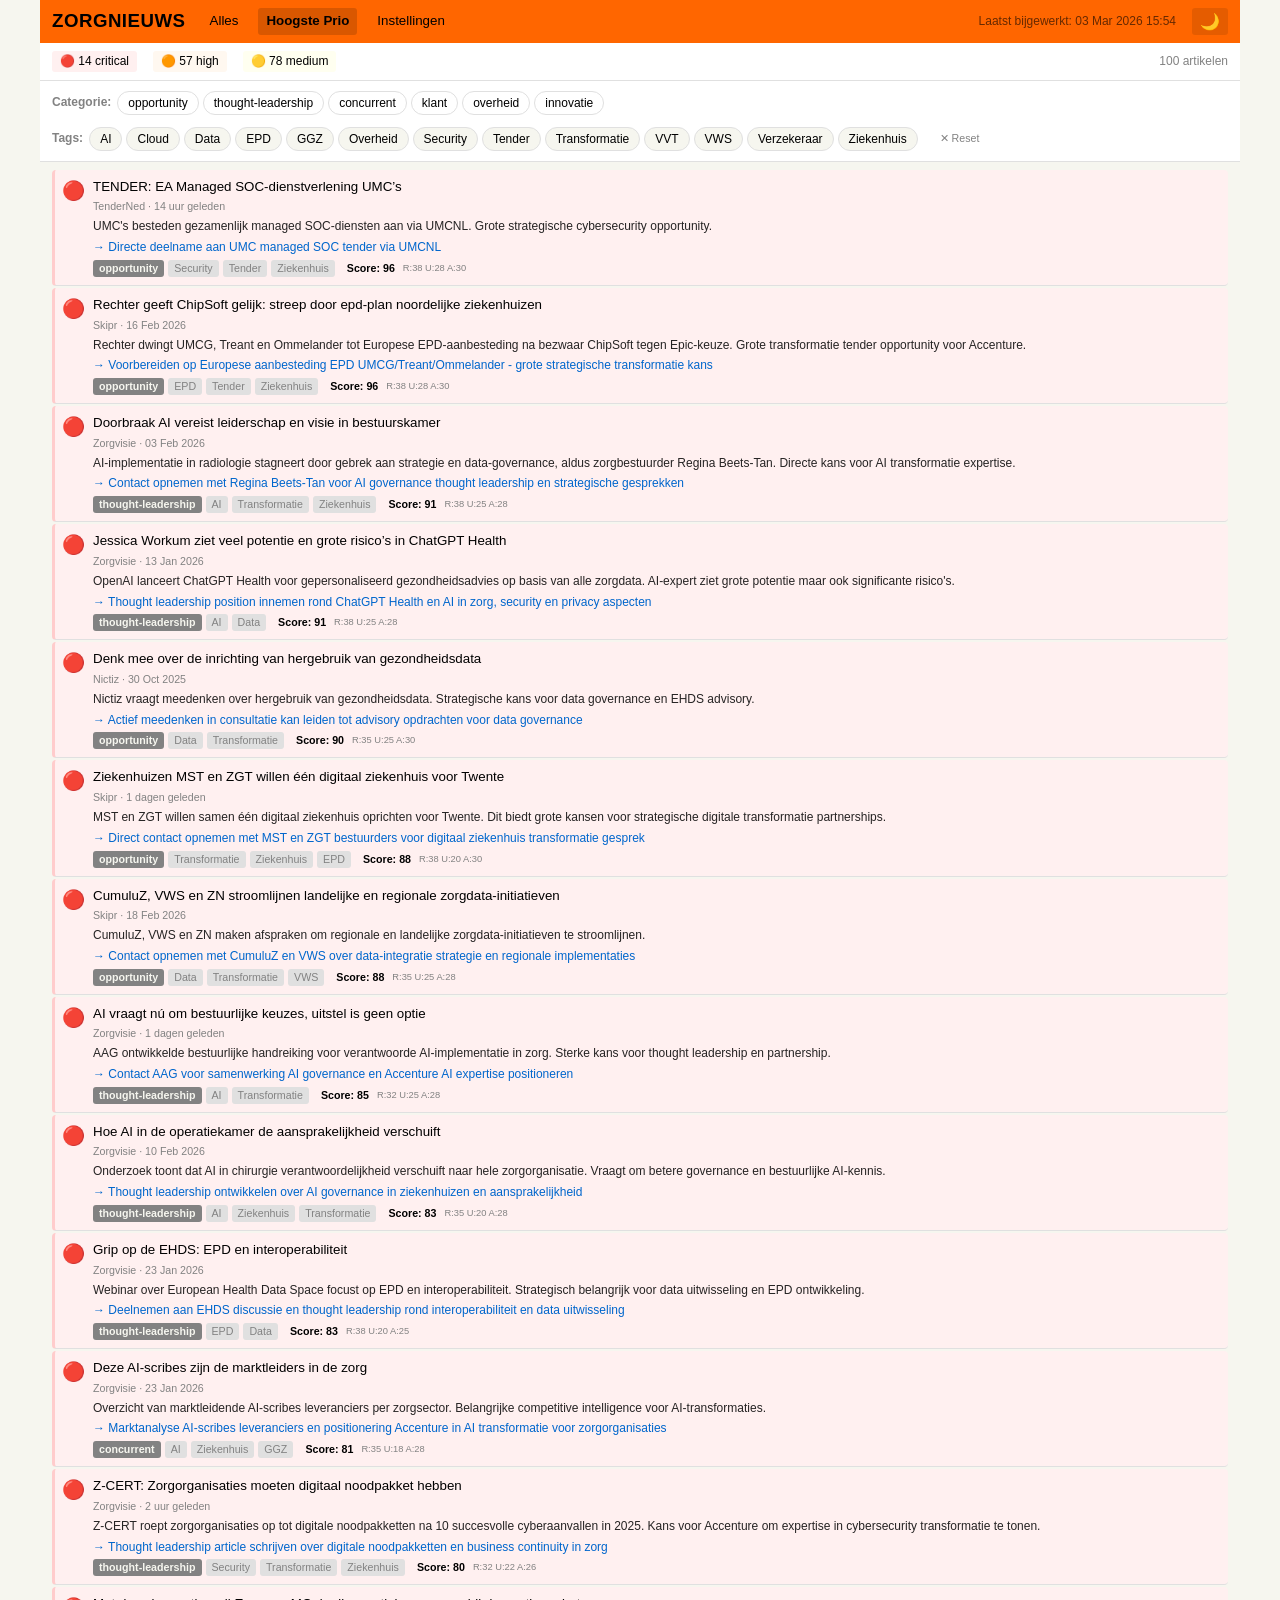
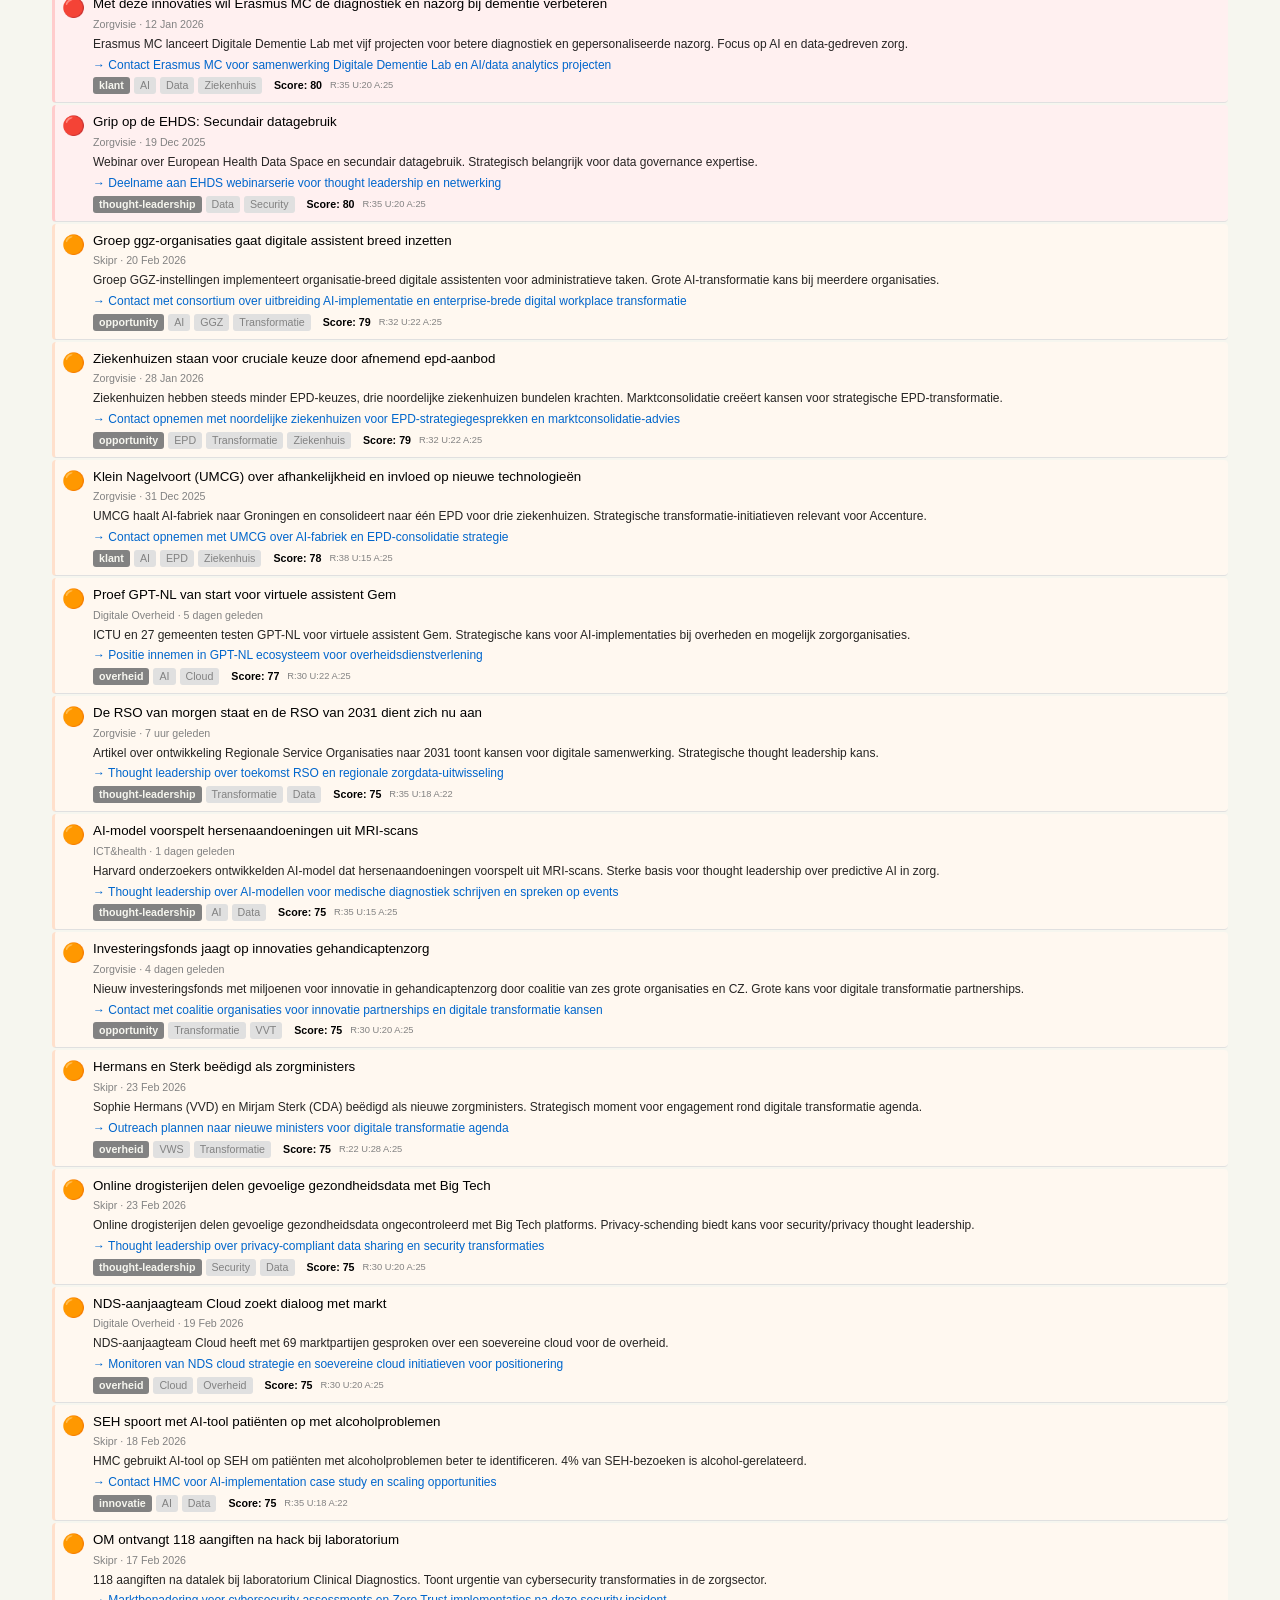
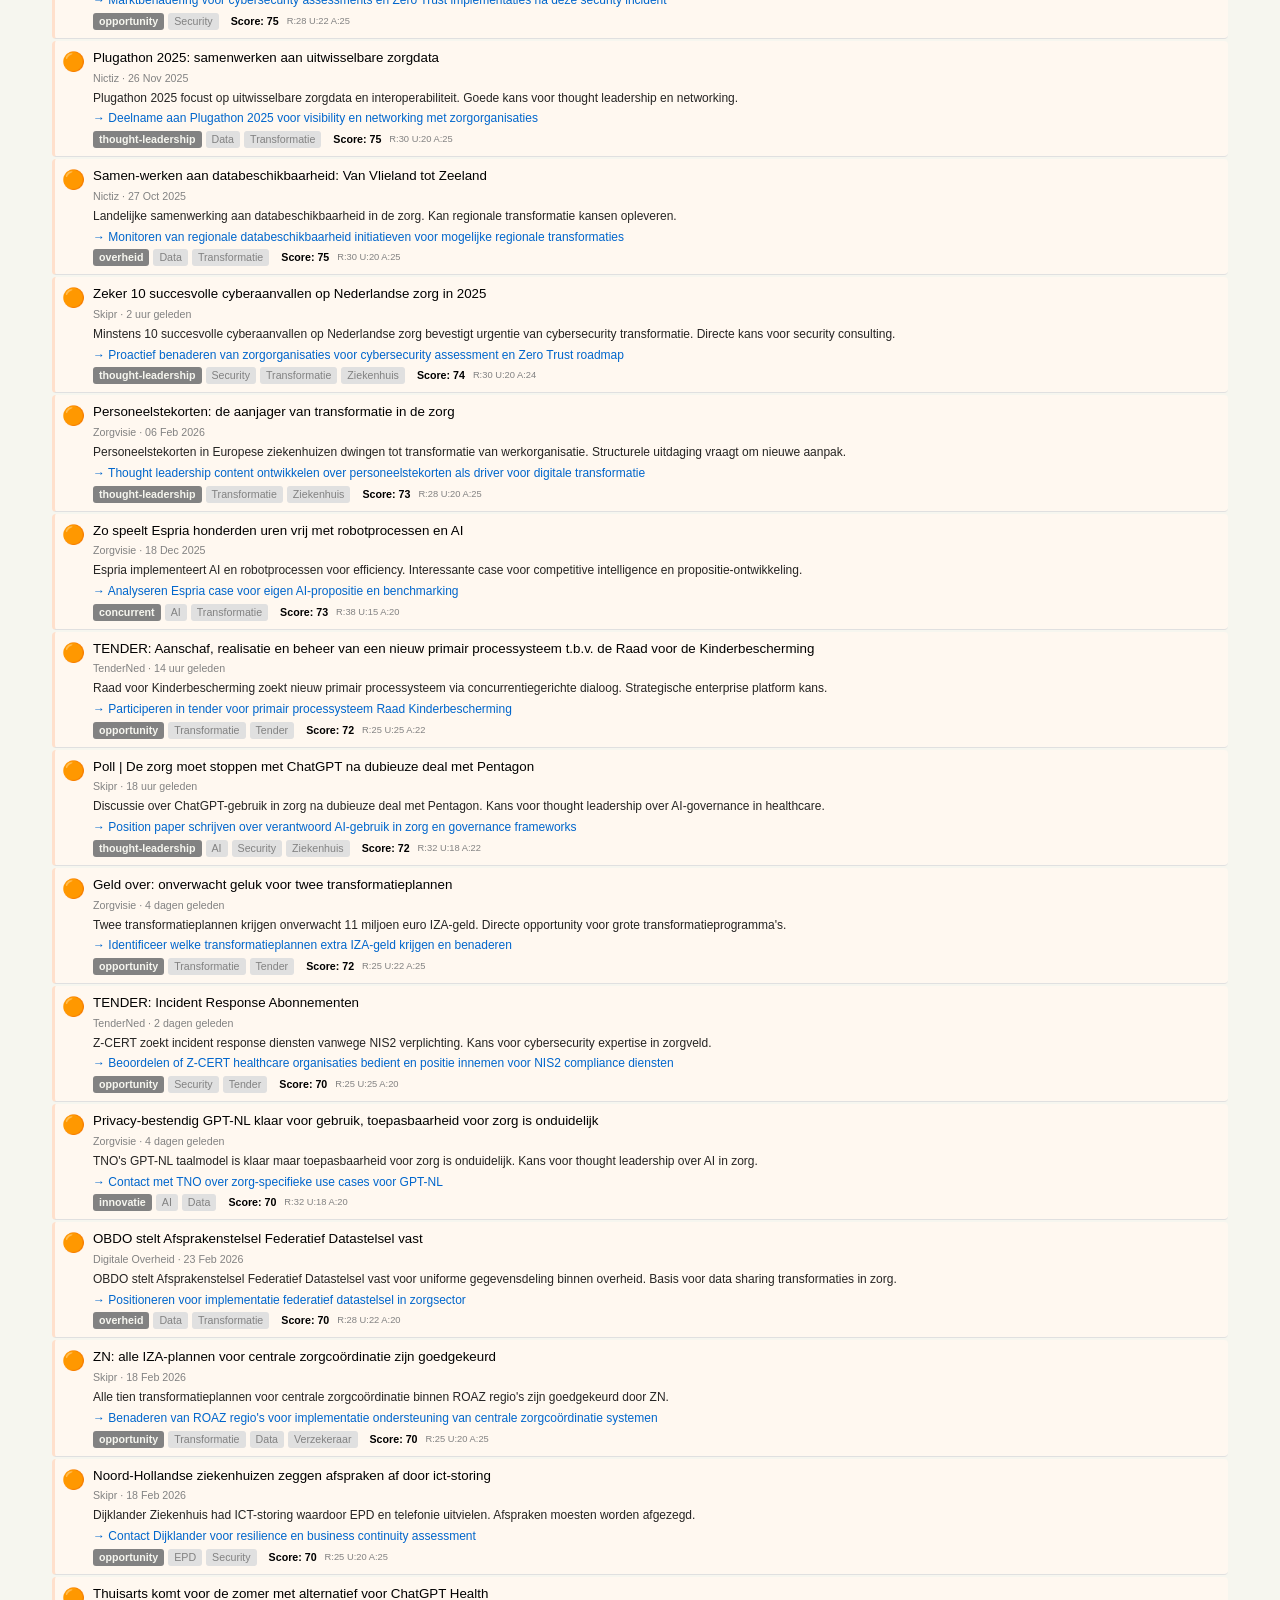
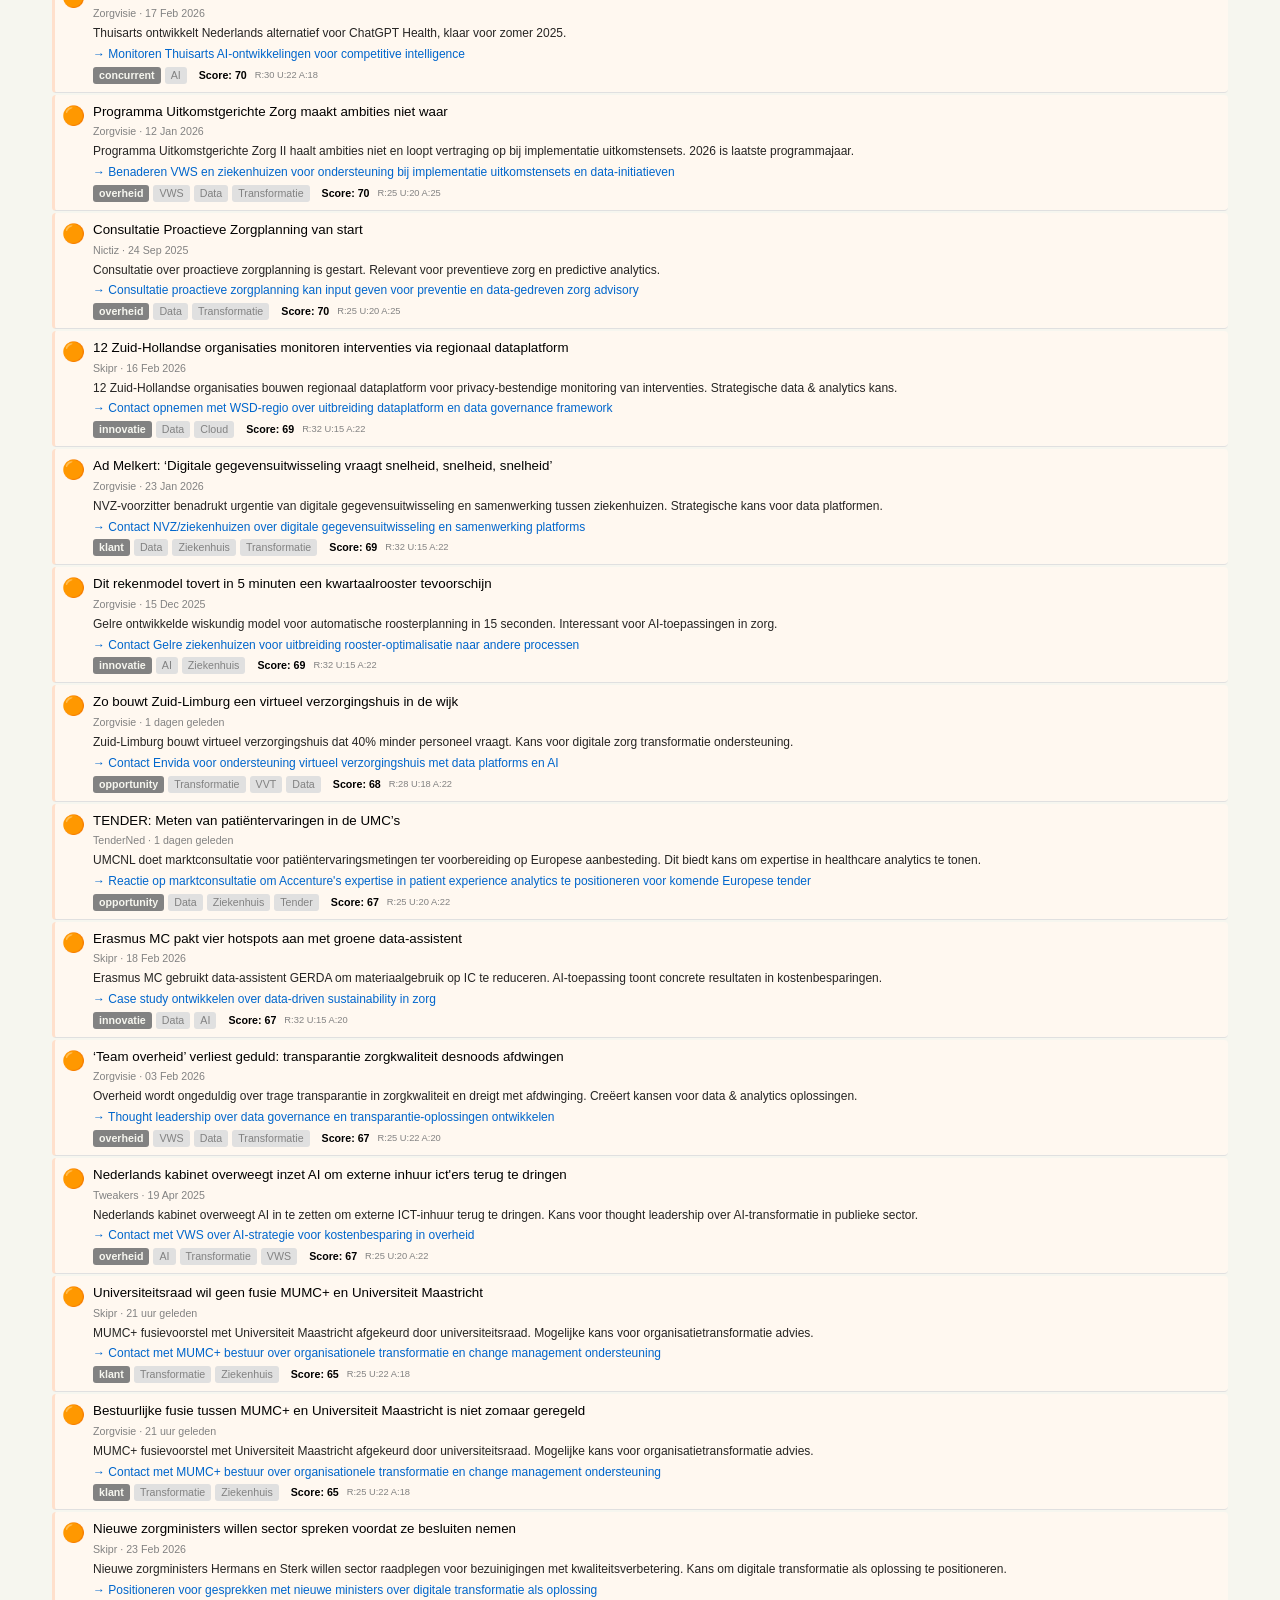
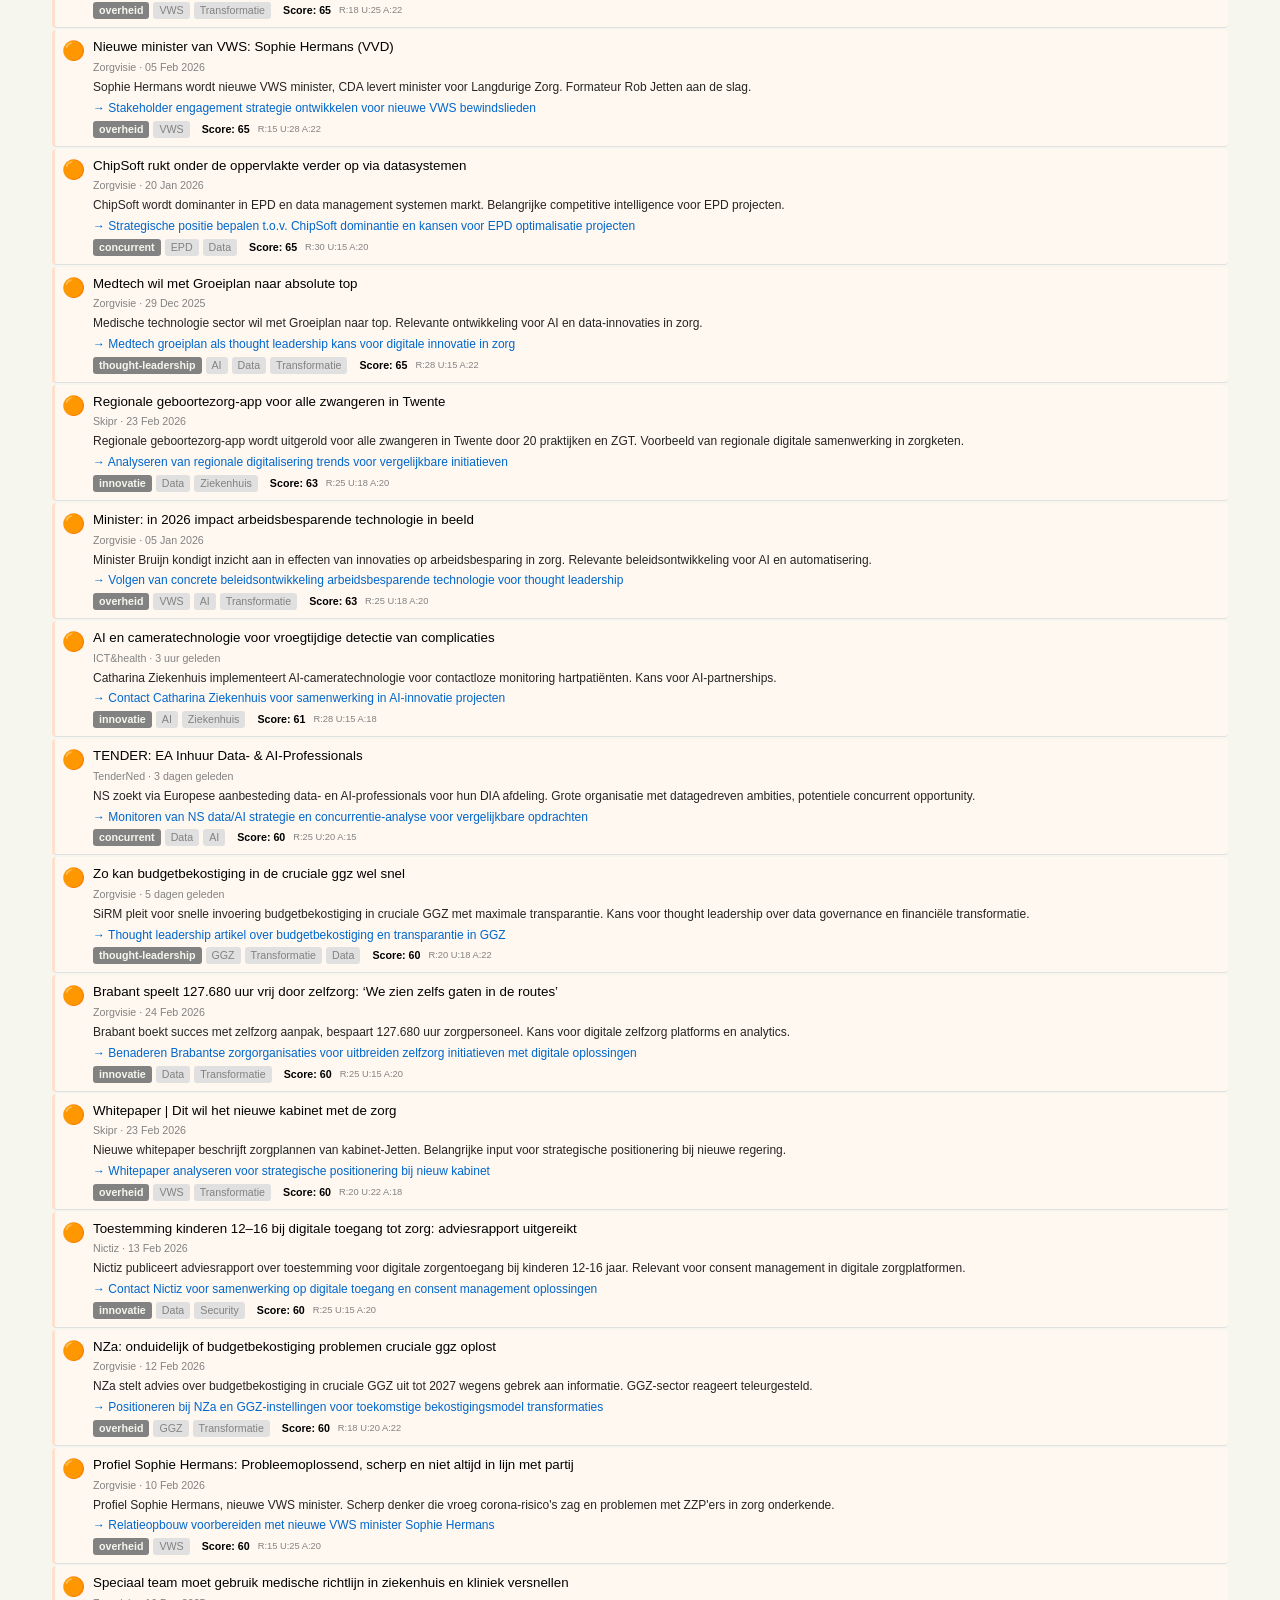
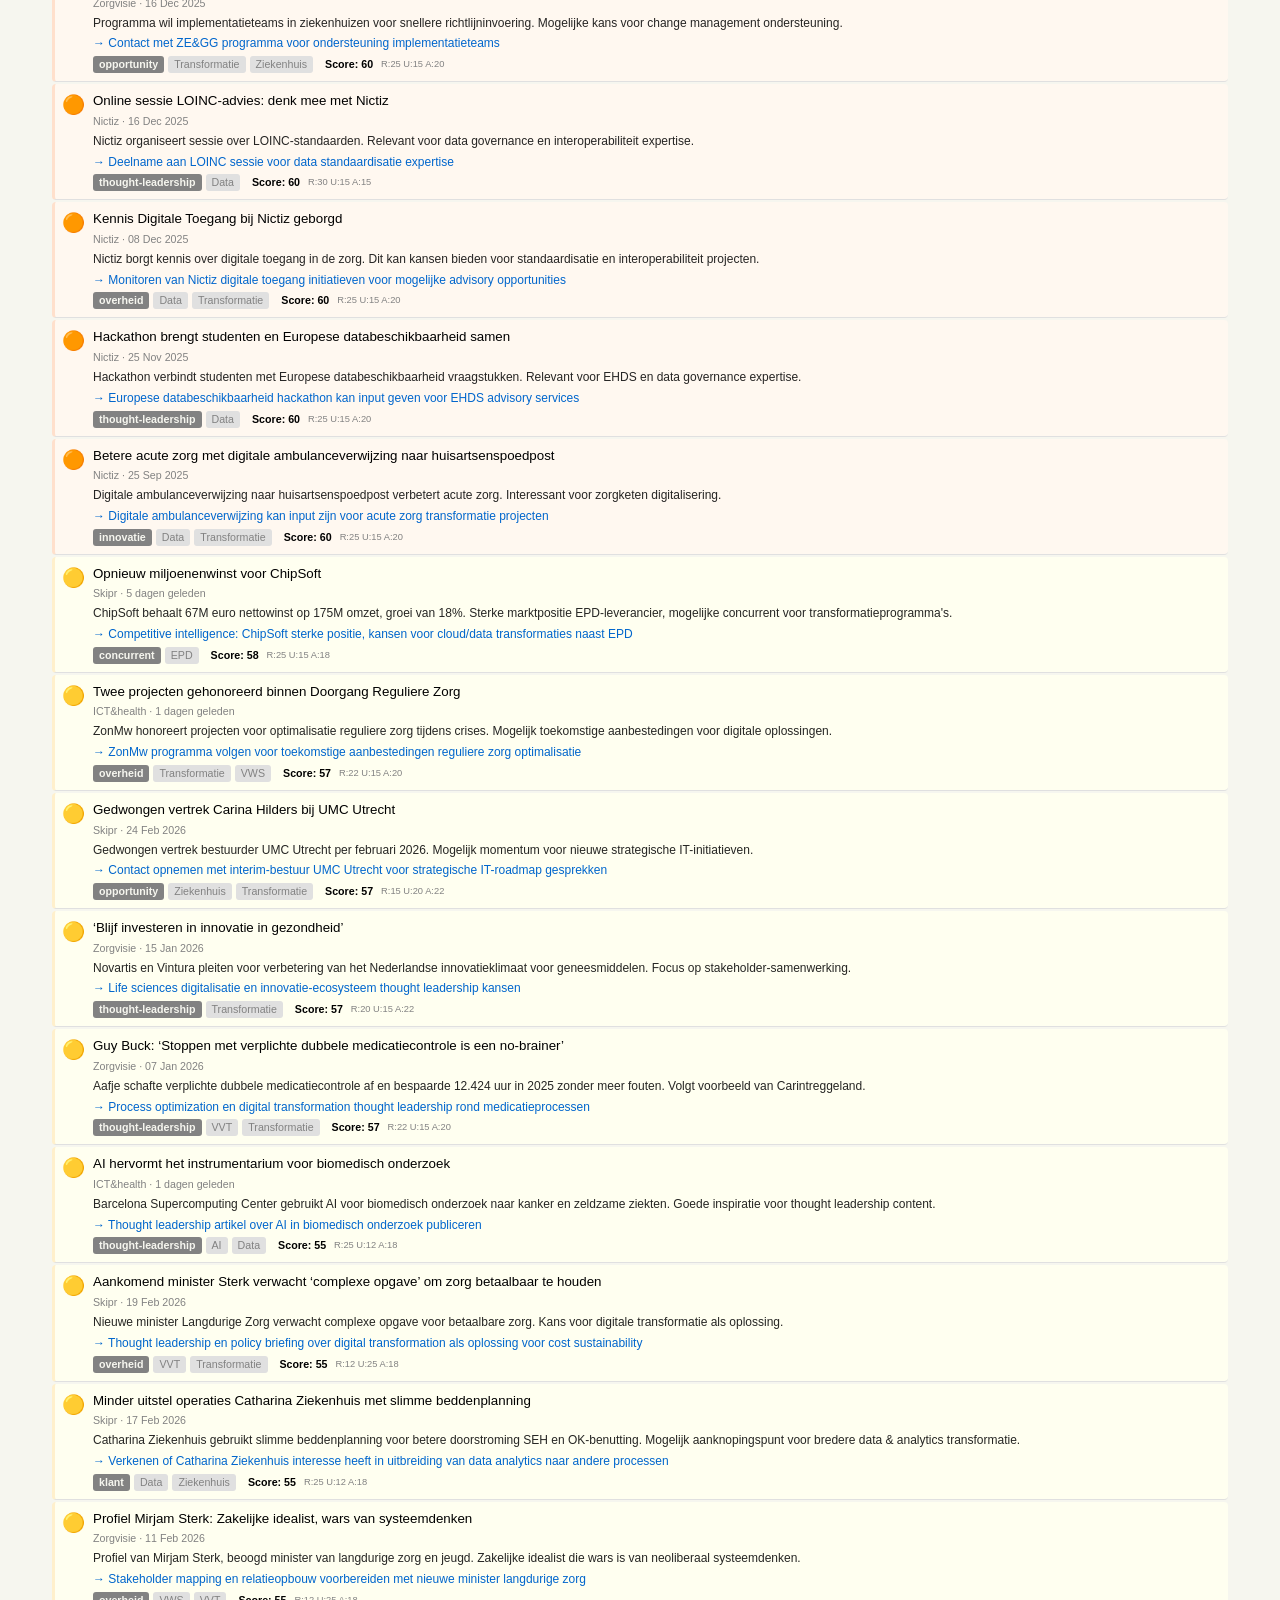
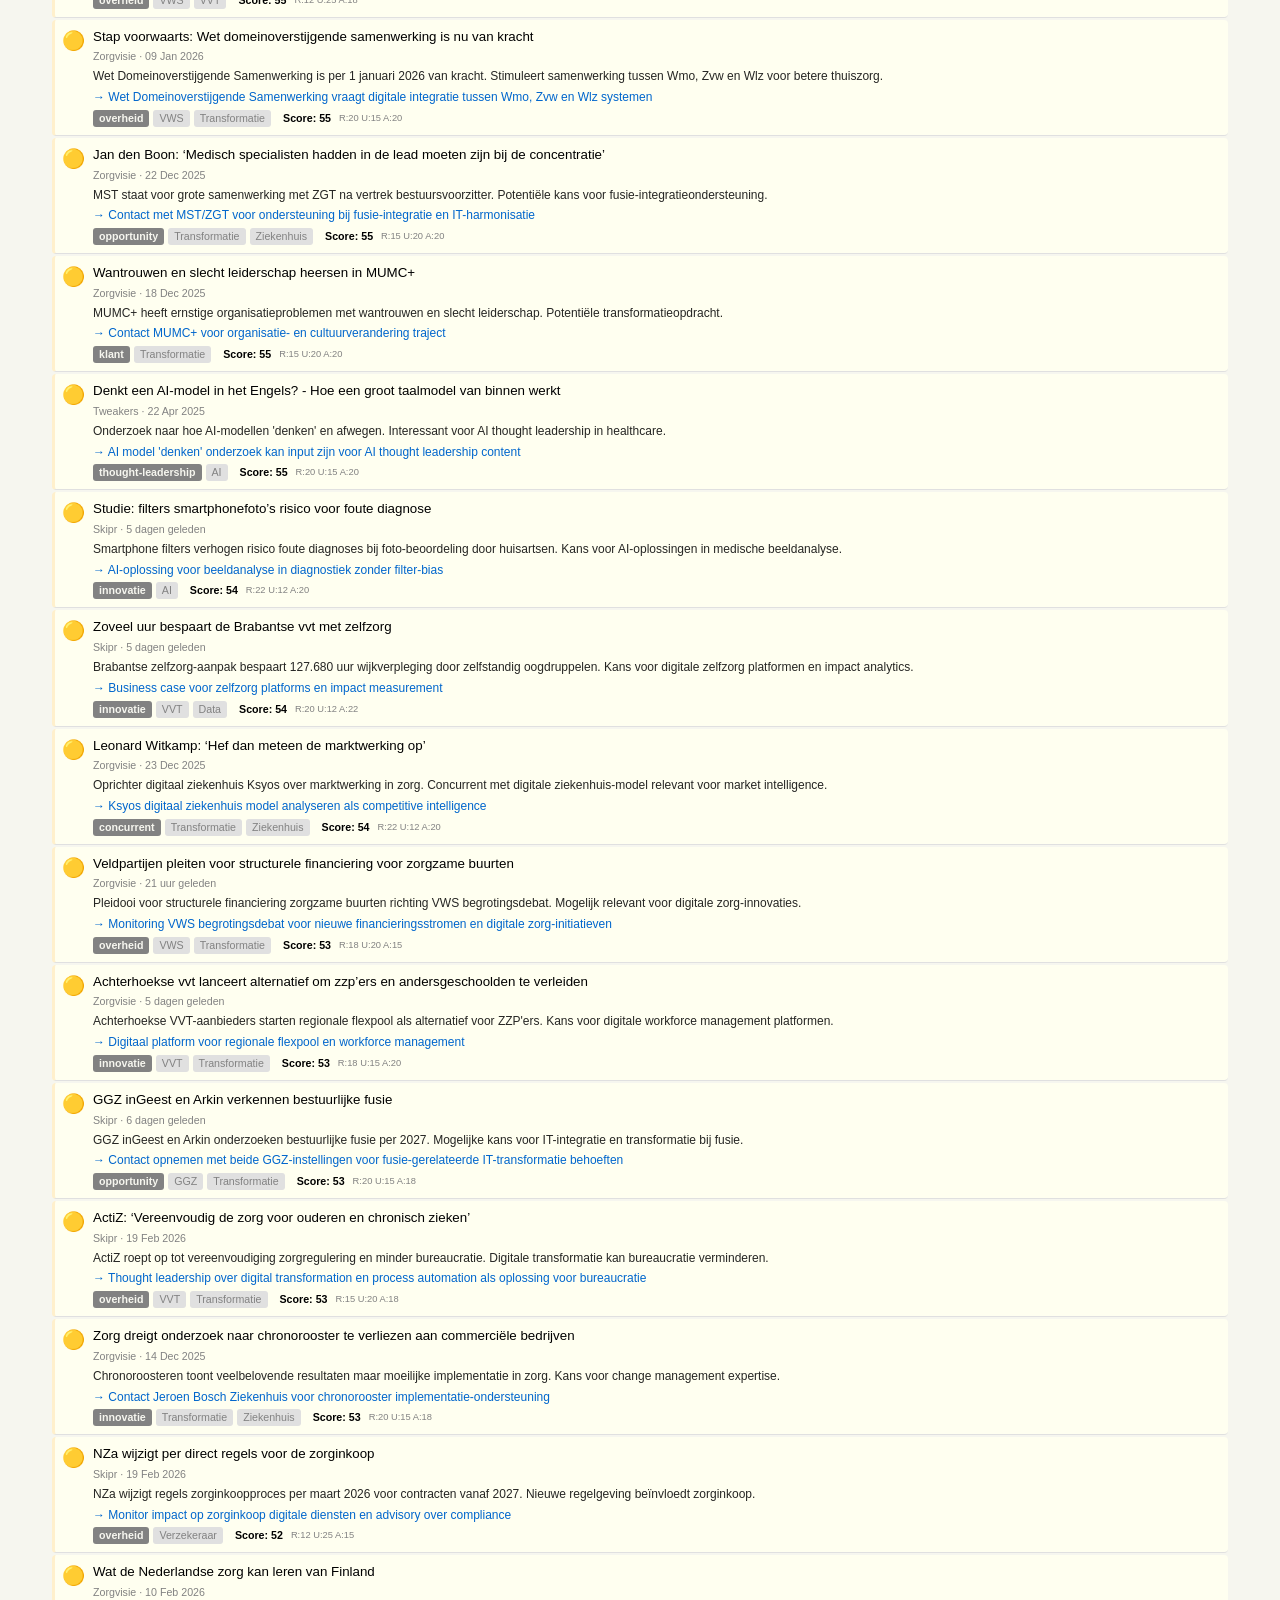
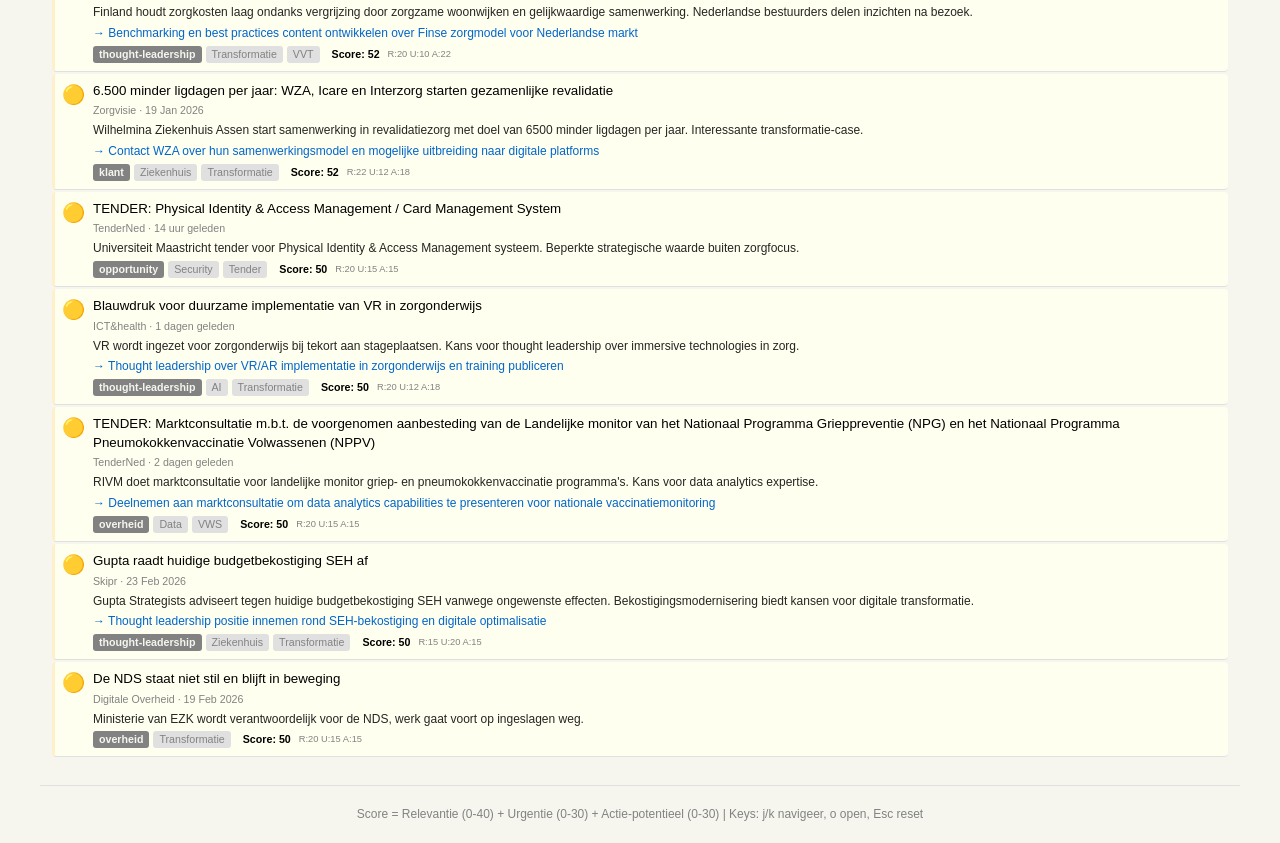
==== docs/prio.html @ fc00fe41 "Initial commit: Zorgnieuws v1.0 Features: - RSS collectors (8 feeds) + TenderNed API - Claude AI sco" ====
<!DOCTYPE html>
<html lang="nl">
<head>
    <meta charset="UTF-8">
    <meta name="viewport" content="width=device-width, initial-scale=1.0">
    <title>Hoogste Prio - Zorgnieuws</title>
    <link rel="stylesheet" href="style.css">
</head>
<body>
    <header>
        <h1>ZORGNIEUWS</h1>
        <nav>
            <a href="index.html">Alles</a>
            <a href="prio.html" class="active">Hoogste Prio</a>
            <a href="settings.html">Instellingen</a>
        </nav>
        <div class="updated">
            Laatst bijgewerkt: 03 Mar 2026 15:54
        </div>
        <button id="theme-toggle" class="theme-toggle" onclick="toggleDarkMode()" title="Toggle dark mode">🌙</button>
    </header>

    <div class="stats-bar">
        <span class="stat critical">🔴 14 critical</span>
        <span class="stat high">🟠 57 high</span>
        <span class="stat medium">🟡 78 medium</span>
        <span class="stat-count"><span id="visible-count">100 artikelen</span></span>
    </div>

    <div id="filter-bar" class="filter-bar">
        <div class="filter-group">
            <span class="filter-label">Categorie:</span>
            <div id="category-filter" class="filter-buttons"></div>
        </div>
        <div class="filter-group">
            <span class="filter-label">Tags:</span>
            <div id="tag-filter" class="filter-buttons"></div>
        </div>
        <button class="filter-btn clear-btn" onclick="clearFilters()">✕ Reset</button>
    </div>

    <main>
        <div class="articles">
            
        <article class="article critical" data-category="opportunity" data-tags="Security,Tender,Ziekenhuis">
            <div class="indicator">🔴</div>
            <div class="content">
                <a href="https://www.tenderned.nl/aankondigingen/overzicht/414123" target="_blank" class="title">TENDER: EA Managed SOC-dienstverlening UMC’s</a>
                <div class="meta">
                    TenderNed · 14 uur geleden
                </div>
                <div class="summary">UMC's besteden gezamenlijk managed SOC-diensten aan via UMCNL. Grote strategische cybersecurity opportunity.</div>
                <div class="action-hint">→ Directe deelname aan UMC managed SOC tender via UMCNL</div>
                <div class="tags">
                    <span class="category">opportunity</span> <span class="tag">Security</span> <span class="tag">Tender</span> <span class="tag">Ziekenhuis</span>
                    <span class="score">Score: 96</span> <span class="score-breakdown">R:38 U:28 A:30</span>
                </div>
            </div>
        </article>
        <article class="article critical" data-category="opportunity" data-tags="EPD,Tender,Ziekenhuis">
            <div class="indicator">🔴</div>
            <div class="content">
                <a href="https://www.skipr.nl/nieuws/rechter-geeft-chipsoft-gelijk-streep-door-epd-plan-in-noordelijke-ziekenhuizen/" target="_blank" class="title">Rechter geeft ChipSoft gelijk: streep door epd-plan noordelijke ziekenhuizen</a>
                <div class="meta">
                    Skipr · 16 Feb 2026
                </div>
                <div class="summary">Rechter dwingt UMCG, Treant en Ommelander tot Europese EPD-aanbesteding na bezwaar ChipSoft tegen Epic-keuze. Grote transformatie tender opportunity voor Accenture.</div>
                <div class="action-hint">→ Voorbereiden op Europese aanbesteding EPD UMCG/Treant/Ommelander - grote strategische transformatie kans</div>
                <div class="tags">
                    <span class="category">opportunity</span> <span class="tag">EPD</span> <span class="tag">Tender</span> <span class="tag">Ziekenhuis</span>
                    <span class="score">Score: 96</span> <span class="score-breakdown">R:38 U:28 A:30</span>
                </div>
            </div>
        </article>
        <article class="article critical" data-category="thought-leadership" data-tags="AI,Transformatie,Ziekenhuis">
            <div class="indicator">🔴</div>
            <div class="content">
                <a href="https://www.zorgvisie.nl/doorbraak-ai-vereist-leiderschap-en-visie-in-bestuurskamer/" target="_blank" class="title">Doorbraak AI vereist leiderschap en visie in bestuurskamer</a>
                <div class="meta">
                    Zorgvisie · 03 Feb 2026
                </div>
                <div class="summary">AI-implementatie in radiologie stagneert door gebrek aan strategie en data-governance, aldus zorgbestuurder Regina Beets-Tan. Directe kans voor AI transformatie expertise.</div>
                <div class="action-hint">→ Contact opnemen met Regina Beets-Tan voor AI governance thought leadership en strategische gesprekken</div>
                <div class="tags">
                    <span class="category">thought-leadership</span> <span class="tag">AI</span> <span class="tag">Transformatie</span> <span class="tag">Ziekenhuis</span>
                    <span class="score">Score: 91</span> <span class="score-breakdown">R:38 U:25 A:28</span>
                </div>
            </div>
        </article>
        <article class="article critical" data-category="thought-leadership" data-tags="AI,Data">
            <div class="indicator">🔴</div>
            <div class="content">
                <a href="https://www.zorgvisie.nl/jessica-workum-ziet-veel-potentie-en-grote-risicos-in-chatgpt-health/" target="_blank" class="title">Jessica Workum ziet veel potentie en grote risico’s in ChatGPT Health</a>
                <div class="meta">
                    Zorgvisie · 13 Jan 2026
                </div>
                <div class="summary">OpenAI lanceert ChatGPT Health voor gepersonaliseerd gezondheidsadvies op basis van alle zorgdata. AI-expert ziet grote potentie maar ook significante risico's.</div>
                <div class="action-hint">→ Thought leadership position innemen rond ChatGPT Health en AI in zorg, security en privacy aspecten</div>
                <div class="tags">
                    <span class="category">thought-leadership</span> <span class="tag">AI</span> <span class="tag">Data</span>
                    <span class="score">Score: 91</span> <span class="score-breakdown">R:38 U:25 A:28</span>
                </div>
            </div>
        </article>
        <article class="article critical" data-category="opportunity" data-tags="Data,Transformatie">
            <div class="indicator">🔴</div>
            <div class="content">
                <a href="https://nictiz.nl/nieuws/denk-mee-over-de-inrichting-van-hergebruik-van-gezondheidsdata/" target="_blank" class="title">Denk mee over de inrichting van hergebruik van gezondheidsdata</a>
                <div class="meta">
                    Nictiz · 30 Oct 2025
                </div>
                <div class="summary">Nictiz vraagt meedenken over hergebruik van gezondheidsdata. Strategische kans voor data governance en EHDS advisory.</div>
                <div class="action-hint">→ Actief meedenken in consultatie kan leiden tot advisory opdrachten voor data governance</div>
                <div class="tags">
                    <span class="category">opportunity</span> <span class="tag">Data</span> <span class="tag">Transformatie</span>
                    <span class="score">Score: 90</span> <span class="score-breakdown">R:35 U:25 A:30</span>
                </div>
            </div>
        </article>
        <article class="article critical" data-category="opportunity" data-tags="Transformatie,Ziekenhuis,EPD">
            <div class="indicator">🔴</div>
            <div class="content">
                <a href="https://www.skipr.nl/nieuws/ziekenhuizen-mst-en-zgt-willen-een-digitaal-ziekenhuis-voor-twente/" target="_blank" class="title">Ziekenhuizen MST en ZGT willen één digitaal ziekenhuis voor Twente</a>
                <div class="meta">
                    Skipr · 1 dagen geleden
                </div>
                <div class="summary">MST en ZGT willen samen één digitaal ziekenhuis oprichten voor Twente. Dit biedt grote kansen voor strategische digitale transformatie partnerships.</div>
                <div class="action-hint">→ Direct contact opnemen met MST en ZGT bestuurders voor digitaal ziekenhuis transformatie gesprek</div>
                <div class="tags">
                    <span class="category">opportunity</span> <span class="tag">Transformatie</span> <span class="tag">Ziekenhuis</span> <span class="tag">EPD</span>
                    <span class="score">Score: 88</span> <span class="score-breakdown">R:38 U:20 A:30</span>
                </div>
            </div>
        </article>
        <article class="article critical" data-category="opportunity" data-tags="Data,Transformatie,VWS">
            <div class="indicator">🔴</div>
            <div class="content">
                <a href="https://www.skipr.nl/nieuws/cumuluz-vws-en-zn-stroomlijnen-landelijke-en-regionale-zorgdata-initiatieven/" target="_blank" class="title">CumuluZ, VWS en ZN stroomlijnen landelijke en regionale zorgdata-initiatieven</a>
                <div class="meta">
                    Skipr · 18 Feb 2026
                </div>
                <div class="summary">CumuluZ, VWS en ZN maken afspraken om regionale en landelijke zorgdata-initiatieven te stroomlijnen.</div>
                <div class="action-hint">→ Contact opnemen met CumuluZ en VWS over data-integratie strategie en regionale implementaties</div>
                <div class="tags">
                    <span class="category">opportunity</span> <span class="tag">Data</span> <span class="tag">Transformatie</span> <span class="tag">VWS</span>
                    <span class="score">Score: 88</span> <span class="score-breakdown">R:35 U:25 A:28</span>
                </div>
            </div>
        </article>
        <article class="article critical" data-category="thought-leadership" data-tags="AI,Transformatie">
            <div class="indicator">🔴</div>
            <div class="content">
                <a href="https://www.zorgvisie.nl/ai-vraagt-nu-om-bestuurlijke-keuzes-uitstel-is-geen-optie/" target="_blank" class="title">AI vraagt nú om bestuurlijke keuzes, uitstel is geen optie</a>
                <div class="meta">
                    Zorgvisie · 1 dagen geleden
                </div>
                <div class="summary">AAG ontwikkelde bestuurlijke handreiking voor verantwoorde AI-implementatie in zorg. Sterke kans voor thought leadership en partnership.</div>
                <div class="action-hint">→ Contact AAG voor samenwerking AI governance en Accenture AI expertise positioneren</div>
                <div class="tags">
                    <span class="category">thought-leadership</span> <span class="tag">AI</span> <span class="tag">Transformatie</span>
                    <span class="score">Score: 85</span> <span class="score-breakdown">R:32 U:25 A:28</span>
                </div>
            </div>
        </article>
        <article class="article critical" data-category="thought-leadership" data-tags="AI,Ziekenhuis,Transformatie">
            <div class="indicator">🔴</div>
            <div class="content">
                <a href="https://www.zorgvisie.nl/hoe-ai-in-de-operatiekamer-de-aansprakelijkheid-verschuift/" target="_blank" class="title">Hoe AI in de operatiekamer de aansprakelijkheid verschuift</a>
                <div class="meta">
                    Zorgvisie · 10 Feb 2026
                </div>
                <div class="summary">Onderzoek toont dat AI in chirurgie verantwoordelijkheid verschuift naar hele zorgorganisatie. Vraagt om betere governance en bestuurlijke AI-kennis.</div>
                <div class="action-hint">→ Thought leadership ontwikkelen over AI governance in ziekenhuizen en aansprakelijkheid</div>
                <div class="tags">
                    <span class="category">thought-leadership</span> <span class="tag">AI</span> <span class="tag">Ziekenhuis</span> <span class="tag">Transformatie</span>
                    <span class="score">Score: 83</span> <span class="score-breakdown">R:35 U:20 A:28</span>
                </div>
            </div>
        </article>
        <article class="article critical" data-category="thought-leadership" data-tags="EPD,Data">
            <div class="indicator">🔴</div>
            <div class="content">
                <a href="https://www.zorgvisie.nl/grip-op-de-ehds-epd-en-interoperabiliteit/" target="_blank" class="title">Grip op de EHDS: EPD en interoperabiliteit</a>
                <div class="meta">
                    Zorgvisie · 23 Jan 2026
                </div>
                <div class="summary">Webinar over European Health Data Space focust op EPD en interoperabiliteit. Strategisch belangrijk voor data uitwisseling en EPD ontwikkeling.</div>
                <div class="action-hint">→ Deelnemen aan EHDS discussie en thought leadership rond interoperabiliteit en data uitwisseling</div>
                <div class="tags">
                    <span class="category">thought-leadership</span> <span class="tag">EPD</span> <span class="tag">Data</span>
                    <span class="score">Score: 83</span> <span class="score-breakdown">R:38 U:20 A:25</span>
                </div>
            </div>
        </article>
        <article class="article critical" data-category="concurrent" data-tags="AI,Ziekenhuis,GGZ">
            <div class="indicator">🔴</div>
            <div class="content">
                <a href="https://www.zorgvisie.nl/deze-ai-scribes-zijn-de-marktleiders-in-de-zorg/" target="_blank" class="title">Deze AI-scribes zijn de marktleiders in de zorg</a>
                <div class="meta">
                    Zorgvisie · 23 Jan 2026
                </div>
                <div class="summary">Overzicht van marktleidende AI-scribes leveranciers per zorgsector. Belangrijke competitive intelligence voor AI-transformaties.</div>
                <div class="action-hint">→ Marktanalyse AI-scribes leveranciers en positionering Accenture in AI transformatie voor zorgorganisaties</div>
                <div class="tags">
                    <span class="category">concurrent</span> <span class="tag">AI</span> <span class="tag">Ziekenhuis</span> <span class="tag">GGZ</span>
                    <span class="score">Score: 81</span> <span class="score-breakdown">R:35 U:18 A:28</span>
                </div>
            </div>
        </article>
        <article class="article critical" data-category="thought-leadership" data-tags="Security,Transformatie,Ziekenhuis">
            <div class="indicator">🔴</div>
            <div class="content">
                <a href="https://www.zorgvisie.nl/z-cert-zorgorganisaties-moeten-digitaal-noodpakket-hebben/" target="_blank" class="title">Z-CERT: Zorgorganisaties moeten digitaal noodpakket hebben</a>
                <div class="meta">
                    Zorgvisie · 2 uur geleden
                </div>
                <div class="summary">Z-CERT roept zorgorganisaties op tot digitale noodpakketten na 10 succesvolle cyberaanvallen in 2025. Kans voor Accenture om expertise in cybersecurity transformatie te tonen.</div>
                <div class="action-hint">→ Thought leadership article schrijven over digitale noodpakketten en business continuity in zorg</div>
                <div class="tags">
                    <span class="category">thought-leadership</span> <span class="tag">Security</span> <span class="tag">Transformatie</span> <span class="tag">Ziekenhuis</span>
                    <span class="score">Score: 80</span> <span class="score-breakdown">R:32 U:22 A:26</span>
                </div>
            </div>
        </article>
        <article class="article critical" data-category="klant" data-tags="AI,Data,Ziekenhuis">
            <div class="indicator">🔴</div>
            <div class="content">
                <a href="https://www.zorgvisie.nl/met-deze-innovaties-wil-erasmus-mc-de-diagnostiek-en-nazorg-bij-dementie-verbeteren/" target="_blank" class="title">Met deze innovaties wil Erasmus MC de diagnostiek en nazorg bij dementie verbeteren</a>
                <div class="meta">
                    Zorgvisie · 12 Jan 2026
                </div>
                <div class="summary">Erasmus MC lanceert Digitale Dementie Lab met vijf projecten voor betere diagnostiek en gepersonaliseerde nazorg. Focus op AI en data-gedreven zorg.</div>
                <div class="action-hint">→ Contact Erasmus MC voor samenwerking Digitale Dementie Lab en AI/data analytics projecten</div>
                <div class="tags">
                    <span class="category">klant</span> <span class="tag">AI</span> <span class="tag">Data</span> <span class="tag">Ziekenhuis</span>
                    <span class="score">Score: 80</span> <span class="score-breakdown">R:35 U:20 A:25</span>
                </div>
            </div>
        </article>
        <article class="article critical" data-category="thought-leadership" data-tags="Data,Security">
            <div class="indicator">🔴</div>
            <div class="content">
                <a href="https://www.zorgvisie.nl/grip-op-de-ehds-secundair-datagebruik/" target="_blank" class="title">Grip op de EHDS: Secundair datagebruik</a>
                <div class="meta">
                    Zorgvisie · 19 Dec 2025
                </div>
                <div class="summary">Webinar over European Health Data Space en secundair datagebruik. Strategisch belangrijk voor data governance expertise.</div>
                <div class="action-hint">→ Deelname aan EHDS webinarserie voor thought leadership en netwerking</div>
                <div class="tags">
                    <span class="category">thought-leadership</span> <span class="tag">Data</span> <span class="tag">Security</span>
                    <span class="score">Score: 80</span> <span class="score-breakdown">R:35 U:20 A:25</span>
                </div>
            </div>
        </article>
        <article class="article high" data-category="opportunity" data-tags="AI,GGZ,Transformatie">
            <div class="indicator">🟠</div>
            <div class="content">
                <a href="https://www.skipr.nl/nieuws/groep-ggz-organisaties-gaat-digitale-assistent-breed-inzetten/" target="_blank" class="title">Groep ggz-organisaties gaat digitale assistent breed inzetten</a>
                <div class="meta">
                    Skipr · 20 Feb 2026
                </div>
                <div class="summary">Groep GGZ-instellingen implementeert organisatie-breed digitale assistenten voor administratieve taken. Grote AI-transformatie kans bij meerdere organisaties.</div>
                <div class="action-hint">→ Contact met consortium over uitbreiding AI-implementatie en enterprise-brede digital workplace transformatie</div>
                <div class="tags">
                    <span class="category">opportunity</span> <span class="tag">AI</span> <span class="tag">GGZ</span> <span class="tag">Transformatie</span>
                    <span class="score">Score: 79</span> <span class="score-breakdown">R:32 U:22 A:25</span>
                </div>
            </div>
        </article>
        <article class="article high" data-category="opportunity" data-tags="EPD,Transformatie,Ziekenhuis">
            <div class="indicator">🟠</div>
            <div class="content">
                <a href="https://www.zorgvisie.nl/ziekenhuizen-staan-voor-cruciale-keuze-door-afnemend-epd-aanbod/" target="_blank" class="title">Ziekenhuizen staan voor cruciale keuze door afnemend epd-aanbod</a>
                <div class="meta">
                    Zorgvisie · 28 Jan 2026
                </div>
                <div class="summary">Ziekenhuizen hebben steeds minder EPD-keuzes, drie noordelijke ziekenhuizen bundelen krachten. Marktconsolidatie creëert kansen voor strategische EPD-transformatie.</div>
                <div class="action-hint">→ Contact opnemen met noordelijke ziekenhuizen voor EPD-strategiegesprekken en marktconsolidatie-advies</div>
                <div class="tags">
                    <span class="category">opportunity</span> <span class="tag">EPD</span> <span class="tag">Transformatie</span> <span class="tag">Ziekenhuis</span>
                    <span class="score">Score: 79</span> <span class="score-breakdown">R:32 U:22 A:25</span>
                </div>
            </div>
        </article>
        <article class="article high" data-category="klant" data-tags="AI,EPD,Ziekenhuis">
            <div class="indicator">🟠</div>
            <div class="content">
                <a href="https://www.zorgvisie.nl/klein-nagelvoort-umcg-over-afhankelijkheid-en-invloed-op-nieuwe-technologieen/" target="_blank" class="title">Klein Nagelvoort (UMCG) over afhankelijkheid en invloed op nieuwe technologieën</a>
                <div class="meta">
                    Zorgvisie · 31 Dec 2025
                </div>
                <div class="summary">UMCG haalt AI-fabriek naar Groningen en consolideert naar één EPD voor drie ziekenhuizen. Strategische transformatie-initiatieven relevant voor Accenture.</div>
                <div class="action-hint">→ Contact opnemen met UMCG over AI-fabriek en EPD-consolidatie strategie</div>
                <div class="tags">
                    <span class="category">klant</span> <span class="tag">AI</span> <span class="tag">EPD</span> <span class="tag">Ziekenhuis</span>
                    <span class="score">Score: 78</span> <span class="score-breakdown">R:38 U:15 A:25</span>
                </div>
            </div>
        </article>
        <article class="article high" data-category="overheid" data-tags="AI,Cloud">
            <div class="indicator">🟠</div>
            <div class="content">
                <a href="https://www.digitaleoverheid.nl/nieuws/proef-gpt-nl-van-start-voor-virtuele-assistent-gem/" target="_blank" class="title">Proef GPT-NL van start voor virtuele assistent Gem</a>
                <div class="meta">
                    Digitale Overheid · 5 dagen geleden
                </div>
                <div class="summary">ICTU en 27 gemeenten testen GPT-NL voor virtuele assistent Gem. Strategische kans voor AI-implementaties bij overheden en mogelijk zorgorganisaties.</div>
                <div class="action-hint">→ Positie innemen in GPT-NL ecosysteem voor overheidsdienstverlening</div>
                <div class="tags">
                    <span class="category">overheid</span> <span class="tag">AI</span> <span class="tag">Cloud</span>
                    <span class="score">Score: 77</span> <span class="score-breakdown">R:30 U:22 A:25</span>
                </div>
            </div>
        </article>
        <article class="article high" data-category="thought-leadership" data-tags="Transformatie,Data">
            <div class="indicator">🟠</div>
            <div class="content">
                <a href="https://www.zorgvisie.nl/de-rso-van-morgen-staat-en-de-rso-van-2031-dient-zich-nu-aan/" target="_blank" class="title">De RSO van morgen staat en de RSO van 2031 dient zich nu aan</a>
                <div class="meta">
                    Zorgvisie · 7 uur geleden
                </div>
                <div class="summary">Artikel over ontwikkeling Regionale Service Organisaties naar 2031 toont kansen voor digitale samenwerking. Strategische thought leadership kans.</div>
                <div class="action-hint">→ Thought leadership over toekomst RSO en regionale zorgdata-uitwisseling</div>
                <div class="tags">
                    <span class="category">thought-leadership</span> <span class="tag">Transformatie</span> <span class="tag">Data</span>
                    <span class="score">Score: 75</span> <span class="score-breakdown">R:35 U:18 A:22</span>
                </div>
            </div>
        </article>
        <article class="article high" data-category="thought-leadership" data-tags="AI,Data">
            <div class="indicator">🟠</div>
            <div class="content">
                <a href="https://www.icthealth.nl/nieuws/ai-model-voorspelt-hersenaandoeningen-uit-mri-scans" target="_blank" class="title">AI-model voorspelt hersenaandoeningen uit MRI-scans</a>
                <div class="meta">
                    ICT&health · 1 dagen geleden
                </div>
                <div class="summary">Harvard onderzoekers ontwikkelden AI-model dat hersenaandoeningen voorspelt uit MRI-scans. Sterke basis voor thought leadership over predictive AI in zorg.</div>
                <div class="action-hint">→ Thought leadership over AI-modellen voor medische diagnostiek schrijven en spreken op events</div>
                <div class="tags">
                    <span class="category">thought-leadership</span> <span class="tag">AI</span> <span class="tag">Data</span>
                    <span class="score">Score: 75</span> <span class="score-breakdown">R:35 U:15 A:25</span>
                </div>
            </div>
        </article>
        <article class="article high" data-category="opportunity" data-tags="Transformatie,VVT">
            <div class="indicator">🟠</div>
            <div class="content">
                <a href="https://www.zorgvisie.nl/investeringsfonds-jaagt-op-innovaties-gehandicaptenzorg/" target="_blank" class="title">Investeringsfonds jaagt op innovaties gehandicaptenzorg</a>
                <div class="meta">
                    Zorgvisie · 4 dagen geleden
                </div>
                <div class="summary">Nieuw investeringsfonds met miljoenen voor innovatie in gehandicaptenzorg door coalitie van zes grote organisaties en CZ. Grote kans voor digitale transformatie partnerships.</div>
                <div class="action-hint">→ Contact met coalitie organisaties voor innovatie partnerships en digitale transformatie kansen</div>
                <div class="tags">
                    <span class="category">opportunity</span> <span class="tag">Transformatie</span> <span class="tag">VVT</span>
                    <span class="score">Score: 75</span> <span class="score-breakdown">R:30 U:20 A:25</span>
                </div>
            </div>
        </article>
        <article class="article high" data-category="overheid" data-tags="VWS,Transformatie">
            <div class="indicator">🟠</div>
            <div class="content">
                <a href="https://www.skipr.nl/nieuws/hermans-en-sterk-beedigd-als-zorgministers/" target="_blank" class="title">Hermans en Sterk beëdigd als zorgministers</a>
                <div class="meta">
                    Skipr · 23 Feb 2026
                </div>
                <div class="summary">Sophie Hermans (VVD) en Mirjam Sterk (CDA) beëdigd als nieuwe zorgministers. Strategisch moment voor engagement rond digitale transformatie agenda.</div>
                <div class="action-hint">→ Outreach plannen naar nieuwe ministers voor digitale transformatie agenda</div>
                <div class="tags">
                    <span class="category">overheid</span> <span class="tag">VWS</span> <span class="tag">Transformatie</span>
                    <span class="score">Score: 75</span> <span class="score-breakdown">R:22 U:28 A:25</span>
                </div>
            </div>
        </article>
        <article class="article high" data-category="thought-leadership" data-tags="Security,Data">
            <div class="indicator">🟠</div>
            <div class="content">
                <a href="https://www.skipr.nl/nieuws/online-drogisterijen-delen-gevoelige-gezondheidsdata-met-big-tech/" target="_blank" class="title">Online drogisterijen delen gevoelige gezondheidsdata met Big Tech</a>
                <div class="meta">
                    Skipr · 23 Feb 2026
                </div>
                <div class="summary">Online drogisterijen delen gevoelige gezondheidsdata ongecontroleerd met Big Tech platforms. Privacy-schending biedt kans voor security/privacy thought leadership.</div>
                <div class="action-hint">→ Thought leadership over privacy-compliant data sharing en security transformaties</div>
                <div class="tags">
                    <span class="category">thought-leadership</span> <span class="tag">Security</span> <span class="tag">Data</span>
                    <span class="score">Score: 75</span> <span class="score-breakdown">R:30 U:20 A:25</span>
                </div>
            </div>
        </article>
        <article class="article high" data-category="overheid" data-tags="Cloud,Overheid">
            <div class="indicator">🟠</div>
            <div class="content">
                <a href="https://www.digitaleoverheid.nl/nieuws-nds/nds-aanjaagteam-cloud-zoekt-dialoog-met-markt/" target="_blank" class="title">NDS-aanjaagteam Cloud zoekt dialoog met markt</a>
                <div class="meta">
                    Digitale Overheid · 19 Feb 2026
                </div>
                <div class="summary">NDS-aanjaagteam Cloud heeft met 69 marktpartijen gesproken over een soevereine cloud voor de overheid.</div>
                <div class="action-hint">→ Monitoren van NDS cloud strategie en soevereine cloud initiatieven voor positionering</div>
                <div class="tags">
                    <span class="category">overheid</span> <span class="tag">Cloud</span> <span class="tag">Overheid</span>
                    <span class="score">Score: 75</span> <span class="score-breakdown">R:30 U:20 A:25</span>
                </div>
            </div>
        </article>
        <article class="article high" data-category="innovatie" data-tags="AI,Data">
            <div class="indicator">🟠</div>
            <div class="content">
                <a href="https://www.skipr.nl/nieuws/seh-spoort-met-ai-tool-patienten-op-met-alcoholproblemen/" target="_blank" class="title">SEH spoort met AI-tool patiënten op met alcoholproblemen</a>
                <div class="meta">
                    Skipr · 18 Feb 2026
                </div>
                <div class="summary">HMC gebruikt AI-tool op SEH om patiënten met alcoholproblemen beter te identificeren. 4% van SEH-bezoeken is alcohol-gerelateerd.</div>
                <div class="action-hint">→ Contact HMC voor AI-implementation case study en scaling opportunities</div>
                <div class="tags">
                    <span class="category">innovatie</span> <span class="tag">AI</span> <span class="tag">Data</span>
                    <span class="score">Score: 75</span> <span class="score-breakdown">R:35 U:18 A:22</span>
                </div>
            </div>
        </article>
        <article class="article high" data-category="opportunity" data-tags="Security">
            <div class="indicator">🟠</div>
            <div class="content">
                <a href="https://www.skipr.nl/nieuws/om-ontvangt-118-aangiften-na-hack-bij-laboratorium/" target="_blank" class="title">OM ontvangt 118 aangiften na hack bij laboratorium</a>
                <div class="meta">
                    Skipr · 17 Feb 2026
                </div>
                <div class="summary">118 aangiften na datalek bij laboratorium Clinical Diagnostics. Toont urgentie van cybersecurity transformaties in de zorgsector.</div>
                <div class="action-hint">→ Marktbenadering voor cybersecurity assessments en Zero Trust implementaties na deze security incident</div>
                <div class="tags">
                    <span class="category">opportunity</span> <span class="tag">Security</span>
                    <span class="score">Score: 75</span> <span class="score-breakdown">R:28 U:22 A:25</span>
                </div>
            </div>
        </article>
        <article class="article high" data-category="thought-leadership" data-tags="Data,Transformatie">
            <div class="indicator">🟠</div>
            <div class="content">
                <a href="https://nictiz.nl/nieuws/plugathon-2025-samenwerken-uitwisselbare-zorgdata/" target="_blank" class="title">Plugathon 2025: samenwerken aan uitwisselbare zorgdata</a>
                <div class="meta">
                    Nictiz · 26 Nov 2025
                </div>
                <div class="summary">Plugathon 2025 focust op uitwisselbare zorgdata en interoperabiliteit. Goede kans voor thought leadership en networking.</div>
                <div class="action-hint">→ Deelname aan Plugathon 2025 voor visibility en networking met zorgorganisaties</div>
                <div class="tags">
                    <span class="category">thought-leadership</span> <span class="tag">Data</span> <span class="tag">Transformatie</span>
                    <span class="score">Score: 75</span> <span class="score-breakdown">R:30 U:20 A:25</span>
                </div>
            </div>
        </article>
        <article class="article high" data-category="overheid" data-tags="Data,Transformatie">
            <div class="indicator">🟠</div>
            <div class="content">
                <a href="https://nictiz.nl/nieuws/samen-werken-databeschikbaarheid-vlieland-zeeland/" target="_blank" class="title">Samen-werken aan databeschikbaarheid: Van Vlieland tot Zeeland</a>
                <div class="meta">
                    Nictiz · 27 Oct 2025
                </div>
                <div class="summary">Landelijke samenwerking aan databeschikbaarheid in de zorg. Kan regionale transformatie kansen opleveren.</div>
                <div class="action-hint">→ Monitoren van regionale databeschikbaarheid initiatieven voor mogelijke regionale transformaties</div>
                <div class="tags">
                    <span class="category">overheid</span> <span class="tag">Data</span> <span class="tag">Transformatie</span>
                    <span class="score">Score: 75</span> <span class="score-breakdown">R:30 U:20 A:25</span>
                </div>
            </div>
        </article>
        <article class="article high" data-category="thought-leadership" data-tags="Security,Transformatie,Ziekenhuis">
            <div class="indicator">🟠</div>
            <div class="content">
                <a href="https://www.skipr.nl/nieuws/zeker-10-succesvolle-cyberaanvallen-op-nederlandse-zorg-in-2025/" target="_blank" class="title">Zeker 10 succesvolle cyberaanvallen op Nederlandse zorg in 2025</a>
                <div class="meta">
                    Skipr · 2 uur geleden
                </div>
                <div class="summary">Minstens 10 succesvolle cyberaanvallen op Nederlandse zorg bevestigt urgentie van cybersecurity transformatie. Directe kans voor security consulting.</div>
                <div class="action-hint">→ Proactief benaderen van zorgorganisaties voor cybersecurity assessment en Zero Trust roadmap</div>
                <div class="tags">
                    <span class="category">thought-leadership</span> <span class="tag">Security</span> <span class="tag">Transformatie</span> <span class="tag">Ziekenhuis</span>
                    <span class="score">Score: 74</span> <span class="score-breakdown">R:30 U:20 A:24</span>
                </div>
            </div>
        </article>
        <article class="article high" data-category="thought-leadership" data-tags="Transformatie,Ziekenhuis">
            <div class="indicator">🟠</div>
            <div class="content">
                <a href="https://www.zorgvisie.nl/personeelstekorten-de-aanjager-van-transformatie-in-de-zorg/" target="_blank" class="title">Personeelstekorten: de aanjager van transformatie in de zorg</a>
                <div class="meta">
                    Zorgvisie · 06 Feb 2026
                </div>
                <div class="summary">Personeelstekorten in Europese ziekenhuizen dwingen tot transformatie van werkorganisatie. Structurele uitdaging vraagt om nieuwe aanpak.</div>
                <div class="action-hint">→ Thought leadership content ontwikkelen over personeelstekorten als driver voor digitale transformatie</div>
                <div class="tags">
                    <span class="category">thought-leadership</span> <span class="tag">Transformatie</span> <span class="tag">Ziekenhuis</span>
                    <span class="score">Score: 73</span> <span class="score-breakdown">R:28 U:20 A:25</span>
                </div>
            </div>
        </article>
        <article class="article high" data-category="concurrent" data-tags="AI,Transformatie">
            <div class="indicator">🟠</div>
            <div class="content">
                <a href="https://www.zorgvisie.nl/zo-speelt-espria-honderden-uren-vrij-met-robotprocessen-en-ai/" target="_blank" class="title">Zo speelt Espria honderden uren vrij met robotprocessen en AI</a>
                <div class="meta">
                    Zorgvisie · 18 Dec 2025
                </div>
                <div class="summary">Espria implementeert AI en robotprocessen voor efficiency. Interessante case voor competitive intelligence en propositie-ontwikkeling.</div>
                <div class="action-hint">→ Analyseren Espria case voor eigen AI-propositie en benchmarking</div>
                <div class="tags">
                    <span class="category">concurrent</span> <span class="tag">AI</span> <span class="tag">Transformatie</span>
                    <span class="score">Score: 73</span> <span class="score-breakdown">R:38 U:15 A:20</span>
                </div>
            </div>
        </article>
        <article class="article high" data-category="opportunity" data-tags="Transformatie,Tender">
            <div class="indicator">🟠</div>
            <div class="content">
                <a href="https://www.tenderned.nl/aankondigingen/overzicht/414132" target="_blank" class="title">TENDER: Aanschaf, realisatie en beheer van een nieuw primair processysteem t.b.v. de Raad voor de Kinderbescherming</a>
                <div class="meta">
                    TenderNed · 14 uur geleden
                </div>
                <div class="summary">Raad voor Kinderbescherming zoekt nieuw primair processysteem via concurrentiegerichte dialoog. Strategische enterprise platform kans.</div>
                <div class="action-hint">→ Participeren in tender voor primair processysteem Raad Kinderbescherming</div>
                <div class="tags">
                    <span class="category">opportunity</span> <span class="tag">Transformatie</span> <span class="tag">Tender</span>
                    <span class="score">Score: 72</span> <span class="score-breakdown">R:25 U:25 A:22</span>
                </div>
            </div>
        </article>
        <article class="article high" data-category="thought-leadership" data-tags="AI,Security,Ziekenhuis">
            <div class="indicator">🟠</div>
            <div class="content">
                <a href="https://www.skipr.nl/nieuws/poll-zorg-moet-stoppen-met-chatgpt-na-dubieuze-deal-met-pentagon/" target="_blank" class="title">Poll | De zorg moet stoppen met ChatGPT na dubieuze deal met Pentagon</a>
                <div class="meta">
                    Skipr · 18 uur geleden
                </div>
                <div class="summary">Discussie over ChatGPT-gebruik in zorg na dubieuze deal met Pentagon. Kans voor thought leadership over AI-governance in healthcare.</div>
                <div class="action-hint">→ Position paper schrijven over verantwoord AI-gebruik in zorg en governance frameworks</div>
                <div class="tags">
                    <span class="category">thought-leadership</span> <span class="tag">AI</span> <span class="tag">Security</span> <span class="tag">Ziekenhuis</span>
                    <span class="score">Score: 72</span> <span class="score-breakdown">R:32 U:18 A:22</span>
                </div>
            </div>
        </article>
        <article class="article high" data-category="opportunity" data-tags="Transformatie,Tender">
            <div class="indicator">🟠</div>
            <div class="content">
                <a href="https://www.zorgvisie.nl/geld-over-onverwacht-geluk-voor-twee-transformatieplannen/" target="_blank" class="title">Geld over: onverwacht geluk voor twee transformatieplannen</a>
                <div class="meta">
                    Zorgvisie · 4 dagen geleden
                </div>
                <div class="summary">Twee transformatieplannen krijgen onverwacht 11 miljoen euro IZA-geld. Directe opportunity voor grote transformatieprogramma's.</div>
                <div class="action-hint">→ Identificeer welke transformatieplannen extra IZA-geld krijgen en benaderen</div>
                <div class="tags">
                    <span class="category">opportunity</span> <span class="tag">Transformatie</span> <span class="tag">Tender</span>
                    <span class="score">Score: 72</span> <span class="score-breakdown">R:25 U:22 A:25</span>
                </div>
            </div>
        </article>
        <article class="article high" data-category="opportunity" data-tags="Security,Tender">
            <div class="indicator">🟠</div>
            <div class="content">
                <a href="https://www.tenderned.nl/aankondigingen/overzicht/413939" target="_blank" class="title">TENDER: Incident Response Abonnementen</a>
                <div class="meta">
                    TenderNed · 2 dagen geleden
                </div>
                <div class="summary">Z-CERT zoekt incident response diensten vanwege NIS2 verplichting. Kans voor cybersecurity expertise in zorgveld.</div>
                <div class="action-hint">→ Beoordelen of Z-CERT healthcare organisaties bedient en positie innemen voor NIS2 compliance diensten</div>
                <div class="tags">
                    <span class="category">opportunity</span> <span class="tag">Security</span> <span class="tag">Tender</span>
                    <span class="score">Score: 70</span> <span class="score-breakdown">R:25 U:25 A:20</span>
                </div>
            </div>
        </article>
        <article class="article high" data-category="innovatie" data-tags="AI,Data">
            <div class="indicator">🟠</div>
            <div class="content">
                <a href="https://www.zorgvisie.nl/privacy-bestendig-gpt-nl-klaar-voor-gebruik-toepasbaarheid-voor-zorg-is-onduidelijk/" target="_blank" class="title">Privacy-bestendig GPT-NL klaar voor gebruik, toepasbaarheid voor zorg is onduidelijk</a>
                <div class="meta">
                    Zorgvisie · 4 dagen geleden
                </div>
                <div class="summary">TNO's GPT-NL taalmodel is klaar maar toepasbaarheid voor zorg is onduidelijk. Kans voor thought leadership over AI in zorg.</div>
                <div class="action-hint">→ Contact met TNO over zorg-specifieke use cases voor GPT-NL</div>
                <div class="tags">
                    <span class="category">innovatie</span> <span class="tag">AI</span> <span class="tag">Data</span>
                    <span class="score">Score: 70</span> <span class="score-breakdown">R:32 U:18 A:20</span>
                </div>
            </div>
        </article>
        <article class="article high" data-category="overheid" data-tags="Data,Transformatie">
            <div class="indicator">🟠</div>
            <div class="content">
                <a href="https://www.digitaleoverheid.nl/nieuws/obdo-stelt-afsprakenstelsel-federatief-datastelsel-vast/" target="_blank" class="title">OBDO stelt Afsprakenstelsel Federatief Datastelsel vast</a>
                <div class="meta">
                    Digitale Overheid · 23 Feb 2026
                </div>
                <div class="summary">OBDO stelt Afsprakenstelsel Federatief Datastelsel vast voor uniforme gegevensdeling binnen overheid. Basis voor data sharing transformaties in zorg.</div>
                <div class="action-hint">→ Positioneren voor implementatie federatief datastelsel in zorgsector</div>
                <div class="tags">
                    <span class="category">overheid</span> <span class="tag">Data</span> <span class="tag">Transformatie</span>
                    <span class="score">Score: 70</span> <span class="score-breakdown">R:28 U:22 A:20</span>
                </div>
            </div>
        </article>
        <article class="article high" data-category="opportunity" data-tags="Transformatie,Data,Verzekeraar">
            <div class="indicator">🟠</div>
            <div class="content">
                <a href="https://www.skipr.nl/nieuws/zn-keurt-alle-transformatieplannen-goed-voor-zorgcoordinatie/" target="_blank" class="title">ZN: alle IZA-plannen voor centrale zorgcoördinatie zijn goedgekeurd</a>
                <div class="meta">
                    Skipr · 18 Feb 2026
                </div>
                <div class="summary">Alle tien transformatieplannen voor centrale zorgcoördinatie binnen ROAZ regio's zijn goedgekeurd door ZN.</div>
                <div class="action-hint">→ Benaderen van ROAZ regio's voor implementatie ondersteuning van centrale zorgcoördinatie systemen</div>
                <div class="tags">
                    <span class="category">opportunity</span> <span class="tag">Transformatie</span> <span class="tag">Data</span> <span class="tag">Verzekeraar</span>
                    <span class="score">Score: 70</span> <span class="score-breakdown">R:25 U:20 A:25</span>
                </div>
            </div>
        </article>
        <article class="article high" data-category="opportunity" data-tags="EPD,Security">
            <div class="indicator">🟠</div>
            <div class="content">
                <a href="https://www.skipr.nl/nieuws/noord-hollandse-ziekenhuizen-zeggen-afspraken-af-door-ict-storing/" target="_blank" class="title">Noord-Hollandse ziekenhuizen zeggen afspraken af door ict-storing</a>
                <div class="meta">
                    Skipr · 18 Feb 2026
                </div>
                <div class="summary">Dijklander Ziekenhuis had ICT-storing waardoor EPD en telefonie uitvielen. Afspraken moesten worden afgezegd.</div>
                <div class="action-hint">→ Contact Dijklander voor resilience en business continuity assessment</div>
                <div class="tags">
                    <span class="category">opportunity</span> <span class="tag">EPD</span> <span class="tag">Security</span>
                    <span class="score">Score: 70</span> <span class="score-breakdown">R:25 U:20 A:25</span>
                </div>
            </div>
        </article>
        <article class="article high" data-category="concurrent" data-tags="AI">
            <div class="indicator">🟠</div>
            <div class="content">
                <a href="https://www.zorgvisie.nl/thuisarts-komt-voor-de-zomer-met-alternatief-voor-chatgpt-health/" target="_blank" class="title">Thuisarts komt voor de zomer met alternatief voor ChatGPT Health</a>
                <div class="meta">
                    Zorgvisie · 17 Feb 2026
                </div>
                <div class="summary">Thuisarts ontwikkelt Nederlands alternatief voor ChatGPT Health, klaar voor zomer 2025.</div>
                <div class="action-hint">→ Monitoren Thuisarts AI-ontwikkelingen voor competitive intelligence</div>
                <div class="tags">
                    <span class="category">concurrent</span> <span class="tag">AI</span>
                    <span class="score">Score: 70</span> <span class="score-breakdown">R:30 U:22 A:18</span>
                </div>
            </div>
        </article>
        <article class="article high" data-category="overheid" data-tags="VWS,Data,Transformatie">
            <div class="indicator">🟠</div>
            <div class="content">
                <a href="https://www.zorgvisie.nl/programma-uitkomstgerichte-zorg-maakt-ambities-niet-waar/" target="_blank" class="title">Programma Uitkomstgerichte Zorg maakt ambities niet waar</a>
                <div class="meta">
                    Zorgvisie · 12 Jan 2026
                </div>
                <div class="summary">Programma Uitkomstgerichte Zorg II haalt ambities niet en loopt vertraging op bij implementatie uitkomstensets. 2026 is laatste programmajaar.</div>
                <div class="action-hint">→ Benaderen VWS en ziekenhuizen voor ondersteuning bij implementatie uitkomstensets en data-initiatieven</div>
                <div class="tags">
                    <span class="category">overheid</span> <span class="tag">VWS</span> <span class="tag">Data</span> <span class="tag">Transformatie</span>
                    <span class="score">Score: 70</span> <span class="score-breakdown">R:25 U:20 A:25</span>
                </div>
            </div>
        </article>
        <article class="article high" data-category="overheid" data-tags="Data,Transformatie">
            <div class="indicator">🟠</div>
            <div class="content">
                <a href="https://nictiz.nl/nieuws/consultatie-proactieve-zorgplanning/" target="_blank" class="title">Consultatie Proactieve Zorgplanning van start</a>
                <div class="meta">
                    Nictiz · 24 Sep 2025
                </div>
                <div class="summary">Consultatie over proactieve zorgplanning is gestart. Relevant voor preventieve zorg en predictive analytics.</div>
                <div class="action-hint">→ Consultatie proactieve zorgplanning kan input geven voor preventie en data-gedreven zorg advisory</div>
                <div class="tags">
                    <span class="category">overheid</span> <span class="tag">Data</span> <span class="tag">Transformatie</span>
                    <span class="score">Score: 70</span> <span class="score-breakdown">R:25 U:20 A:25</span>
                </div>
            </div>
        </article>
        <article class="article high" data-category="innovatie" data-tags="Data,Cloud">
            <div class="indicator">🟠</div>
            <div class="content">
                <a href="https://www.skipr.nl/nieuws/12-zuid-hollandse-organisaties-monitoren-interventies-via-regionaal-dataplatform/" target="_blank" class="title">12 Zuid-Hollandse organisaties monitoren interventies via regionaal dataplatform</a>
                <div class="meta">
                    Skipr · 16 Feb 2026
                </div>
                <div class="summary">12 Zuid-Hollandse organisaties bouwen regionaal dataplatform voor privacy-bestendige monitoring van interventies. Strategische data & analytics kans.</div>
                <div class="action-hint">→ Contact opnemen met WSD-regio over uitbreiding dataplatform en data governance framework</div>
                <div class="tags">
                    <span class="category">innovatie</span> <span class="tag">Data</span> <span class="tag">Cloud</span>
                    <span class="score">Score: 69</span> <span class="score-breakdown">R:32 U:15 A:22</span>
                </div>
            </div>
        </article>
        <article class="article high" data-category="klant" data-tags="Data,Ziekenhuis,Transformatie">
            <div class="indicator">🟠</div>
            <div class="content">
                <a href="https://www.zorgvisie.nl/ad-melkert-digitale-gegevensuitwisseling-vraagt-snelheid-snelheid-snelheid/" target="_blank" class="title">Ad Melkert: ‘Digitale gegevensuitwisseling vraagt snelheid, snelheid, snelheid’</a>
                <div class="meta">
                    Zorgvisie · 23 Jan 2026
                </div>
                <div class="summary">NVZ-voorzitter benadrukt urgentie van digitale gegevensuitwisseling en samenwerking tussen ziekenhuizen. Strategische kans voor data platformen.</div>
                <div class="action-hint">→ Contact NVZ/ziekenhuizen over digitale gegevensuitwisseling en samenwerking platforms</div>
                <div class="tags">
                    <span class="category">klant</span> <span class="tag">Data</span> <span class="tag">Ziekenhuis</span> <span class="tag">Transformatie</span>
                    <span class="score">Score: 69</span> <span class="score-breakdown">R:32 U:15 A:22</span>
                </div>
            </div>
        </article>
        <article class="article high" data-category="innovatie" data-tags="AI,Ziekenhuis">
            <div class="indicator">🟠</div>
            <div class="content">
                <a href="https://www.zorgvisie.nl/dit-rekenmodel-tovert-in-5-minuten-een-kwartaalrooster-tevoorschijn/" target="_blank" class="title">Dit rekenmodel tovert in 5 minuten een kwartaalrooster tevoorschijn</a>
                <div class="meta">
                    Zorgvisie · 15 Dec 2025
                </div>
                <div class="summary">Gelre ontwikkelde wiskundig model voor automatische roosterplanning in 15 seconden. Interessant voor AI-toepassingen in zorg.</div>
                <div class="action-hint">→ Contact Gelre ziekenhuizen voor uitbreiding rooster-optimalisatie naar andere processen</div>
                <div class="tags">
                    <span class="category">innovatie</span> <span class="tag">AI</span> <span class="tag">Ziekenhuis</span>
                    <span class="score">Score: 69</span> <span class="score-breakdown">R:32 U:15 A:22</span>
                </div>
            </div>
        </article>
        <article class="article high" data-category="opportunity" data-tags="Transformatie,VVT,Data">
            <div class="indicator">🟠</div>
            <div class="content">
                <a href="https://www.zorgvisie.nl/zo-bouwt-zuid-limburg-een-virtueel-verzorgingshuis-in-de-wijk/" target="_blank" class="title">Zo bouwt Zuid-Limburg een virtueel verzorgingshuis in de wijk</a>
                <div class="meta">
                    Zorgvisie · 1 dagen geleden
                </div>
                <div class="summary">Zuid-Limburg bouwt virtueel verzorgingshuis dat 40% minder personeel vraagt. Kans voor digitale zorg transformatie ondersteuning.</div>
                <div class="action-hint">→ Contact Envida voor ondersteuning virtueel verzorgingshuis met data platforms en AI</div>
                <div class="tags">
                    <span class="category">opportunity</span> <span class="tag">Transformatie</span> <span class="tag">VVT</span> <span class="tag">Data</span>
                    <span class="score">Score: 68</span> <span class="score-breakdown">R:28 U:18 A:22</span>
                </div>
            </div>
        </article>
        <article class="article high" data-category="opportunity" data-tags="Data,Ziekenhuis,Tender">
            <div class="indicator">🟠</div>
            <div class="content">
                <a href="https://www.tenderned.nl/aankondigingen/overzicht/414102" target="_blank" class="title">TENDER: Meten van patiëntervaringen in de UMC’s</a>
                <div class="meta">
                    TenderNed · 1 dagen geleden
                </div>
                <div class="summary">UMCNL doet marktconsultatie voor patiëntervaringsmetingen ter voorbereiding op Europese aanbesteding. Dit biedt kans om expertise in healthcare analytics te tonen.</div>
                <div class="action-hint">→ Reactie op marktconsultatie om Accenture's expertise in patient experience analytics te positioneren voor komende Europese tender</div>
                <div class="tags">
                    <span class="category">opportunity</span> <span class="tag">Data</span> <span class="tag">Ziekenhuis</span> <span class="tag">Tender</span>
                    <span class="score">Score: 67</span> <span class="score-breakdown">R:25 U:20 A:22</span>
                </div>
            </div>
        </article>
        <article class="article high" data-category="innovatie" data-tags="Data,AI">
            <div class="indicator">🟠</div>
            <div class="content">
                <a href="https://www.skipr.nl/nieuws/erasmus-mc-pakt-met-groene-data-assistent-vier-hotspots-aan/" target="_blank" class="title">Erasmus MC pakt vier hotspots aan met groene data-assistent</a>
                <div class="meta">
                    Skipr · 18 Feb 2026
                </div>
                <div class="summary">Erasmus MC gebruikt data-assistent GERDA om materiaalgebruik op IC te reduceren. AI-toepassing toont concrete resultaten in kostenbesparingen.</div>
                <div class="action-hint">→ Case study ontwikkelen over data-driven sustainability in zorg</div>
                <div class="tags">
                    <span class="category">innovatie</span> <span class="tag">Data</span> <span class="tag">AI</span>
                    <span class="score">Score: 67</span> <span class="score-breakdown">R:32 U:15 A:20</span>
                </div>
            </div>
        </article>
        <article class="article high" data-category="overheid" data-tags="VWS,Data,Transformatie">
            <div class="indicator">🟠</div>
            <div class="content">
                <a href="https://www.zorgvisie.nl/team-overheid-verliest-geduld-transparantie-zorgkwaliteit-desnoods-afdwingen/" target="_blank" class="title">‘Team overheid’ verliest geduld: transparantie zorgkwaliteit desnoods afdwingen</a>
                <div class="meta">
                    Zorgvisie · 03 Feb 2026
                </div>
                <div class="summary">Overheid wordt ongeduldig over trage transparantie in zorgkwaliteit en dreigt met afdwinging. Creëert kansen voor data & analytics oplossingen.</div>
                <div class="action-hint">→ Thought leadership over data governance en transparantie-oplossingen ontwikkelen</div>
                <div class="tags">
                    <span class="category">overheid</span> <span class="tag">VWS</span> <span class="tag">Data</span> <span class="tag">Transformatie</span>
                    <span class="score">Score: 67</span> <span class="score-breakdown">R:25 U:22 A:20</span>
                </div>
            </div>
        </article>
        <article class="article high" data-category="overheid" data-tags="AI,Transformatie,VWS">
            <div class="indicator">🟠</div>
            <div class="content">
                <a href="https://tweakers.net/nieuws/234150/nederlands-kabinet-overweegt-inzet-ai-om-externe-inhuur-icters-terug-te-dringen.html" target="_blank" class="title">Nederlands kabinet overweegt inzet AI om externe inhuur ict'ers terug te dringen</a>
                <div class="meta">
                    Tweakers · 19 Apr 2025
                </div>
                <div class="summary">Nederlands kabinet overweegt AI in te zetten om externe ICT-inhuur terug te dringen. Kans voor thought leadership over AI-transformatie in publieke sector.</div>
                <div class="action-hint">→ Contact met VWS over AI-strategie voor kostenbesparing in overheid</div>
                <div class="tags">
                    <span class="category">overheid</span> <span class="tag">AI</span> <span class="tag">Transformatie</span> <span class="tag">VWS</span>
                    <span class="score">Score: 67</span> <span class="score-breakdown">R:25 U:20 A:22</span>
                </div>
            </div>
        </article>
        <article class="article high" data-category="klant" data-tags="Transformatie,Ziekenhuis">
            <div class="indicator">🟠</div>
            <div class="content">
                <a href="https://www.skipr.nl/nieuws/universiteitsraad-wil-geen-fusie-mumc-en-universiteit-maastricht/" target="_blank" class="title">Universiteitsraad wil geen fusie MUMC+ en Universiteit Maastricht</a>
                <div class="meta">
                    Skipr · 21 uur geleden
                </div>
                <div class="summary">MUMC+ fusievoorstel met Universiteit Maastricht afgekeurd door universiteitsraad. Mogelijke kans voor organisatietransformatie advies.</div>
                <div class="action-hint">→ Contact met MUMC+ bestuur over organisationele transformatie en change management ondersteuning</div>
                <div class="tags">
                    <span class="category">klant</span> <span class="tag">Transformatie</span> <span class="tag">Ziekenhuis</span>
                    <span class="score">Score: 65</span> <span class="score-breakdown">R:25 U:22 A:18</span>
                </div>
            </div>
        </article>
        <article class="article high" data-category="klant" data-tags="Transformatie,Ziekenhuis">
            <div class="indicator">🟠</div>
            <div class="content">
                <a href="https://www.zorgvisie.nl/fusie-tussen-mumc-en-universiteit-maastricht/" target="_blank" class="title">Bestuurlijke fusie tussen MUMC+ en Universiteit Maastricht is niet zomaar geregeld</a>
                <div class="meta">
                    Zorgvisie · 21 uur geleden
                </div>
                <div class="summary">MUMC+ fusievoorstel met Universiteit Maastricht afgekeurd door universiteitsraad. Mogelijke kans voor organisatietransformatie advies.</div>
                <div class="action-hint">→ Contact met MUMC+ bestuur over organisationele transformatie en change management ondersteuning</div>
                <div class="tags">
                    <span class="category">klant</span> <span class="tag">Transformatie</span> <span class="tag">Ziekenhuis</span>
                    <span class="score">Score: 65</span> <span class="score-breakdown">R:25 U:22 A:18</span>
                </div>
            </div>
        </article>
        <article class="article high" data-category="overheid" data-tags="VWS,Transformatie">
            <div class="indicator">🟠</div>
            <div class="content">
                <a href="https://www.skipr.nl/nieuws/nieuwe-zorgministers-willen-sector-spreken-voordat-ze-besluiten-nemen/" target="_blank" class="title">Nieuwe zorgministers willen sector spreken voordat ze besluiten nemen</a>
                <div class="meta">
                    Skipr · 23 Feb 2026
                </div>
                <div class="summary">Nieuwe zorgministers Hermans en Sterk willen sector raadplegen voor bezuinigingen met kwaliteitsverbetering. Kans om digitale transformatie als oplossing te positioneren.</div>
                <div class="action-hint">→ Positioneren voor gesprekken met nieuwe ministers over digitale transformatie als oplossing</div>
                <div class="tags">
                    <span class="category">overheid</span> <span class="tag">VWS</span> <span class="tag">Transformatie</span>
                    <span class="score">Score: 65</span> <span class="score-breakdown">R:18 U:25 A:22</span>
                </div>
            </div>
        </article>
        <article class="article high" data-category="overheid" data-tags="VWS">
            <div class="indicator">🟠</div>
            <div class="content">
                <a href="https://www.zorgvisie.nl/deze-mensen-worden-genoemd-als-nieuwe-minister-van-vws/" target="_blank" class="title">Nieuwe minister van VWS: Sophie Hermans (VVD)</a>
                <div class="meta">
                    Zorgvisie · 05 Feb 2026
                </div>
                <div class="summary">Sophie Hermans wordt nieuwe VWS minister, CDA levert minister voor Langdurige Zorg. Formateur Rob Jetten aan de slag.</div>
                <div class="action-hint">→ Stakeholder engagement strategie ontwikkelen voor nieuwe VWS bewindslieden</div>
                <div class="tags">
                    <span class="category">overheid</span> <span class="tag">VWS</span>
                    <span class="score">Score: 65</span> <span class="score-breakdown">R:15 U:28 A:22</span>
                </div>
            </div>
        </article>
        <article class="article high" data-category="concurrent" data-tags="EPD,Data">
            <div class="indicator">🟠</div>
            <div class="content">
                <a href="https://www.zorgvisie.nl/chipsoft-rukt-onder-de-oppervlakte-verder-op-via-datasystemen/" target="_blank" class="title">ChipSoft rukt onder de oppervlakte verder op via datasystemen</a>
                <div class="meta">
                    Zorgvisie · 20 Jan 2026
                </div>
                <div class="summary">ChipSoft wordt dominanter in EPD en data management systemen markt. Belangrijke competitive intelligence voor EPD projecten.</div>
                <div class="action-hint">→ Strategische positie bepalen t.o.v. ChipSoft dominantie en kansen voor EPD optimalisatie projecten</div>
                <div class="tags">
                    <span class="category">concurrent</span> <span class="tag">EPD</span> <span class="tag">Data</span>
                    <span class="score">Score: 65</span> <span class="score-breakdown">R:30 U:15 A:20</span>
                </div>
            </div>
        </article>
        <article class="article high" data-category="thought-leadership" data-tags="AI,Data,Transformatie">
            <div class="indicator">🟠</div>
            <div class="content">
                <a href="https://www.zorgvisie.nl/medtech-wil-met-groeiplan-naar-absolute-top/" target="_blank" class="title">Medtech wil met Groeiplan naar absolute top</a>
                <div class="meta">
                    Zorgvisie · 29 Dec 2025
                </div>
                <div class="summary">Medische technologie sector wil met Groeiplan naar top. Relevante ontwikkeling voor AI en data-innovaties in zorg.</div>
                <div class="action-hint">→ Medtech groeiplan als thought leadership kans voor digitale innovatie in zorg</div>
                <div class="tags">
                    <span class="category">thought-leadership</span> <span class="tag">AI</span> <span class="tag">Data</span> <span class="tag">Transformatie</span>
                    <span class="score">Score: 65</span> <span class="score-breakdown">R:28 U:15 A:22</span>
                </div>
            </div>
        </article>
        <article class="article high" data-category="innovatie" data-tags="Data,Ziekenhuis">
            <div class="indicator">🟠</div>
            <div class="content">
                <a href="https://www.skipr.nl/nieuws/regionale-geboortezorg-app-voor-alle-zwangeren-in-twente/" target="_blank" class="title">Regionale geboortezorg-app voor alle zwangeren in Twente</a>
                <div class="meta">
                    Skipr · 23 Feb 2026
                </div>
                <div class="summary">Regionale geboortezorg-app wordt uitgerold voor alle zwangeren in Twente door 20 praktijken en ZGT. Voorbeeld van regionale digitale samenwerking in zorgketen.</div>
                <div class="action-hint">→ Analyseren van regionale digitalisering trends voor vergelijkbare initiatieven</div>
                <div class="tags">
                    <span class="category">innovatie</span> <span class="tag">Data</span> <span class="tag">Ziekenhuis</span>
                    <span class="score">Score: 63</span> <span class="score-breakdown">R:25 U:18 A:20</span>
                </div>
            </div>
        </article>
        <article class="article high" data-category="overheid" data-tags="VWS,AI,Transformatie">
            <div class="indicator">🟠</div>
            <div class="content">
                <a href="https://www.zorgvisie.nl/minister-in-2026-impact-arbeidsbesparende-technologie-in-beeld/" target="_blank" class="title">Minister: in 2026 impact arbeidsbesparende technologie in beeld</a>
                <div class="meta">
                    Zorgvisie · 05 Jan 2026
                </div>
                <div class="summary">Minister Bruijn kondigt inzicht aan in effecten van innovaties op arbeidsbesparing in zorg. Relevante beleidsontwikkeling voor AI en automatisering.</div>
                <div class="action-hint">→ Volgen van concrete beleidsontwikkeling arbeidsbesparende technologie voor thought leadership</div>
                <div class="tags">
                    <span class="category">overheid</span> <span class="tag">VWS</span> <span class="tag">AI</span> <span class="tag">Transformatie</span>
                    <span class="score">Score: 63</span> <span class="score-breakdown">R:25 U:18 A:20</span>
                </div>
            </div>
        </article>
        <article class="article high" data-category="innovatie" data-tags="AI,Ziekenhuis">
            <div class="indicator">🟠</div>
            <div class="content">
                <a href="https://www.icthealth.nl/nieuws/ai-en-cameratechnologie-voor-vroegtijdige-detectie-van-complicaties" target="_blank" class="title">AI en cameratechnologie voor vroegtijdige detectie van complicaties</a>
                <div class="meta">
                    ICT&health · 3 uur geleden
                </div>
                <div class="summary">Catharina Ziekenhuis implementeert AI-cameratechnologie voor contactloze monitoring hartpatiënten. Kans voor AI-partnerships.</div>
                <div class="action-hint">→ Contact Catharina Ziekenhuis voor samenwerking in AI-innovatie projecten</div>
                <div class="tags">
                    <span class="category">innovatie</span> <span class="tag">AI</span> <span class="tag">Ziekenhuis</span>
                    <span class="score">Score: 61</span> <span class="score-breakdown">R:28 U:15 A:18</span>
                </div>
            </div>
        </article>
        <article class="article high" data-category="concurrent" data-tags="Data,AI">
            <div class="indicator">🟠</div>
            <div class="content">
                <a href="https://www.tenderned.nl/aankondigingen/overzicht/413809" target="_blank" class="title">TENDER: EA Inhuur Data- & AI-Professionals</a>
                <div class="meta">
                    TenderNed · 3 dagen geleden
                </div>
                <div class="summary">NS zoekt via Europese aanbesteding data- en AI-professionals voor hun DIA afdeling. Grote organisatie met datagedreven ambities, potentiele concurrent opportunity.</div>
                <div class="action-hint">→ Monitoren van NS data/AI strategie en concurrentie-analyse voor vergelijkbare opdrachten</div>
                <div class="tags">
                    <span class="category">concurrent</span> <span class="tag">Data</span> <span class="tag">AI</span>
                    <span class="score">Score: 60</span> <span class="score-breakdown">R:25 U:20 A:15</span>
                </div>
            </div>
        </article>
        <article class="article high" data-category="thought-leadership" data-tags="GGZ,Transformatie,Data">
            <div class="indicator">🟠</div>
            <div class="content">
                <a href="https://www.zorgvisie.nl/zo-kan-budgetbekostiging-in-de-cruciale-ggz-wel-snel/" target="_blank" class="title">Zo kan budgetbekostiging in de cruciale ggz wel snel</a>
                <div class="meta">
                    Zorgvisie · 5 dagen geleden
                </div>
                <div class="summary">SiRM pleit voor snelle invoering budgetbekostiging in cruciale GGZ met maximale transparantie. Kans voor thought leadership over data governance en financiële transformatie.</div>
                <div class="action-hint">→ Thought leadership artikel over budgetbekostiging en transparantie in GGZ</div>
                <div class="tags">
                    <span class="category">thought-leadership</span> <span class="tag">GGZ</span> <span class="tag">Transformatie</span> <span class="tag">Data</span>
                    <span class="score">Score: 60</span> <span class="score-breakdown">R:20 U:18 A:22</span>
                </div>
            </div>
        </article>
        <article class="article high" data-category="innovatie" data-tags="Data,Transformatie">
            <div class="indicator">🟠</div>
            <div class="content">
                <a href="https://www.zorgvisie.nl/brabant-speelt-127-680-uur-vrij-door-zelfzorg-we-zien-zelfs-gaten-in-de-routes/" target="_blank" class="title">Brabant speelt 127.680 uur vrij door zelfzorg: ‘We zien zelfs gaten in de routes’</a>
                <div class="meta">
                    Zorgvisie · 24 Feb 2026
                </div>
                <div class="summary">Brabant boekt succes met zelfzorg aanpak, bespaart 127.680 uur zorgpersoneel. Kans voor digitale zelfzorg platforms en analytics.</div>
                <div class="action-hint">→ Benaderen Brabantse zorgorganisaties voor uitbreiden zelfzorg initiatieven met digitale oplossingen</div>
                <div class="tags">
                    <span class="category">innovatie</span> <span class="tag">Data</span> <span class="tag">Transformatie</span>
                    <span class="score">Score: 60</span> <span class="score-breakdown">R:25 U:15 A:20</span>
                </div>
            </div>
        </article>
        <article class="article high" data-category="overheid" data-tags="VWS,Transformatie">
            <div class="indicator">🟠</div>
            <div class="content">
                <a href="https://www.skipr.nl/nieuws/whitepaper-dit-wil-het-nieuwe-kabinet-met-de-zorg/" target="_blank" class="title">Whitepaper | Dit wil het nieuwe kabinet met de zorg</a>
                <div class="meta">
                    Skipr · 23 Feb 2026
                </div>
                <div class="summary">Nieuwe whitepaper beschrijft zorgplannen van kabinet-Jetten. Belangrijke input voor strategische positionering bij nieuwe regering.</div>
                <div class="action-hint">→ Whitepaper analyseren voor strategische positionering bij nieuw kabinet</div>
                <div class="tags">
                    <span class="category">overheid</span> <span class="tag">VWS</span> <span class="tag">Transformatie</span>
                    <span class="score">Score: 60</span> <span class="score-breakdown">R:20 U:22 A:18</span>
                </div>
            </div>
        </article>
        <article class="article high" data-category="innovatie" data-tags="Data,Security">
            <div class="indicator">🟠</div>
            <div class="content">
                <a href="https://nictiz.nl/nieuws/toestemming-kinderen-12-16-digitale-toegang-gezondheidszorg/" target="_blank" class="title">Toestemming kinderen 12–16 bij digitale toegang tot zorg: adviesrapport uitgereikt</a>
                <div class="meta">
                    Nictiz · 13 Feb 2026
                </div>
                <div class="summary">Nictiz publiceert adviesrapport over toestemming voor digitale zorgentoegang bij kinderen 12-16 jaar. Relevant voor consent management in digitale zorgplatformen.</div>
                <div class="action-hint">→ Contact Nictiz voor samenwerking op digitale toegang en consent management oplossingen</div>
                <div class="tags">
                    <span class="category">innovatie</span> <span class="tag">Data</span> <span class="tag">Security</span>
                    <span class="score">Score: 60</span> <span class="score-breakdown">R:25 U:15 A:20</span>
                </div>
            </div>
        </article>
        <article class="article high" data-category="overheid" data-tags="GGZ,Transformatie">
            <div class="indicator">🟠</div>
            <div class="content">
                <a href="https://www.zorgvisie.nl/nza-onduidelijk-of-budgetbekostiging-problemen-cruciale-ggz-oplost/" target="_blank" class="title">NZa: onduidelijk of budgetbekostiging problemen cruciale ggz oplost</a>
                <div class="meta">
                    Zorgvisie · 12 Feb 2026
                </div>
                <div class="summary">NZa stelt advies over budgetbekostiging in cruciale GGZ uit tot 2027 wegens gebrek aan informatie. GGZ-sector reageert teleurgesteld.</div>
                <div class="action-hint">→ Positioneren bij NZa en GGZ-instellingen voor toekomstige bekostigingsmodel transformaties</div>
                <div class="tags">
                    <span class="category">overheid</span> <span class="tag">GGZ</span> <span class="tag">Transformatie</span>
                    <span class="score">Score: 60</span> <span class="score-breakdown">R:18 U:20 A:22</span>
                </div>
            </div>
        </article>
        <article class="article high" data-category="overheid" data-tags="VWS">
            <div class="indicator">🟠</div>
            <div class="content">
                <a href="https://www.zorgvisie.nl/profiel-sophie-hermans-probleemoplossend-scherp-en-niet-altijd-in-lijn-met-partij/" target="_blank" class="title">Profiel Sophie Hermans: Probleemoplossend, scherp en niet altijd in lijn met partij</a>
                <div class="meta">
                    Zorgvisie · 10 Feb 2026
                </div>
                <div class="summary">Profiel Sophie Hermans, nieuwe VWS minister. Scherp denker die vroeg corona-risico's zag en problemen met ZZP'ers in zorg onderkende.</div>
                <div class="action-hint">→ Relatieopbouw voorbereiden met nieuwe VWS minister Sophie Hermans</div>
                <div class="tags">
                    <span class="category">overheid</span> <span class="tag">VWS</span>
                    <span class="score">Score: 60</span> <span class="score-breakdown">R:15 U:25 A:20</span>
                </div>
            </div>
        </article>
        <article class="article high" data-category="opportunity" data-tags="Transformatie,Ziekenhuis">
            <div class="indicator">🟠</div>
            <div class="content">
                <a href="https://www.zorgvisie.nl/speciaal-team-moet-gebruik-medische-richtlijn-in-ziekenhuis-en-kliniek-versnellen/" target="_blank" class="title">Speciaal team moet gebruik medische richtlijn in ziekenhuis en kliniek versnellen</a>
                <div class="meta">
                    Zorgvisie · 16 Dec 2025
                </div>
                <div class="summary">Programma wil implementatieteams in ziekenhuizen voor snellere richtlijninvoering. Mogelijke kans voor change management ondersteuning.</div>
                <div class="action-hint">→ Contact met ZE&GG programma voor ondersteuning implementatieteams</div>
                <div class="tags">
                    <span class="category">opportunity</span> <span class="tag">Transformatie</span> <span class="tag">Ziekenhuis</span>
                    <span class="score">Score: 60</span> <span class="score-breakdown">R:25 U:15 A:20</span>
                </div>
            </div>
        </article>
        <article class="article high" data-category="thought-leadership" data-tags="Data">
            <div class="indicator">🟠</div>
            <div class="content">
                <a href="https://nictiz.nl/nieuws/loinc-advies-denk-mee/" target="_blank" class="title">Online sessie LOINC-advies: denk mee met Nictiz</a>
                <div class="meta">
                    Nictiz · 16 Dec 2025
                </div>
                <div class="summary">Nictiz organiseert sessie over LOINC-standaarden. Relevant voor data governance en interoperabiliteit expertise.</div>
                <div class="action-hint">→ Deelname aan LOINC sessie voor data standaardisatie expertise</div>
                <div class="tags">
                    <span class="category">thought-leadership</span> <span class="tag">Data</span>
                    <span class="score">Score: 60</span> <span class="score-breakdown">R:30 U:15 A:15</span>
                </div>
            </div>
        </article>
        <article class="article high" data-category="overheid" data-tags="Data,Transformatie">
            <div class="indicator">🟠</div>
            <div class="content">
                <a href="https://nictiz.nl/nieuws/kennis-programma-digitale-toegang-nictiz-geborgd/" target="_blank" class="title">Kennis Digitale Toegang bij Nictiz geborgd</a>
                <div class="meta">
                    Nictiz · 08 Dec 2025
                </div>
                <div class="summary">Nictiz borgt kennis over digitale toegang in de zorg. Dit kan kansen bieden voor standaardisatie en interoperabiliteit projecten.</div>
                <div class="action-hint">→ Monitoren van Nictiz digitale toegang initiatieven voor mogelijke advisory opportunities</div>
                <div class="tags">
                    <span class="category">overheid</span> <span class="tag">Data</span> <span class="tag">Transformatie</span>
                    <span class="score">Score: 60</span> <span class="score-breakdown">R:25 U:15 A:20</span>
                </div>
            </div>
        </article>
        <article class="article high" data-category="thought-leadership" data-tags="Data">
            <div class="indicator">🟠</div>
            <div class="content">
                <a href="https://nictiz.nl/nieuws/hackathon-studenten-europese-databeschikbaarheid/" target="_blank" class="title">Hackathon brengt studenten en Europese databeschikbaarheid samen</a>
                <div class="meta">
                    Nictiz · 25 Nov 2025
                </div>
                <div class="summary">Hackathon verbindt studenten met Europese databeschikbaarheid vraagstukken. Relevant voor EHDS en data governance expertise.</div>
                <div class="action-hint">→ Europese databeschikbaarheid hackathon kan input geven voor EHDS advisory services</div>
                <div class="tags">
                    <span class="category">thought-leadership</span> <span class="tag">Data</span>
                    <span class="score">Score: 60</span> <span class="score-breakdown">R:25 U:15 A:20</span>
                </div>
            </div>
        </article>
        <article class="article high" data-category="innovatie" data-tags="Data,Transformatie">
            <div class="indicator">🟠</div>
            <div class="content">
                <a href="https://nictiz.nl/nieuws/betere-acute-zorg-digitale-ambulanceverwijzing-huisartsenspoedpost/" target="_blank" class="title">Betere acute zorg met digitale ambulanceverwijzing naar huisartsenspoedpost</a>
                <div class="meta">
                    Nictiz · 25 Sep 2025
                </div>
                <div class="summary">Digitale ambulanceverwijzing naar huisartsenspoedpost verbetert acute zorg. Interessant voor zorgketen digitalisering.</div>
                <div class="action-hint">→ Digitale ambulanceverwijzing kan input zijn voor acute zorg transformatie projecten</div>
                <div class="tags">
                    <span class="category">innovatie</span> <span class="tag">Data</span> <span class="tag">Transformatie</span>
                    <span class="score">Score: 60</span> <span class="score-breakdown">R:25 U:15 A:20</span>
                </div>
            </div>
        </article>
        <article class="article medium" data-category="concurrent" data-tags="EPD">
            <div class="indicator">🟡</div>
            <div class="content">
                <a href="https://www.skipr.nl/nieuws/opnieuw-miljoenenwinst-voor-chipsoft/" target="_blank" class="title">Opnieuw miljoenenwinst voor ChipSoft</a>
                <div class="meta">
                    Skipr · 5 dagen geleden
                </div>
                <div class="summary">ChipSoft behaalt 67M euro nettowinst op 175M omzet, groei van 18%. Sterke marktpositie EPD-leverancier, mogelijke concurrent voor transformatieprogramma's.</div>
                <div class="action-hint">→ Competitive intelligence: ChipSoft sterke positie, kansen voor cloud/data transformaties naast EPD</div>
                <div class="tags">
                    <span class="category">concurrent</span> <span class="tag">EPD</span>
                    <span class="score">Score: 58</span> <span class="score-breakdown">R:25 U:15 A:18</span>
                </div>
            </div>
        </article>
        <article class="article medium" data-category="overheid" data-tags="Transformatie,VWS">
            <div class="indicator">🟡</div>
            <div class="content">
                <a href="https://www.icthealth.nl/nieuws/twee-projecten-gehonoreerd-binnen-doorgang-reguliere-zorg" target="_blank" class="title">Twee projecten gehonoreerd binnen Doorgang Reguliere Zorg</a>
                <div class="meta">
                    ICT&health · 1 dagen geleden
                </div>
                <div class="summary">ZonMw honoreert projecten voor optimalisatie reguliere zorg tijdens crises. Mogelijk toekomstige aanbestedingen voor digitale oplossingen.</div>
                <div class="action-hint">→ ZonMw programma volgen voor toekomstige aanbestedingen reguliere zorg optimalisatie</div>
                <div class="tags">
                    <span class="category">overheid</span> <span class="tag">Transformatie</span> <span class="tag">VWS</span>
                    <span class="score">Score: 57</span> <span class="score-breakdown">R:22 U:15 A:20</span>
                </div>
            </div>
        </article>
        <article class="article medium" data-category="opportunity" data-tags="Ziekenhuis,Transformatie">
            <div class="indicator">🟡</div>
            <div class="content">
                <a href="https://www.skipr.nl/nieuws/carina-hilders-vertrekt-per-direct-bij-umc-utrecht/" target="_blank" class="title">Gedwongen vertrek Carina Hilders bij UMC Utrecht</a>
                <div class="meta">
                    Skipr · 24 Feb 2026
                </div>
                <div class="summary">Gedwongen vertrek bestuurder UMC Utrecht per februari 2026. Mogelijk momentum voor nieuwe strategische IT-initiatieven.</div>
                <div class="action-hint">→ Contact opnemen met interim-bestuur UMC Utrecht voor strategische IT-roadmap gesprekken</div>
                <div class="tags">
                    <span class="category">opportunity</span> <span class="tag">Ziekenhuis</span> <span class="tag">Transformatie</span>
                    <span class="score">Score: 57</span> <span class="score-breakdown">R:15 U:20 A:22</span>
                </div>
            </div>
        </article>
        <article class="article medium" data-category="thought-leadership" data-tags="Transformatie">
            <div class="indicator">🟡</div>
            <div class="content">
                <a href="https://www.zorgvisie.nl/blijf-investeren-in-innovatie-in-gezondheid/" target="_blank" class="title">‘Blijf investeren in innovatie in gezondheid’</a>
                <div class="meta">
                    Zorgvisie · 15 Jan 2026
                </div>
                <div class="summary">Novartis en Vintura pleiten voor verbetering van het Nederlandse innovatieklimaat voor geneesmiddelen. Focus op stakeholder-samenwerking.</div>
                <div class="action-hint">→ Life sciences digitalisatie en innovatie-ecosysteem thought leadership kansen</div>
                <div class="tags">
                    <span class="category">thought-leadership</span> <span class="tag">Transformatie</span>
                    <span class="score">Score: 57</span> <span class="score-breakdown">R:20 U:15 A:22</span>
                </div>
            </div>
        </article>
        <article class="article medium" data-category="thought-leadership" data-tags="VVT,Transformatie">
            <div class="indicator">🟡</div>
            <div class="content">
                <a href="https://www.zorgvisie.nl/guy-buck-stoppen-met-verplichte-dubbele-medicatiecontrole-is-een-no-brainer/" target="_blank" class="title">Guy Buck: ‘Stoppen met verplichte dubbele medicatiecontrole is een no-brainer’</a>
                <div class="meta">
                    Zorgvisie · 07 Jan 2026
                </div>
                <div class="summary">Aafje schafte verplichte dubbele medicatiecontrole af en bespaarde 12.424 uur in 2025 zonder meer fouten. Volgt voorbeeld van Carintreggeland.</div>
                <div class="action-hint">→ Process optimization en digital transformation thought leadership rond medicatieprocessen</div>
                <div class="tags">
                    <span class="category">thought-leadership</span> <span class="tag">VVT</span> <span class="tag">Transformatie</span>
                    <span class="score">Score: 57</span> <span class="score-breakdown">R:22 U:15 A:20</span>
                </div>
            </div>
        </article>
        <article class="article medium" data-category="thought-leadership" data-tags="AI,Data">
            <div class="indicator">🟡</div>
            <div class="content">
                <a href="https://www.icthealth.nl/nieuws/ai-hervormt-het-instrumentarium-voor-biomedisch-onderzoek" target="_blank" class="title">AI hervormt het instrumentarium voor biomedisch onderzoek</a>
                <div class="meta">
                    ICT&health · 1 dagen geleden
                </div>
                <div class="summary">Barcelona Supercomputing Center gebruikt AI voor biomedisch onderzoek naar kanker en zeldzame ziekten. Goede inspiratie voor thought leadership content.</div>
                <div class="action-hint">→ Thought leadership artikel over AI in biomedisch onderzoek publiceren</div>
                <div class="tags">
                    <span class="category">thought-leadership</span> <span class="tag">AI</span> <span class="tag">Data</span>
                    <span class="score">Score: 55</span> <span class="score-breakdown">R:25 U:12 A:18</span>
                </div>
            </div>
        </article>
        <article class="article medium" data-category="overheid" data-tags="VVT,Transformatie">
            <div class="indicator">🟡</div>
            <div class="content">
                <a href="https://www.skipr.nl/nieuws/aankomend-minister-sterk-verwacht-complexe-opgave-om-zorg-betaalbaar-te-houden/" target="_blank" class="title">Aankomend minister Sterk verwacht ‘complexe opgave’ om zorg betaalbaar te houden</a>
                <div class="meta">
                    Skipr · 19 Feb 2026
                </div>
                <div class="summary">Nieuwe minister Langdurige Zorg verwacht complexe opgave voor betaalbare zorg. Kans voor digitale transformatie als oplossing.</div>
                <div class="action-hint">→ Thought leadership en policy briefing over digital transformation als oplossing voor cost sustainability</div>
                <div class="tags">
                    <span class="category">overheid</span> <span class="tag">VVT</span> <span class="tag">Transformatie</span>
                    <span class="score">Score: 55</span> <span class="score-breakdown">R:12 U:25 A:18</span>
                </div>
            </div>
        </article>
        <article class="article medium" data-category="klant" data-tags="Data,Ziekenhuis">
            <div class="indicator">🟡</div>
            <div class="content">
                <a href="https://www.skipr.nl/nieuws/minder-uitstel-operaties-catharina-ziekenhuis-met-slimme-beddenplanning/" target="_blank" class="title">Minder uitstel operaties Catharina Ziekenhuis met slimme beddenplanning</a>
                <div class="meta">
                    Skipr · 17 Feb 2026
                </div>
                <div class="summary">Catharina Ziekenhuis gebruikt slimme beddenplanning voor betere doorstroming SEH en OK-benutting. Mogelijk aanknopingspunt voor bredere data & analytics transformatie.</div>
                <div class="action-hint">→ Verkenen of Catharina Ziekenhuis interesse heeft in uitbreiding van data analytics naar andere processen</div>
                <div class="tags">
                    <span class="category">klant</span> <span class="tag">Data</span> <span class="tag">Ziekenhuis</span>
                    <span class="score">Score: 55</span> <span class="score-breakdown">R:25 U:12 A:18</span>
                </div>
            </div>
        </article>
        <article class="article medium" data-category="overheid" data-tags="VWS,VVT">
            <div class="indicator">🟡</div>
            <div class="content">
                <a href="https://www.zorgvisie.nl/profiel-mirjam-sterk-zakelijke-idealist-die-wars-is-van-systeemdenken/" target="_blank" class="title">Profiel Mirjam Sterk: Zakelijke idealist, wars van systeemdenken</a>
                <div class="meta">
                    Zorgvisie · 11 Feb 2026
                </div>
                <div class="summary">Profiel van Mirjam Sterk, beoogd minister van langdurige zorg en jeugd. Zakelijke idealist die wars is van neoliberaal systeemdenken.</div>
                <div class="action-hint">→ Stakeholder mapping en relatieopbouw voorbereiden met nieuwe minister langdurige zorg</div>
                <div class="tags">
                    <span class="category">overheid</span> <span class="tag">VWS</span> <span class="tag">VVT</span>
                    <span class="score">Score: 55</span> <span class="score-breakdown">R:12 U:25 A:18</span>
                </div>
            </div>
        </article>
        <article class="article medium" data-category="overheid" data-tags="VWS,Transformatie">
            <div class="indicator">🟡</div>
            <div class="content">
                <a href="https://www.zorgvisie.nl/stap-voorwaarts-wet-domeinoverstijgende-samenwerking-is-nu-van-kracht/" target="_blank" class="title">Stap voorwaarts: Wet domeinoverstijgende samenwerking is nu van kracht</a>
                <div class="meta">
                    Zorgvisie · 09 Jan 2026
                </div>
                <div class="summary">Wet Domeinoverstijgende Samenwerking is per 1 januari 2026 van kracht. Stimuleert samenwerking tussen Wmo, Zvw en Wlz voor betere thuiszorg.</div>
                <div class="action-hint">→ Wet Domeinoverstijgende Samenwerking vraagt digitale integratie tussen Wmo, Zvw en Wlz systemen</div>
                <div class="tags">
                    <span class="category">overheid</span> <span class="tag">VWS</span> <span class="tag">Transformatie</span>
                    <span class="score">Score: 55</span> <span class="score-breakdown">R:20 U:15 A:20</span>
                </div>
            </div>
        </article>
        <article class="article medium" data-category="opportunity" data-tags="Transformatie,Ziekenhuis">
            <div class="indicator">🟡</div>
            <div class="content">
                <a href="https://www.zorgvisie.nl/jan-den-boon-medisch-specialisten-hadden-in-de-lead-moeten-zijn-bij-de-concentratie/" target="_blank" class="title">Jan den Boon: ‘Medisch specialisten hadden in de lead moeten zijn bij de concentratie’</a>
                <div class="meta">
                    Zorgvisie · 22 Dec 2025
                </div>
                <div class="summary">MST staat voor grote samenwerking met ZGT na vertrek bestuursvoorzitter. Potentiële kans voor fusie-integratieondersteuning.</div>
                <div class="action-hint">→ Contact met MST/ZGT voor ondersteuning bij fusie-integratie en IT-harmonisatie</div>
                <div class="tags">
                    <span class="category">opportunity</span> <span class="tag">Transformatie</span> <span class="tag">Ziekenhuis</span>
                    <span class="score">Score: 55</span> <span class="score-breakdown">R:15 U:20 A:20</span>
                </div>
            </div>
        </article>
        <article class="article medium" data-category="klant" data-tags="Transformatie">
            <div class="indicator">🟡</div>
            <div class="content">
                <a href="https://www.zorgvisie.nl/wantrouwen-en-slecht-leiderschap-heersen-in-mumc/" target="_blank" class="title">Wantrouwen en slecht leiderschap heersen in MUMC+</a>
                <div class="meta">
                    Zorgvisie · 18 Dec 2025
                </div>
                <div class="summary">MUMC+ heeft ernstige organisatieproblemen met wantrouwen en slecht leiderschap. Potentiële transformatieopdracht.</div>
                <div class="action-hint">→ Contact MUMC+ voor organisatie- en cultuurverandering traject</div>
                <div class="tags">
                    <span class="category">klant</span> <span class="tag">Transformatie</span>
                    <span class="score">Score: 55</span> <span class="score-breakdown">R:15 U:20 A:20</span>
                </div>
            </div>
        </article>
        <article class="article medium" data-category="thought-leadership" data-tags="AI">
            <div class="indicator">🟡</div>
            <div class="content">
                <a href="https://tweakers.net/reviews/13118/denkt-een-ai-model-in-het-engels-hoe-een-groot-taalmodel-van-binnen-werkt.html" target="_blank" class="title">Denkt een AI-model in het Engels? - Hoe een groot taalmodel van binnen werkt</a>
                <div class="meta">
                    Tweakers · 22 Apr 2025
                </div>
                <div class="summary">Onderzoek naar hoe AI-modellen 'denken' en afwegen. Interessant voor AI thought leadership in healthcare.</div>
                <div class="action-hint">→ AI model 'denken' onderzoek kan input zijn voor AI thought leadership content</div>
                <div class="tags">
                    <span class="category">thought-leadership</span> <span class="tag">AI</span>
                    <span class="score">Score: 55</span> <span class="score-breakdown">R:20 U:15 A:20</span>
                </div>
            </div>
        </article>
        <article class="article medium" data-category="innovatie" data-tags="AI">
            <div class="indicator">🟡</div>
            <div class="content">
                <a href="https://www.skipr.nl/nieuws/studie-filters-smartphonefotos-risico-voor-foute-diagnose/" target="_blank" class="title">Studie: filters smartphonefoto’s risico voor foute diagnose</a>
                <div class="meta">
                    Skipr · 5 dagen geleden
                </div>
                <div class="summary">Smartphone filters verhogen risico foute diagnoses bij foto-beoordeling door huisartsen. Kans voor AI-oplossingen in medische beeldanalyse.</div>
                <div class="action-hint">→ AI-oplossing voor beeldanalyse in diagnostiek zonder filter-bias</div>
                <div class="tags">
                    <span class="category">innovatie</span> <span class="tag">AI</span>
                    <span class="score">Score: 54</span> <span class="score-breakdown">R:22 U:12 A:20</span>
                </div>
            </div>
        </article>
        <article class="article medium" data-category="innovatie" data-tags="VVT,Data">
            <div class="indicator">🟡</div>
            <div class="content">
                <a href="https://www.skipr.nl/nieuws/zoveel-uur-bespaart-de-brabantse-vvt-met-zelfzorg/" target="_blank" class="title">Zoveel uur bespaart de Brabantse vvt met zelfzorg</a>
                <div class="meta">
                    Skipr · 5 dagen geleden
                </div>
                <div class="summary">Brabantse zelfzorg-aanpak bespaart 127.680 uur wijkverpleging door zelfstandig oogdruppelen. Kans voor digitale zelfzorg platformen en impact analytics.</div>
                <div class="action-hint">→ Business case voor zelfzorg platforms en impact measurement</div>
                <div class="tags">
                    <span class="category">innovatie</span> <span class="tag">VVT</span> <span class="tag">Data</span>
                    <span class="score">Score: 54</span> <span class="score-breakdown">R:20 U:12 A:22</span>
                </div>
            </div>
        </article>
        <article class="article medium" data-category="concurrent" data-tags="Transformatie,Ziekenhuis">
            <div class="indicator">🟡</div>
            <div class="content">
                <a href="https://www.zorgvisie.nl/leonard-witkamp-hef-dan-meteen-de-marktwerking-op/" target="_blank" class="title">Leonard Witkamp: ‘Hef dan meteen de marktwerking op’</a>
                <div class="meta">
                    Zorgvisie · 23 Dec 2025
                </div>
                <div class="summary">Oprichter digitaal ziekenhuis Ksyos over marktwerking in zorg. Concurrent met digitale ziekenhuis-model relevant voor market intelligence.</div>
                <div class="action-hint">→ Ksyos digitaal ziekenhuis model analyseren als competitive intelligence</div>
                <div class="tags">
                    <span class="category">concurrent</span> <span class="tag">Transformatie</span> <span class="tag">Ziekenhuis</span>
                    <span class="score">Score: 54</span> <span class="score-breakdown">R:22 U:12 A:20</span>
                </div>
            </div>
        </article>
        <article class="article medium" data-category="overheid" data-tags="VWS,Transformatie">
            <div class="indicator">🟡</div>
            <div class="content">
                <a href="https://www.zorgvisie.nl/veldpartijen-pleiten-voor-structurele-financiering-voor-zorgzame-buurten/" target="_blank" class="title">Veldpartijen pleiten voor structurele financiering voor zorgzame buurten</a>
                <div class="meta">
                    Zorgvisie · 21 uur geleden
                </div>
                <div class="summary">Pleidooi voor structurele financiering zorgzame buurten richting VWS begrotingsdebat. Mogelijk relevant voor digitale zorg-innovaties.</div>
                <div class="action-hint">→ Monitoring VWS begrotingsdebat voor nieuwe financieringsstromen en digitale zorg-initiatieven</div>
                <div class="tags">
                    <span class="category">overheid</span> <span class="tag">VWS</span> <span class="tag">Transformatie</span>
                    <span class="score">Score: 53</span> <span class="score-breakdown">R:18 U:20 A:15</span>
                </div>
            </div>
        </article>
        <article class="article medium" data-category="innovatie" data-tags="VVT,Transformatie">
            <div class="indicator">🟡</div>
            <div class="content">
                <a href="https://www.zorgvisie.nl/achterhoekse-vvt-lanceert-alternatief-om-zzpers-en-andersgeschoolden-te-verleiden/" target="_blank" class="title">Achterhoekse vvt lanceert alternatief om zzp’ers en andersgeschoolden te verleiden</a>
                <div class="meta">
                    Zorgvisie · 5 dagen geleden
                </div>
                <div class="summary">Achterhoekse VVT-aanbieders starten regionale flexpool als alternatief voor ZZP'ers. Kans voor digitale workforce management platformen.</div>
                <div class="action-hint">→ Digitaal platform voor regionale flexpool en workforce management</div>
                <div class="tags">
                    <span class="category">innovatie</span> <span class="tag">VVT</span> <span class="tag">Transformatie</span>
                    <span class="score">Score: 53</span> <span class="score-breakdown">R:18 U:15 A:20</span>
                </div>
            </div>
        </article>
        <article class="article medium" data-category="opportunity" data-tags="GGZ,Transformatie">
            <div class="indicator">🟡</div>
            <div class="content">
                <a href="https://www.skipr.nl/nieuws/ggz-ingeest-en-arkin-verkennen-bestuurlijke-fusie/" target="_blank" class="title">GGZ inGeest en Arkin verkennen bestuurlijke fusie</a>
                <div class="meta">
                    Skipr · 6 dagen geleden
                </div>
                <div class="summary">GGZ inGeest en Arkin onderzoeken bestuurlijke fusie per 2027. Mogelijke kans voor IT-integratie en transformatie bij fusie.</div>
                <div class="action-hint">→ Contact opnemen met beide GGZ-instellingen voor fusie-gerelateerde IT-transformatie behoeften</div>
                <div class="tags">
                    <span class="category">opportunity</span> <span class="tag">GGZ</span> <span class="tag">Transformatie</span>
                    <span class="score">Score: 53</span> <span class="score-breakdown">R:20 U:15 A:18</span>
                </div>
            </div>
        </article>
        <article class="article medium" data-category="overheid" data-tags="VVT,Transformatie">
            <div class="indicator">🟡</div>
            <div class="content">
                <a href="https://www.skipr.nl/nieuws/actiz-vereenvoudig-de-zorg-voor-ouderen-en-chronisch-zieken/" target="_blank" class="title">ActiZ: ‘Vereenvoudig de zorg voor ouderen en chronisch zieken’</a>
                <div class="meta">
                    Skipr · 19 Feb 2026
                </div>
                <div class="summary">ActiZ roept op tot vereenvoudiging zorgregulering en minder bureaucratie. Digitale transformatie kan bureaucratie verminderen.</div>
                <div class="action-hint">→ Thought leadership over digital transformation en process automation als oplossing voor bureaucratie</div>
                <div class="tags">
                    <span class="category">overheid</span> <span class="tag">VVT</span> <span class="tag">Transformatie</span>
                    <span class="score">Score: 53</span> <span class="score-breakdown">R:15 U:20 A:18</span>
                </div>
            </div>
        </article>
        <article class="article medium" data-category="innovatie" data-tags="Transformatie,Ziekenhuis">
            <div class="indicator">🟡</div>
            <div class="content">
                <a href="https://www.zorgvisie.nl/zorg-dreigt-onderzoek-naar-chronorooster-te-verliezen-aan-commerciele-bedrijven/" target="_blank" class="title">Zorg dreigt onderzoek naar chronorooster te verliezen aan commerciële bedrijven</a>
                <div class="meta">
                    Zorgvisie · 14 Dec 2025
                </div>
                <div class="summary">Chronoroosteren toont veelbelovende resultaten maar moeilijke implementatie in zorg. Kans voor change management expertise.</div>
                <div class="action-hint">→ Contact Jeroen Bosch Ziekenhuis voor chronorooster implementatie-ondersteuning</div>
                <div class="tags">
                    <span class="category">innovatie</span> <span class="tag">Transformatie</span> <span class="tag">Ziekenhuis</span>
                    <span class="score">Score: 53</span> <span class="score-breakdown">R:20 U:15 A:18</span>
                </div>
            </div>
        </article>
        <article class="article medium" data-category="overheid" data-tags="Verzekeraar">
            <div class="indicator">🟡</div>
            <div class="content">
                <a href="https://www.skipr.nl/nieuws/nza-wijzigt-per-direct-regels-voor-de-zorginkoop/" target="_blank" class="title">NZa wijzigt per direct regels voor de zorginkoop</a>
                <div class="meta">
                    Skipr · 19 Feb 2026
                </div>
                <div class="summary">NZa wijzigt regels zorginkoopproces per maart 2026 voor contracten vanaf 2027. Nieuwe regelgeving beïnvloedt zorginkoop.</div>
                <div class="action-hint">→ Monitor impact op zorginkoop digitale diensten en advisory over compliance</div>
                <div class="tags">
                    <span class="category">overheid</span> <span class="tag">Verzekeraar</span>
                    <span class="score">Score: 52</span> <span class="score-breakdown">R:12 U:25 A:15</span>
                </div>
            </div>
        </article>
        <article class="article medium" data-category="thought-leadership" data-tags="Transformatie,VVT">
            <div class="indicator">🟡</div>
            <div class="content">
                <a href="https://www.zorgvisie.nl/wat-de-nederlandse-zorg-kan-leren-van-finland/" target="_blank" class="title">Wat de Nederlandse zorg kan leren van Finland</a>
                <div class="meta">
                    Zorgvisie · 10 Feb 2026
                </div>
                <div class="summary">Finland houdt zorgkosten laag ondanks vergrijzing door zorgzame woonwijken en gelijkwaardige samenwerking. Nederlandse bestuurders delen inzichten na bezoek.</div>
                <div class="action-hint">→ Benchmarking en best practices content ontwikkelen over Finse zorgmodel voor Nederlandse markt</div>
                <div class="tags">
                    <span class="category">thought-leadership</span> <span class="tag">Transformatie</span> <span class="tag">VVT</span>
                    <span class="score">Score: 52</span> <span class="score-breakdown">R:20 U:10 A:22</span>
                </div>
            </div>
        </article>
        <article class="article medium" data-category="klant" data-tags="Ziekenhuis,Transformatie">
            <div class="indicator">🟡</div>
            <div class="content">
                <a href="https://www.zorgvisie.nl/6500-minder-ligdagen-per-jaar-wza-icare-en-interzorg-starten-gezamenlijke-revalidatie/" target="_blank" class="title">6.500 minder ligdagen per jaar: WZA, Icare en Interzorg starten gezamenlijke revalidatie</a>
                <div class="meta">
                    Zorgvisie · 19 Jan 2026
                </div>
                <div class="summary">Wilhelmina Ziekenhuis Assen start samenwerking in revalidatiezorg met doel van 6500 minder ligdagen per jaar. Interessante transformatie-case.</div>
                <div class="action-hint">→ Contact WZA over hun samenwerkingsmodel en mogelijke uitbreiding naar digitale platforms</div>
                <div class="tags">
                    <span class="category">klant</span> <span class="tag">Ziekenhuis</span> <span class="tag">Transformatie</span>
                    <span class="score">Score: 52</span> <span class="score-breakdown">R:22 U:12 A:18</span>
                </div>
            </div>
        </article>
        <article class="article medium" data-category="opportunity" data-tags="Security,Tender">
            <div class="indicator">🟡</div>
            <div class="content">
                <a href="https://www.tenderned.nl/aankondigingen/overzicht/414122" target="_blank" class="title">TENDER: Physical Identity & Access Management / Card Management System</a>
                <div class="meta">
                    TenderNed · 14 uur geleden
                </div>
                <div class="summary">Universiteit Maastricht tender voor Physical Identity & Access Management systeem. Beperkte strategische waarde buiten zorgfocus.</div>
                
                <div class="tags">
                    <span class="category">opportunity</span> <span class="tag">Security</span> <span class="tag">Tender</span>
                    <span class="score">Score: 50</span> <span class="score-breakdown">R:20 U:15 A:15</span>
                </div>
            </div>
        </article>
        <article class="article medium" data-category="thought-leadership" data-tags="AI,Transformatie">
            <div class="indicator">🟡</div>
            <div class="content">
                <a href="https://www.icthealth.nl/nieuws/blauwdruk-voor-duurzame-implementatie-van-vr-in-zorgonderwijs" target="_blank" class="title">Blauwdruk voor duurzame implementatie van VR in zorgonderwijs</a>
                <div class="meta">
                    ICT&health · 1 dagen geleden
                </div>
                <div class="summary">VR wordt ingezet voor zorgonderwijs bij tekort aan stageplaatsen. Kans voor thought leadership over immersive technologies in zorg.</div>
                <div class="action-hint">→ Thought leadership over VR/AR implementatie in zorgonderwijs en training publiceren</div>
                <div class="tags">
                    <span class="category">thought-leadership</span> <span class="tag">AI</span> <span class="tag">Transformatie</span>
                    <span class="score">Score: 50</span> <span class="score-breakdown">R:20 U:12 A:18</span>
                </div>
            </div>
        </article>
        <article class="article medium" data-category="overheid" data-tags="Data,VWS">
            <div class="indicator">🟡</div>
            <div class="content">
                <a href="https://www.tenderned.nl/aankondigingen/overzicht/414013" target="_blank" class="title">TENDER: Marktconsultatie m.b.t. de voorgenomen aanbesteding van de Landelijke monitor van het Nationaal Programma Grieppreventie (NPG) en het Nationaal Programma Pneumokokkenvaccinatie Volwassenen (NPPV)</a>
                <div class="meta">
                    TenderNed · 2 dagen geleden
                </div>
                <div class="summary">RIVM doet marktconsultatie voor landelijke monitor griep- en pneumokokkenvaccinatie programma's. Kans voor data analytics expertise.</div>
                <div class="action-hint">→ Deelnemen aan marktconsultatie om data analytics capabilities te presenteren voor nationale vaccinatiemonitoring</div>
                <div class="tags">
                    <span class="category">overheid</span> <span class="tag">Data</span> <span class="tag">VWS</span>
                    <span class="score">Score: 50</span> <span class="score-breakdown">R:20 U:15 A:15</span>
                </div>
            </div>
        </article>
        <article class="article medium" data-category="thought-leadership" data-tags="Ziekenhuis,Transformatie">
            <div class="indicator">🟡</div>
            <div class="content">
                <a href="https://www.skipr.nl/nieuws/gupta-raadt-huidige-budgetbekostiging-seh-af/" target="_blank" class="title">Gupta raadt huidige budgetbekostiging SEH af</a>
                <div class="meta">
                    Skipr · 23 Feb 2026
                </div>
                <div class="summary">Gupta Strategists adviseert tegen huidige budgetbekostiging SEH vanwege ongewenste effecten. Bekostigingsmodernisering biedt kansen voor digitale transformatie.</div>
                <div class="action-hint">→ Thought leadership positie innemen rond SEH-bekostiging en digitale optimalisatie</div>
                <div class="tags">
                    <span class="category">thought-leadership</span> <span class="tag">Ziekenhuis</span> <span class="tag">Transformatie</span>
                    <span class="score">Score: 50</span> <span class="score-breakdown">R:15 U:20 A:15</span>
                </div>
            </div>
        </article>
        <article class="article medium" data-category="overheid" data-tags="Transformatie">
            <div class="indicator">🟡</div>
            <div class="content">
                <a href="https://www.digitaleoverheid.nl/nieuws-nds/de-nds-staat-niet-stil-en-blijft-in-beweging/" target="_blank" class="title">De NDS staat niet stil en blijft in beweging</a>
                <div class="meta">
                    Digitale Overheid · 19 Feb 2026
                </div>
                <div class="summary">Ministerie van EZK wordt verantwoordelijk voor de NDS, werk gaat voort op ingeslagen weg.</div>
                
                <div class="tags">
                    <span class="category">overheid</span> <span class="tag">Transformatie</span>
                    <span class="score">Score: 50</span> <span class="score-breakdown">R:20 U:15 A:15</span>
                </div>
            </div>
        </article>
        </div>
    </main>

    <footer>
        <p>Score = Relevantie (0-40) + Urgentie (0-30) + Actie-potentieel (0-30) | Keys: j/k navigeer, o open, Esc reset</p>
    </footer>

    <script src="filter.js"></script>
</body>
</html>
---- docs/style.css ----
/* Zorgnieuws - Hacker News stijl met dark mode */

:root {
    --bg-color: #f6f6ef;
    --text-color: #000;
    --link-color: #000;
    --link-visited: #828282;
    --meta-color: #828282;
    --header-bg: #ff6600;
    --header-color: #000;
    --border-color: #e0e0e0;
    --card-bg: #fff;

    /* Priority colors */
    --critical-bg: #fff0f0;
    --critical-border: #ffcccc;
    --high-bg: #fff8f0;
    --high-border: #ffe0cc;
    --medium-bg: #fffff0;
    --medium-border: #fff0cc;
    --low-bg: transparent;
}

[data-theme="dark"] {
    --bg-color: #1a1a1a;
    --text-color: #e0e0e0;
    --link-color: #ff9966;
    --link-visited: #888;
    --meta-color: #888;
    --header-bg: #ff6600;
    --header-color: #000;
    --border-color: #333;
    --card-bg: #242424;

    --critical-bg: #3d2020;
    --critical-border: #5a3030;
    --high-bg: #3d3020;
    --high-border: #5a4530;
    --medium-bg: #3d3d20;
    --medium-border: #5a5a30;
    --low-bg: transparent;
}

* {
    box-sizing: border-box;
    margin: 0;
    padding: 0;
}

body {
    font-family: Verdana, Geneva, sans-serif;
    font-size: 10pt;
    background: var(--bg-color);
    color: var(--text-color);
    max-width: 1200px;
    margin: 0 auto;
    padding: 0;
    line-height: 1.4;
}

/* Header */
header {
    background: var(--header-bg);
    padding: 8px 12px;
    display: flex;
    align-items: center;
    gap: 16px;
    flex-wrap: wrap;
    position: sticky;
    top: 0;
    z-index: 100;
}

header h1 {
    font-size: 14pt;
    font-weight: bold;
    color: var(--header-color);
    letter-spacing: 0.5px;
}

header nav {
    display: flex;
    gap: 12px;
}

header nav a {
    color: var(--header-color);
    text-decoration: none;
    padding: 4px 8px;
    border-radius: 3px;
    transition: background 0.15s;
}

header nav a:hover {
    background: rgba(0,0,0,0.1);
}

header nav a.active {
    font-weight: bold;
    background: rgba(0,0,0,0.15);
}

header .updated {
    margin-left: auto;
    font-size: 9pt;
    color: rgba(0,0,0,0.6);
}

.theme-toggle {
    background: rgba(0,0,0,0.1);
    border: none;
    padding: 4px 8px;
    border-radius: 3px;
    cursor: pointer;
    font-size: 12pt;
}

/* Stats bar */
.stats-bar {
    background: var(--card-bg);
    padding: 8px 12px;
    border-bottom: 1px solid var(--border-color);
    display: flex;
    gap: 16px;
    font-size: 9pt;
    flex-wrap: wrap;
    align-items: center;
}

.stats-bar .stat {
    padding: 2px 8px;
    border-radius: 3px;
}

.stats-bar .stat.critical {
    background: var(--critical-bg);
}

.stats-bar .stat.high {
    background: var(--high-bg);
}

.stats-bar .stat.medium {
    background: var(--medium-bg);
}

.stats-bar .stat-count {
    margin-left: auto;
    color: var(--meta-color);
}

/* Filter bar */
.filter-bar {
    background: var(--card-bg);
    padding: 10px 12px;
    border-bottom: 1px solid var(--border-color);
    display: flex;
    flex-wrap: wrap;
    gap: 12px;
    align-items: center;
}

.filter-group {
    display: flex;
    align-items: center;
    gap: 6px;
    flex-wrap: wrap;
}

.filter-label {
    font-size: 9pt;
    color: var(--meta-color);
    font-weight: bold;
}

.filter-buttons {
    display: flex;
    gap: 4px;
    flex-wrap: wrap;
}

.filter-btn {
    padding: 4px 10px;
    font-size: 9pt;
    border: 1px solid var(--border-color);
    background: var(--card-bg);
    color: var(--text-color);
    border-radius: 12px;
    cursor: pointer;
    transition: all 0.15s;
}

.filter-btn:hover {
    background: var(--border-color);
}

.filter-btn.active {
    background: #ff6600;
    color: #fff;
    border-color: #ff6600;
}

.filter-btn.tag-btn {
    background: var(--bg-color);
}

.filter-btn.tag-btn.active {
    background: #333;
    color: #fff;
    border-color: #333;
}

[data-theme="dark"] .filter-btn.tag-btn.active {
    background: #ff6600;
    border-color: #ff6600;
}

.filter-btn.clear-btn {
    background: transparent;
    border: none;
    color: var(--meta-color);
    font-size: 8pt;
}

.filter-btn.clear-btn:hover {
    color: #c00;
}

/* Main content */
main {
    padding: 8px 12px;
}

.articles {
    display: flex;
    flex-direction: column;
    gap: 2px;
}

/* Article */
.article {
    display: flex;
    gap: 8px;
    padding: 8px 6px;
    border-bottom: 1px solid var(--border-color);
    border-radius: 4px;
    transition: background 0.15s;
}

.article:hover {
    background: var(--card-bg);
}

.article.critical {
    background: var(--critical-bg);
    border-left: 3px solid var(--critical-border);
}

.article.high {
    background: var(--high-bg);
    border-left: 3px solid var(--high-border);
}

.article.medium {
    background: var(--medium-bg);
    border-left: 3px solid var(--medium-border);
}

.article .indicator {
    font-size: 14pt;
    width: 24px;
    text-align: center;
    flex-shrink: 0;
}

.article .content {
    flex: 1;
    min-width: 0;
}

.article .title {
    color: var(--link-color);
    text-decoration: none;
    font-size: 10pt;
    line-height: 1.4;
    display: block;
    word-wrap: break-word;
    font-weight: 500;
}

.article .title:hover {
    text-decoration: underline;
}

.article .title:visited {
    color: var(--link-visited);
}

.article .meta {
    font-size: 8pt;
    color: var(--meta-color);
    margin-top: 3px;
}

.article .summary {
    font-size: 9pt;
    color: var(--text-color);
    opacity: 0.85;
    margin-top: 4px;
    line-height: 1.4;
}

.article .action-hint {
    font-size: 9pt;
    color: #0066cc;
    margin-top: 4px;
    font-weight: 500;
}

[data-theme="dark"] .article .action-hint {
    color: #66aaff;
}

.article .tags {
    font-size: 8pt;
    color: var(--meta-color);
    margin-top: 4px;
    display: flex;
    flex-wrap: wrap;
    gap: 4px;
    align-items: center;
}

.article .tag {
    background: var(--border-color);
    padding: 1px 6px;
    border-radius: 3px;
}

.article .category {
    background: var(--meta-color);
    color: var(--bg-color);
    padding: 1px 6px;
    border-radius: 3px;
    font-weight: bold;
}

.article .score {
    font-weight: bold;
    color: var(--text-color);
    margin-left: 8px;
}

.article .score-breakdown {
    font-size: 7pt;
    color: var(--meta-color);
    margin-left: 4px;
}

/* No articles message */
.no-articles {
    padding: 40px 20px;
    text-align: center;
    color: var(--meta-color);
    font-size: 11pt;
}

/* Footer */
footer {
    padding: 20px 12px;
    text-align: center;
    color: var(--meta-color);
    font-size: 9pt;
    border-top: 1px solid var(--border-color);
    margin-top: 20px;
}

footer code {
    background: var(--border-color);
    padding: 1px 4px;
    border-radius: 2px;
    font-size: 8pt;
}

/* Responsive */
@media (max-width: 768px) {
    header {
        padding: 10px;
    }

    header h1 {
        font-size: 12pt;
    }

    header nav {
        gap: 8px;
    }

    header nav a {
        padding: 6px 10px;
        font-size: 9pt;
    }

    header .updated {
        display: none;
    }

    .stats-bar {
        gap: 8px;
        padding: 8px 10px;
    }

    .filter-bar {
        padding: 8px 10px;
        gap: 8px;
    }

    .filter-group {
        width: 100%;
    }

    .article {
        padding: 10px 8px;
    }

    .article .indicator {
        font-size: 16pt;
        width: 28px;
    }

    .article .title {
        font-size: 11pt;
    }

    .article .meta,
    .article .tags {
        font-size: 9pt;
    }

    .article .summary {
        font-size: 10pt;
    }
}

@media (max-width: 480px) {
    header {
        flex-direction: column;
        align-items: flex-start;
        gap: 8px;
    }

    .stats-bar .stat-count {
        margin-left: 0;
        width: 100%;
        margin-top: 4px;
    }
}

/* Print styles */
@media print {
    header, .stats-bar, .filter-bar, footer {
        display: none;
    }

    .article {
        break-inside: avoid;
        border: 1px solid #ccc;
        margin-bottom: 8px;
    }
}
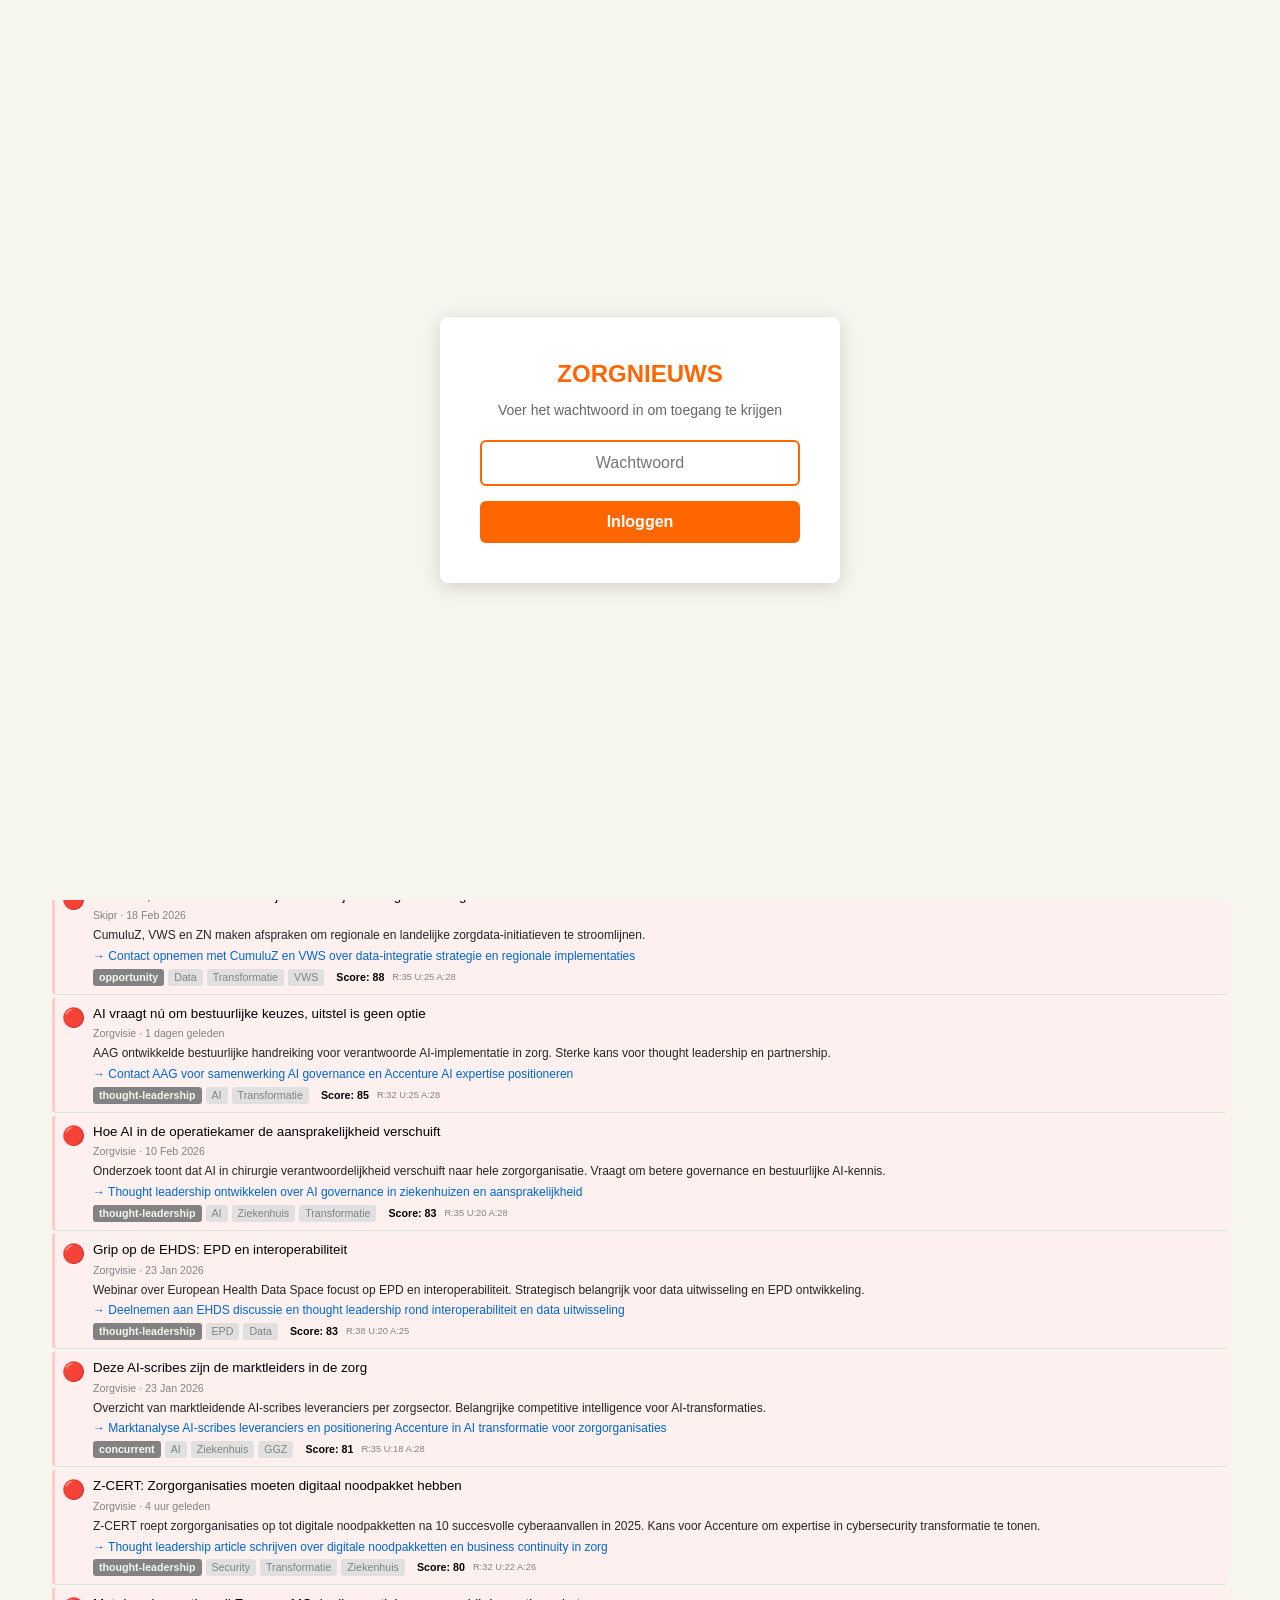
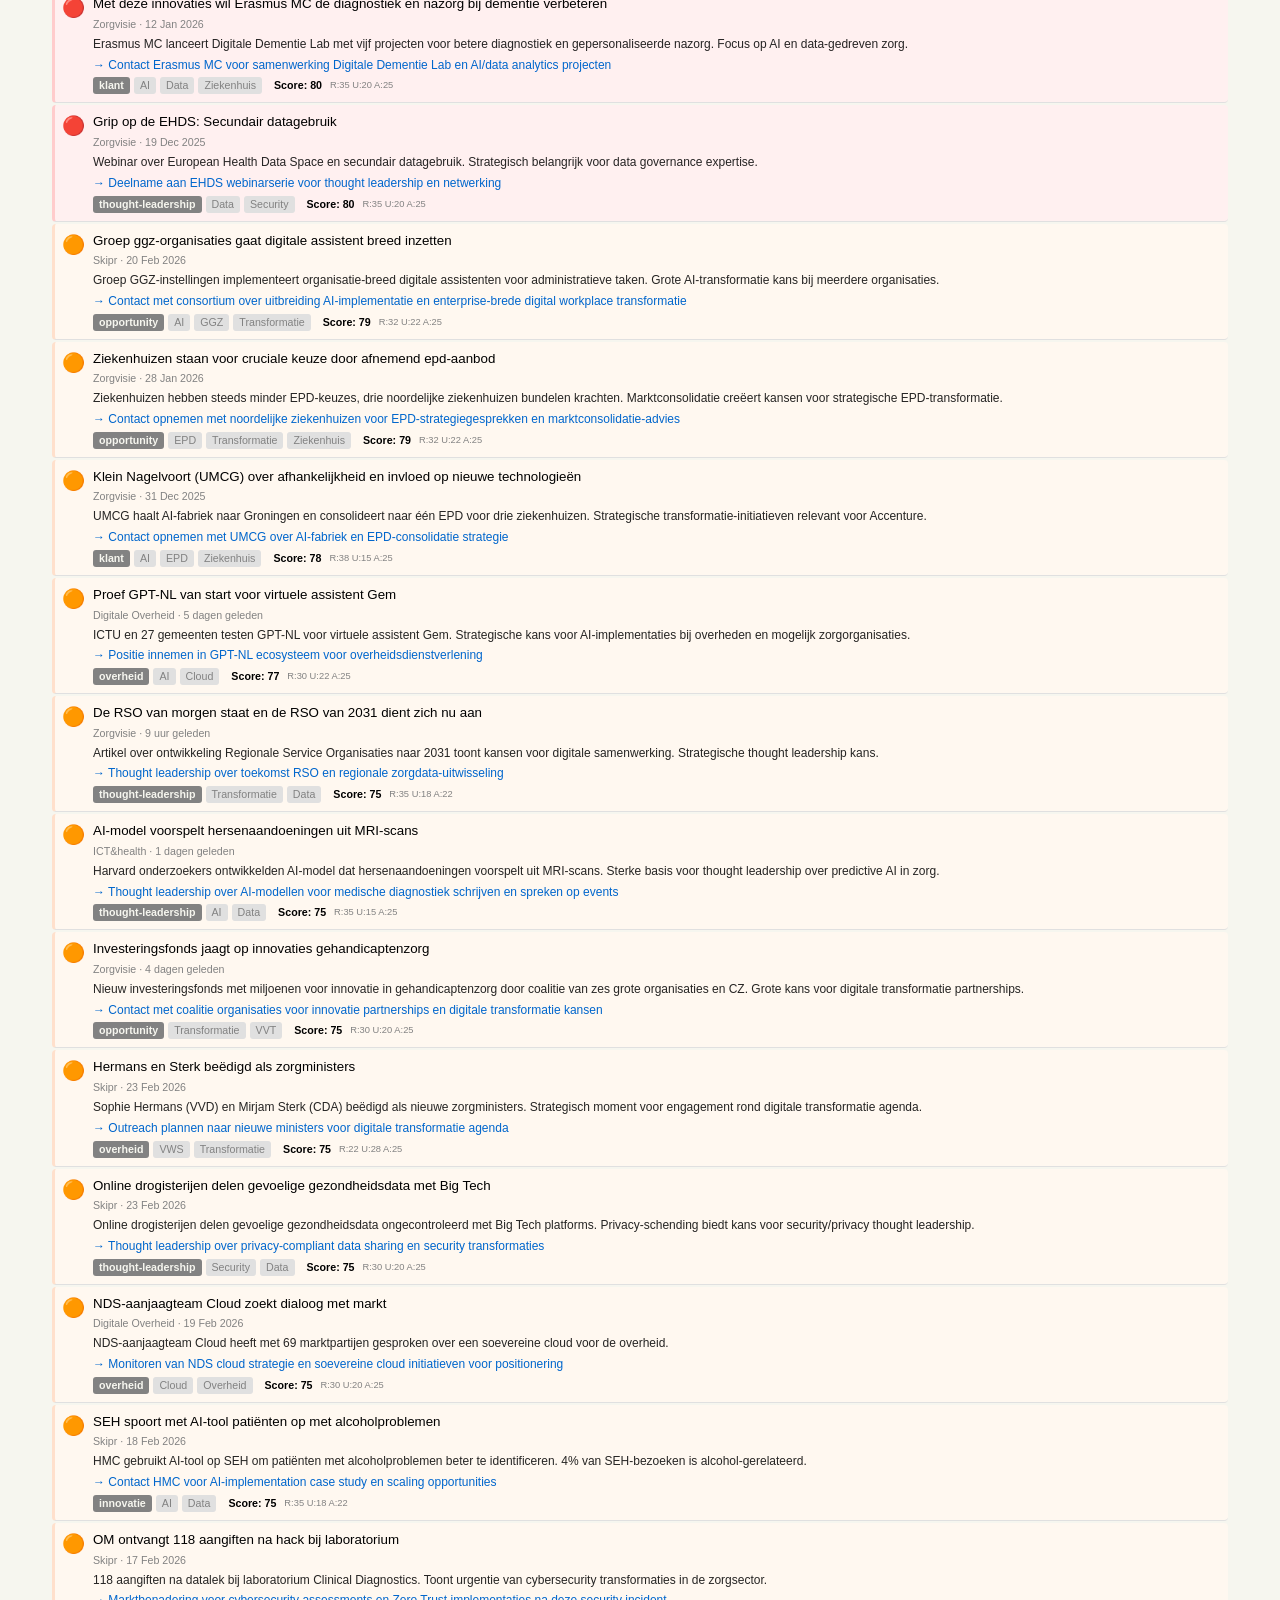
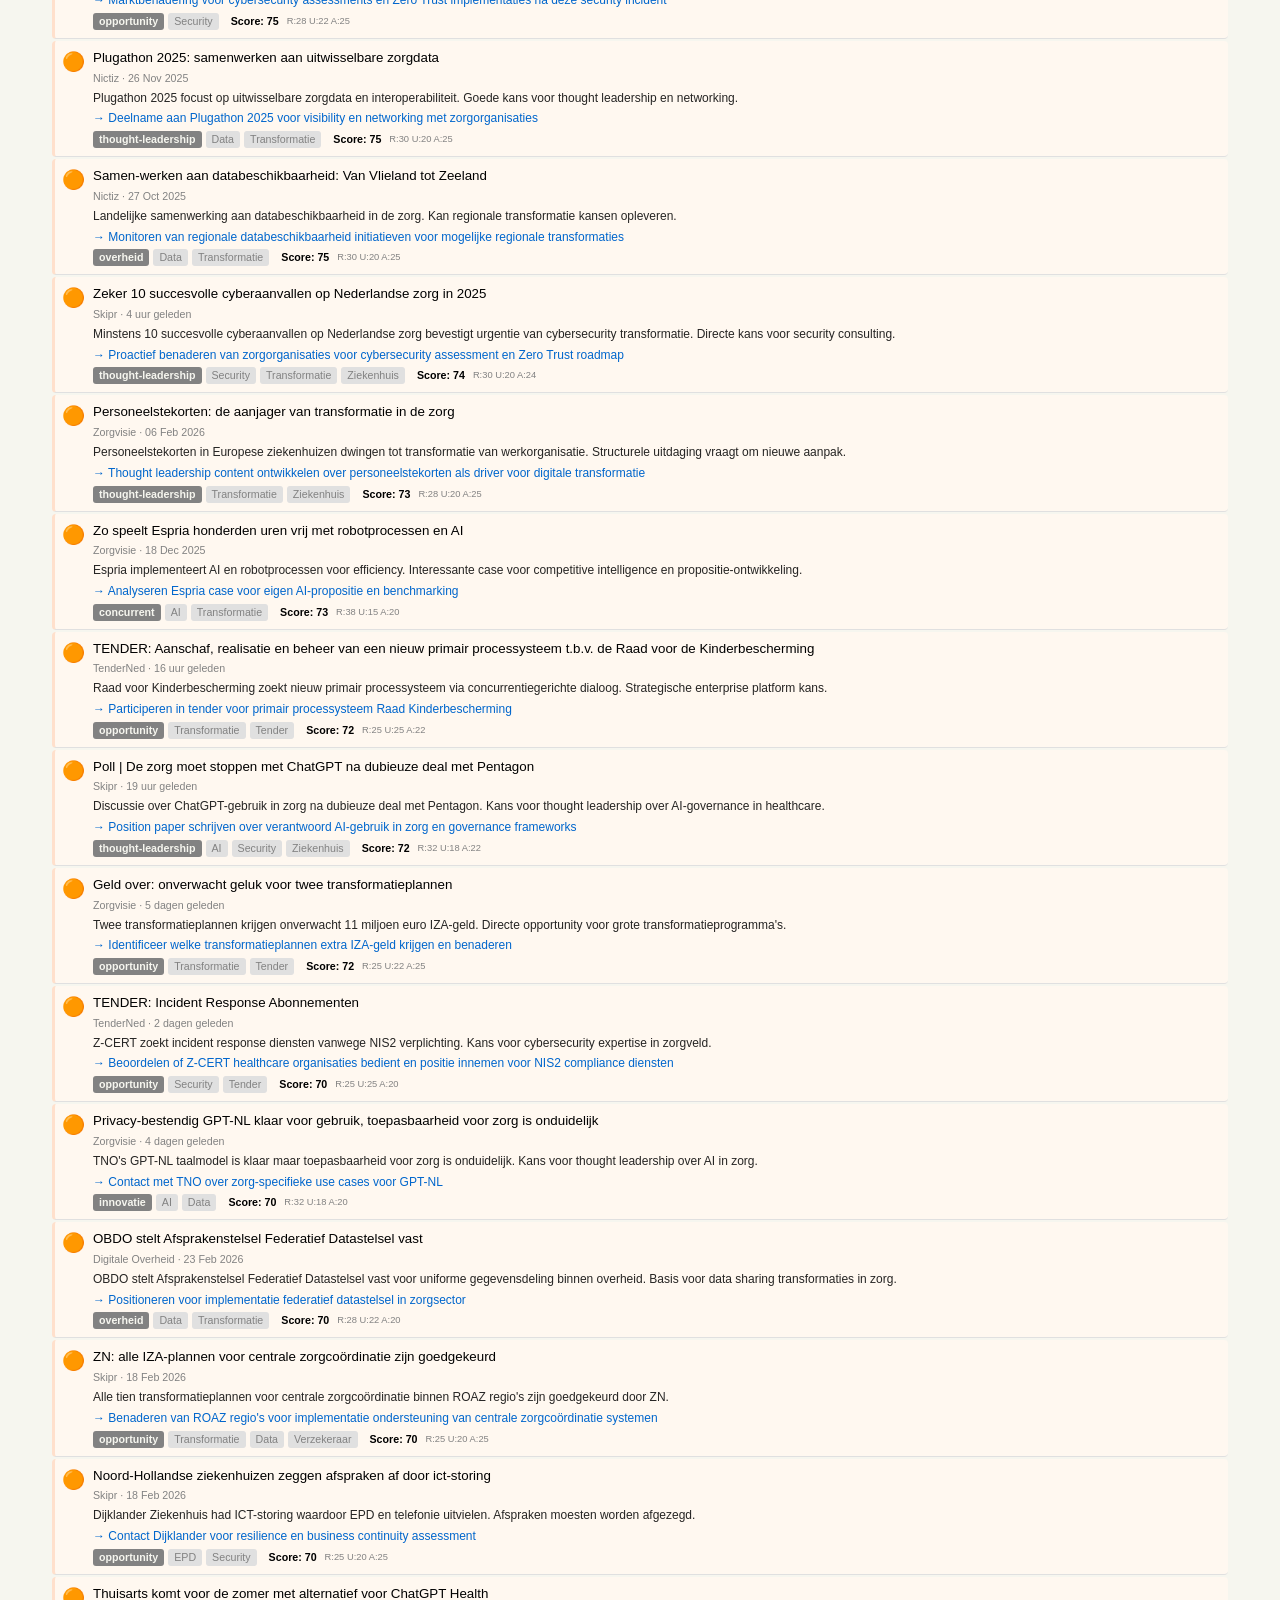
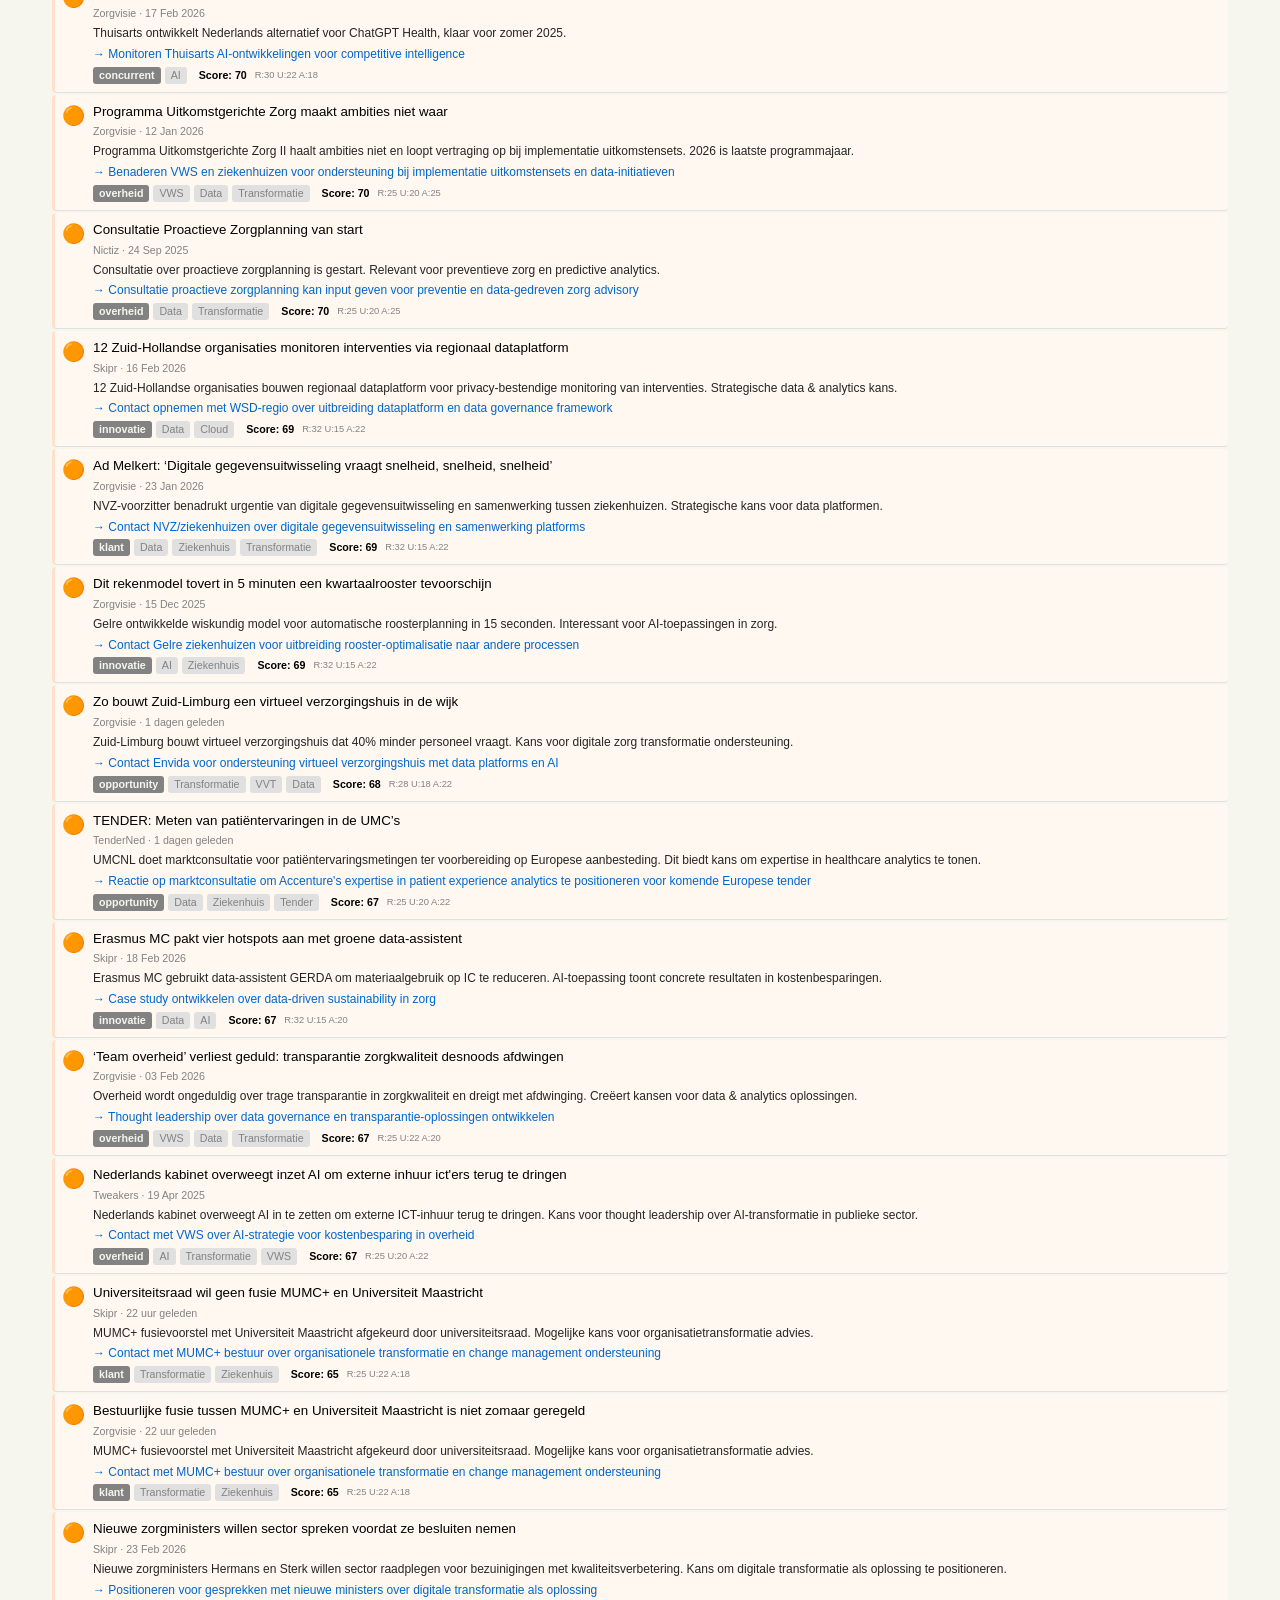
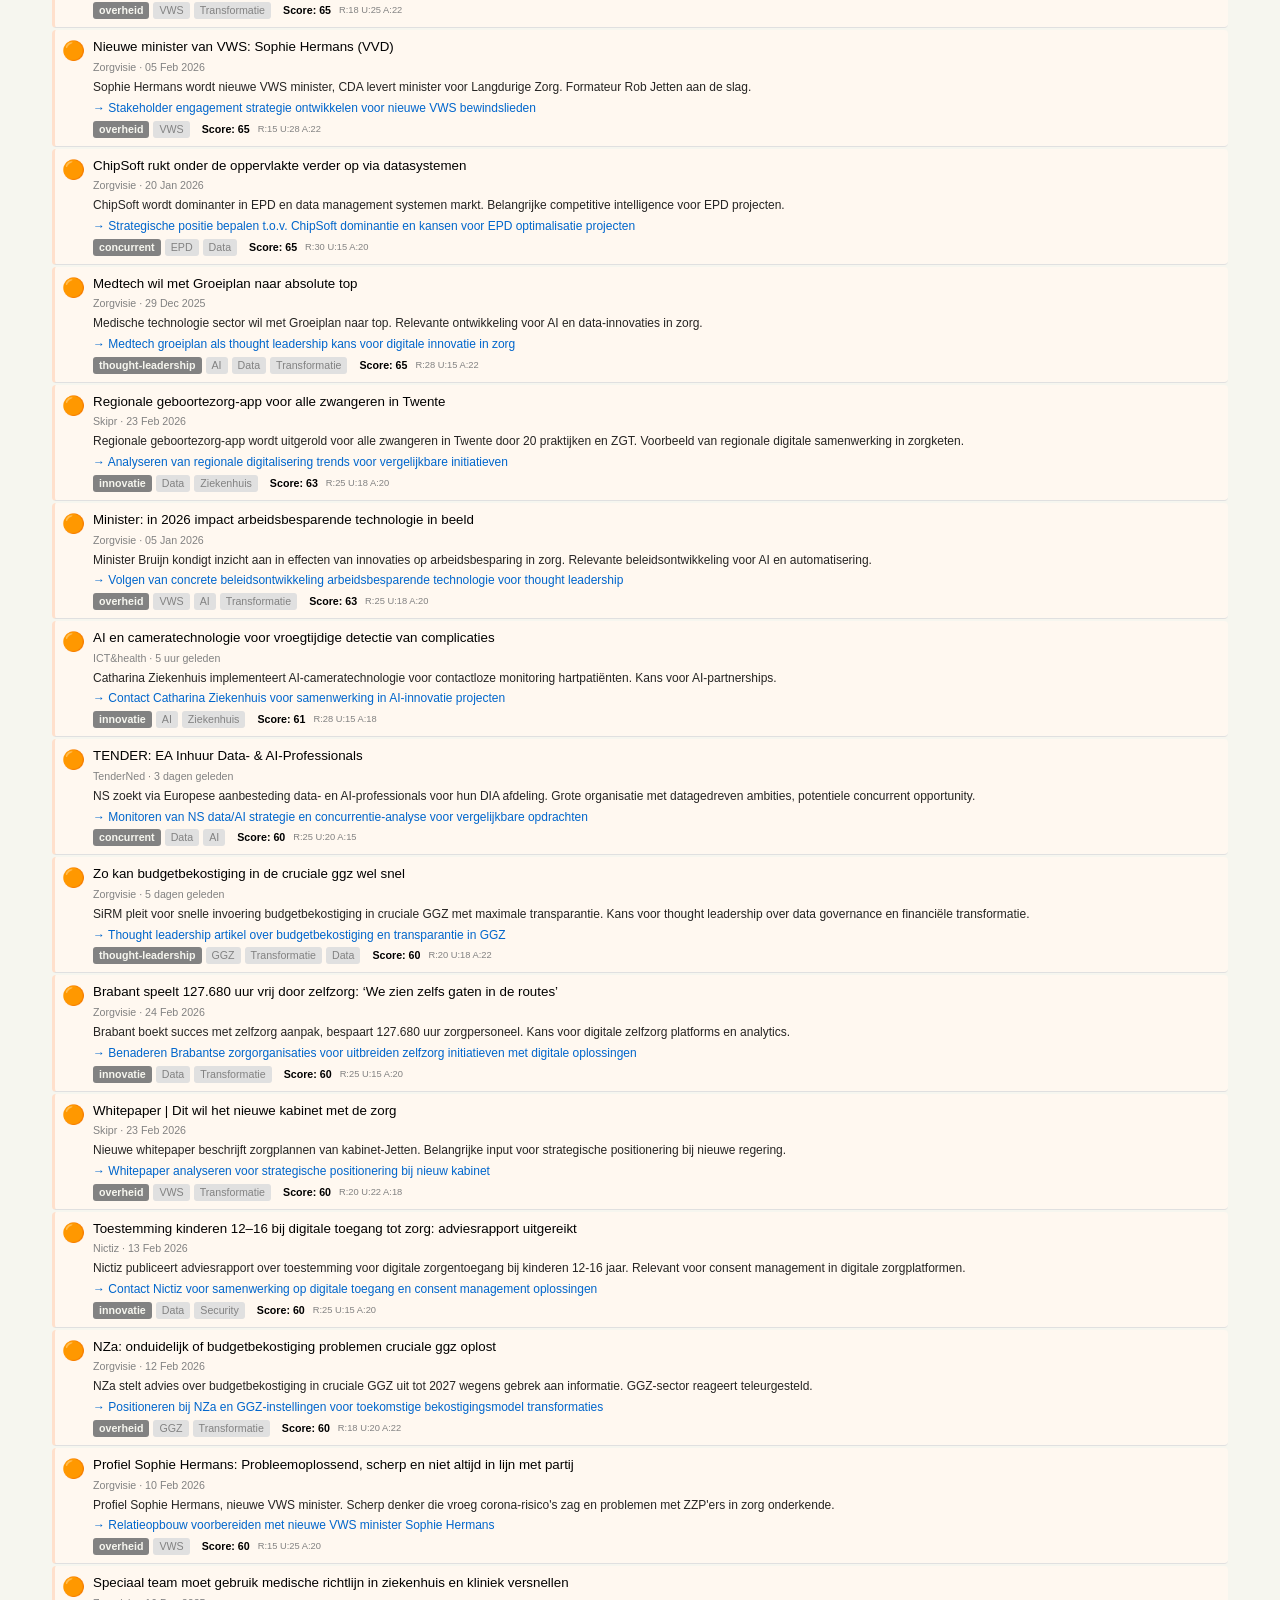
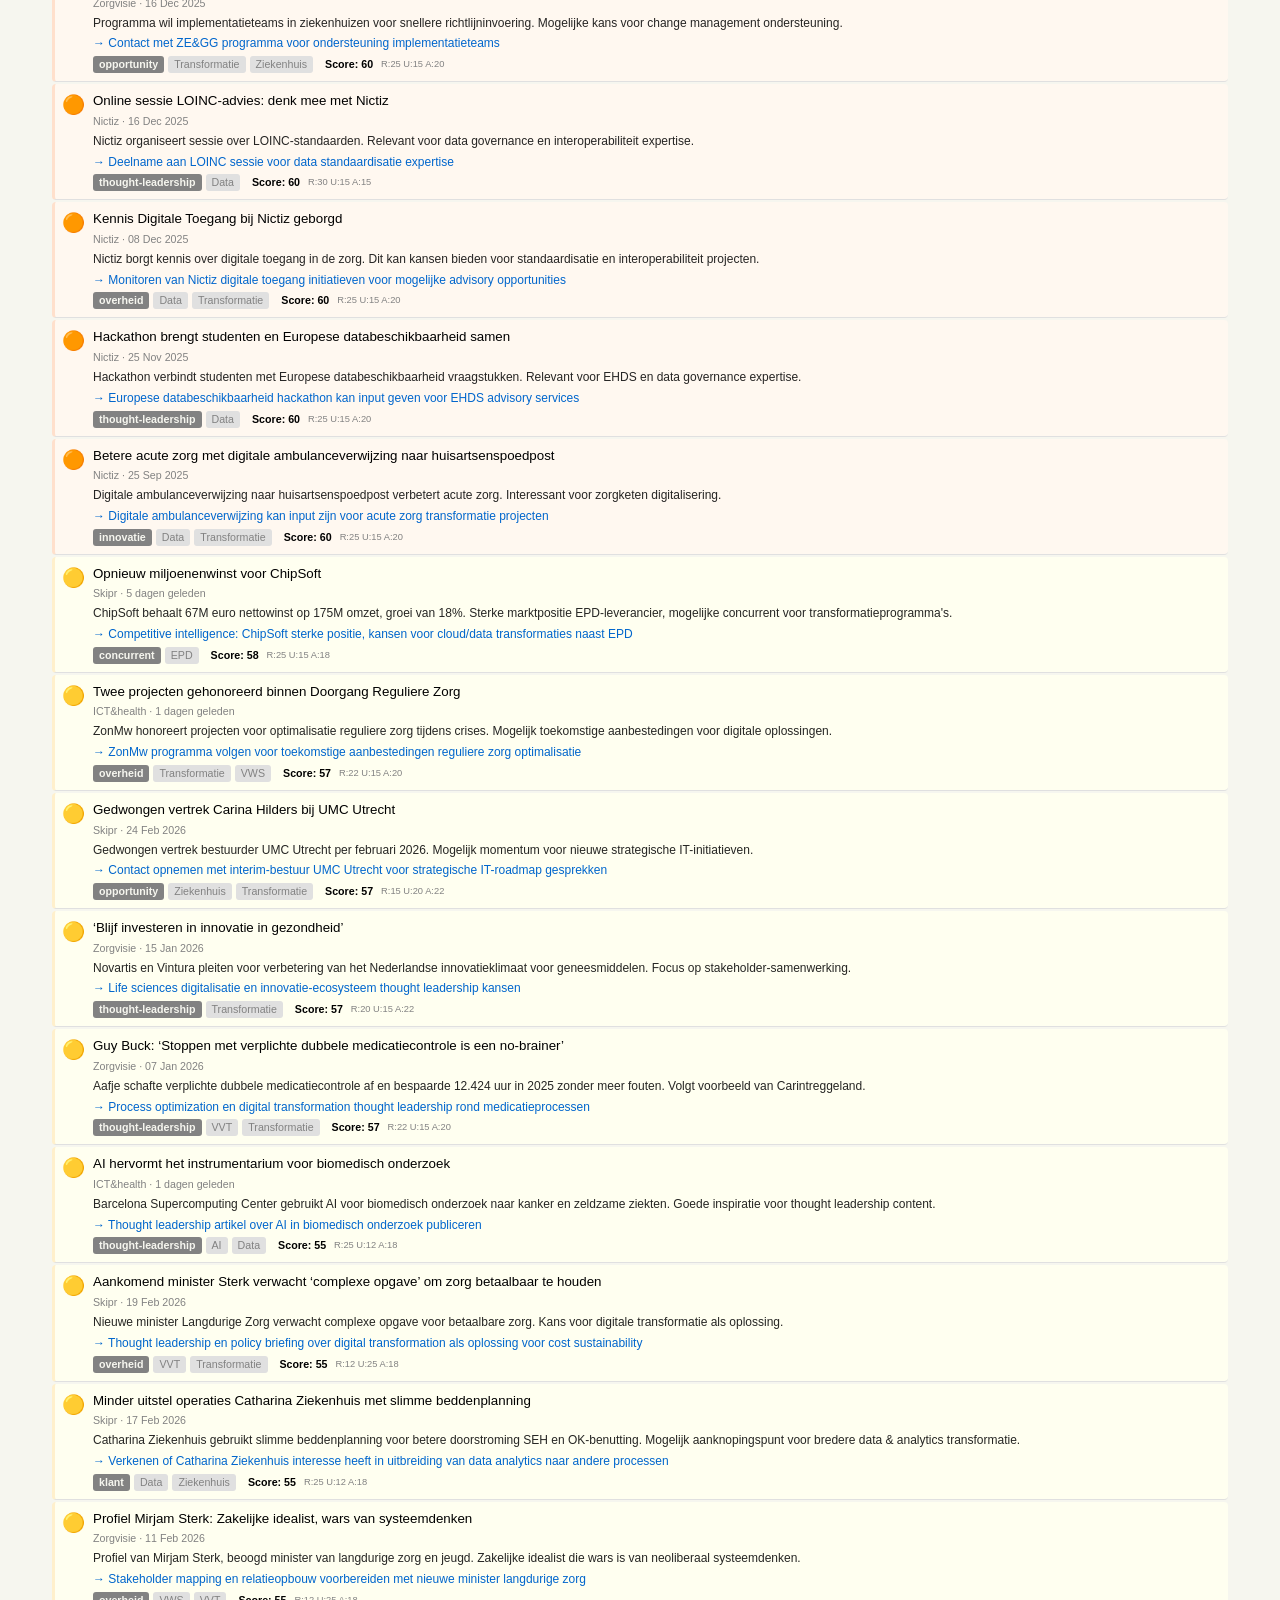
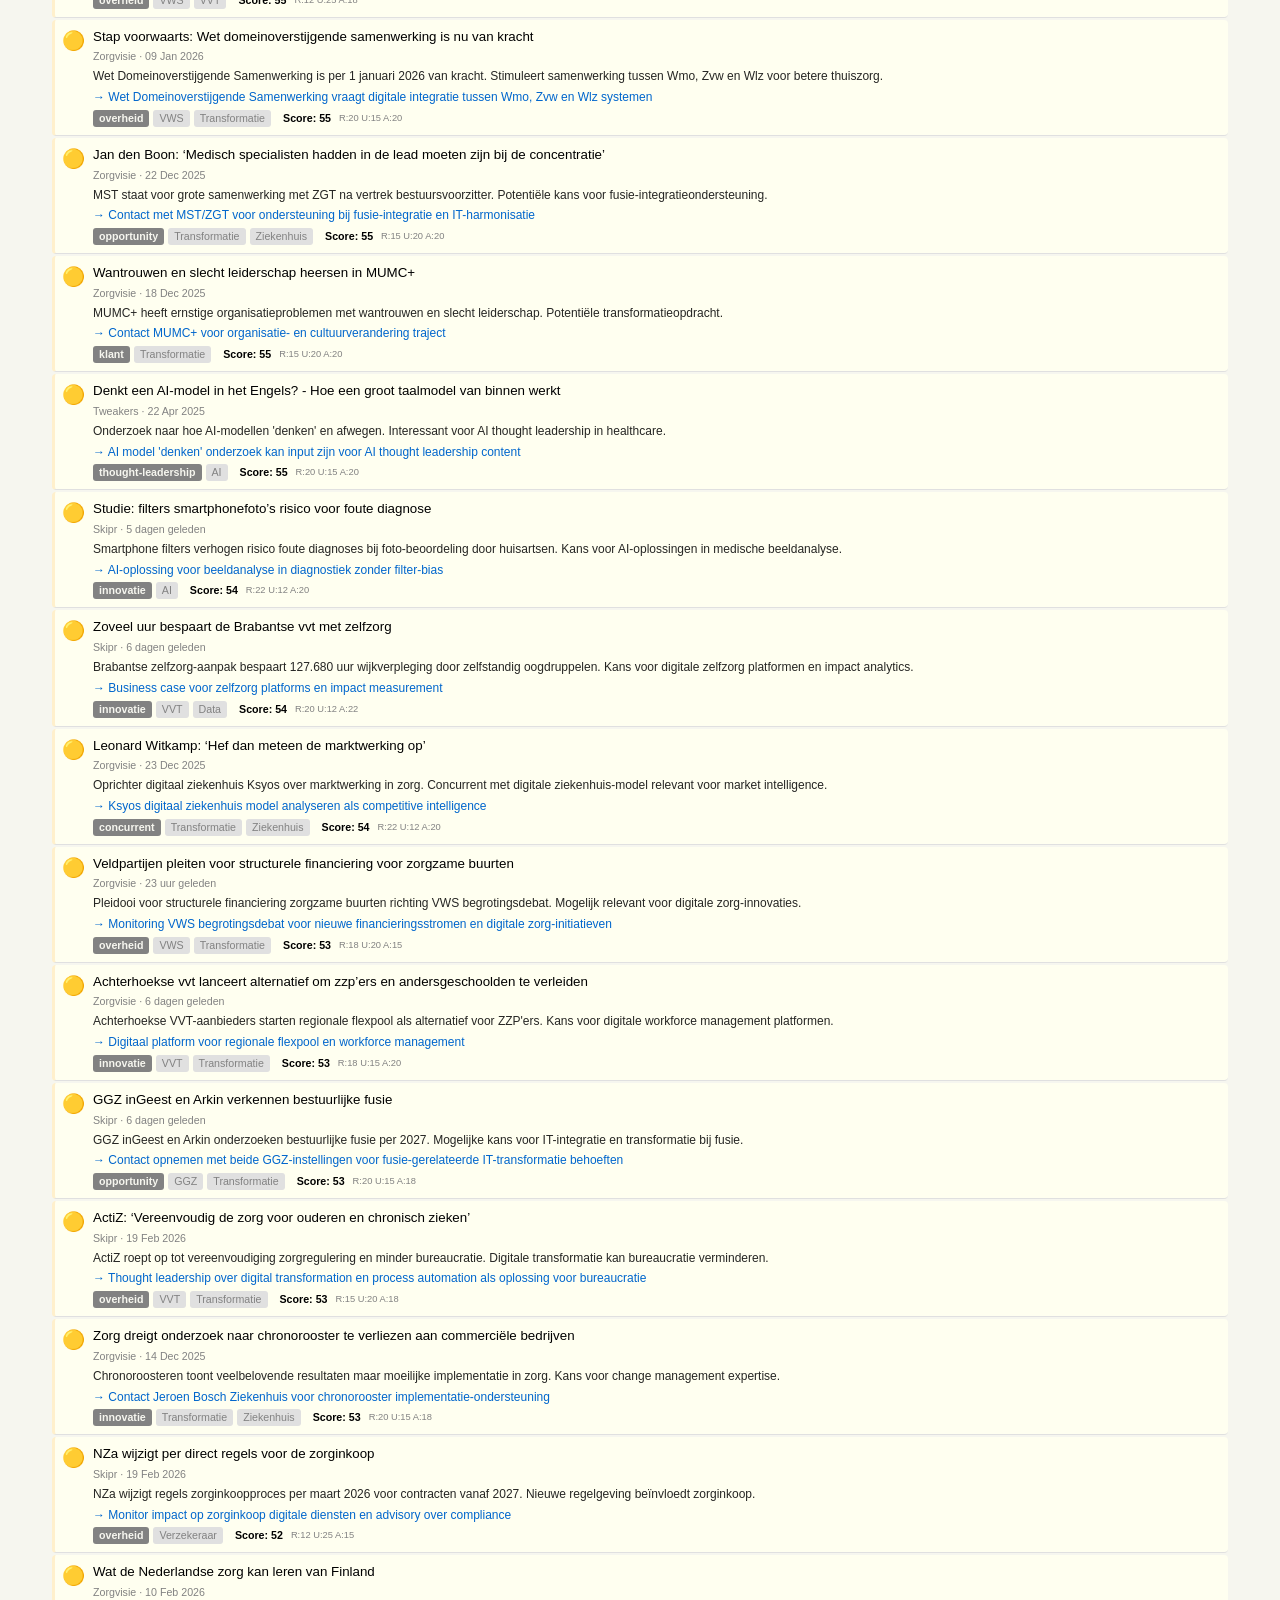
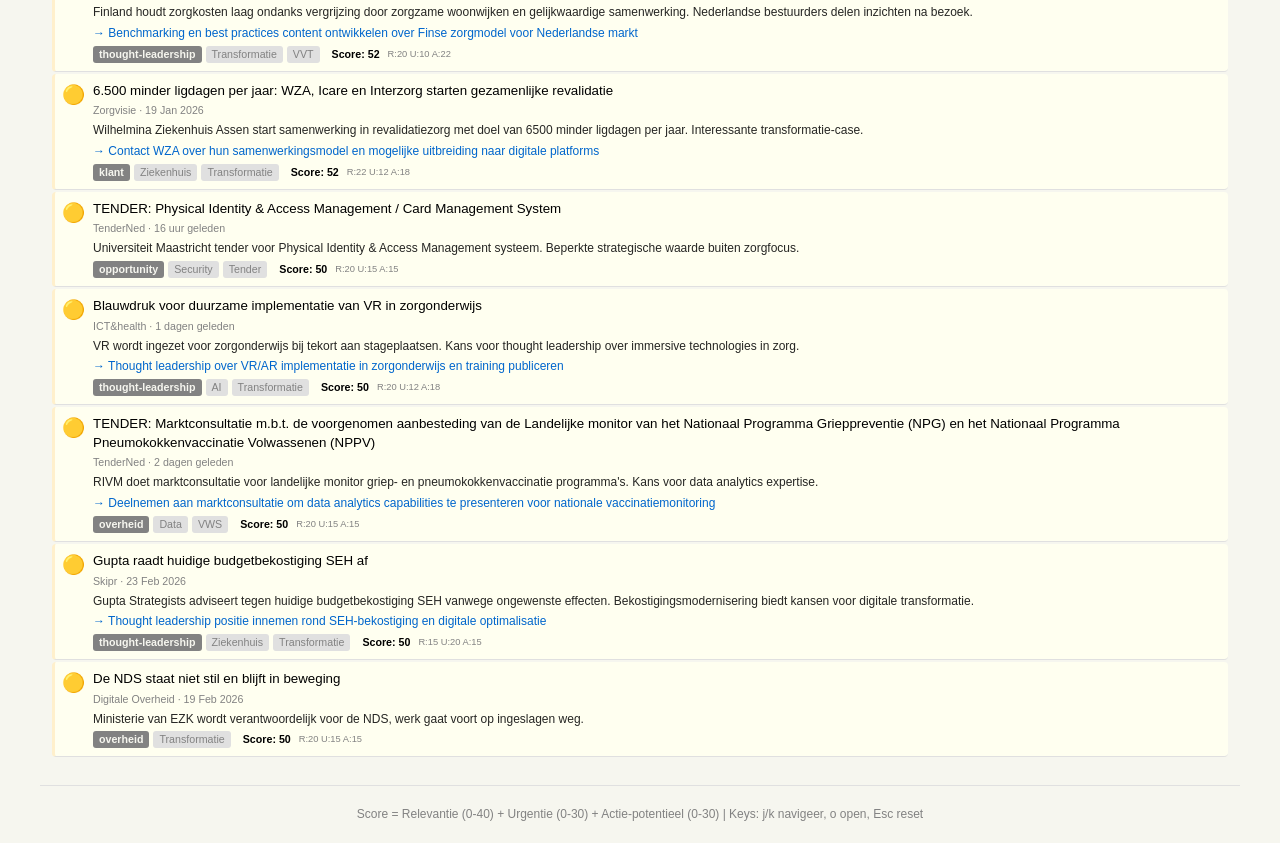
==== commit d692f028: "Add site-wide password protection - Password: zorgnieuws2026 - 7-day session expiry - Logout button " ====
--- a/docs/prio.html
+++ b/docs/prio.html
@@ -5,6 +5,7 @@
     <meta name="viewport" content="width=device-width, initial-scale=1.0">
     <title>Hoogste Prio - Zorgnieuws</title>
     <link rel="stylesheet" href="style.css">
+    <script src="auth.js"></script>
 </head>
 <body>
     <header>
@@ -15,9 +16,10 @@
             <a href="settings.html">Instellingen</a>
         </nav>
         <div class="updated">
-            Laatst bijgewerkt: 03 Mar 2026 15:54
+            Laatst bijgewerkt: 03 Mar 2026 17:17
         </div>
         <button id="theme-toggle" class="theme-toggle" onclick="toggleDarkMode()" title="Toggle dark mode">🌙</button>
+        <button class="theme-toggle" onclick="siteLogout()" title="Uitloggen">🚪</button>
     </header>
 
     <div class="stats-bar">
@@ -47,7 +49,7 @@
             <div class="content">
                 <a href="https://www.tenderned.nl/aankondigingen/overzicht/414123" target="_blank" class="title">TENDER: EA Managed SOC-dienstverlening UMC’s</a>
                 <div class="meta">
-                    TenderNed · 14 uur geleden
+                    TenderNed · 16 uur geleden
                 </div>
                 <div class="summary">UMC's besteden gezamenlijk managed SOC-diensten aan via UMCNL. Grote strategische cybersecurity opportunity.</div>
                 <div class="action-hint">→ Directe deelname aan UMC managed SOC tender via UMCNL</div>
@@ -212,7 +214,7 @@
             <div class="content">
                 <a href="https://www.zorgvisie.nl/z-cert-zorgorganisaties-moeten-digitaal-noodpakket-hebben/" target="_blank" class="title">Z-CERT: Zorgorganisaties moeten digitaal noodpakket hebben</a>
                 <div class="meta">
-                    Zorgvisie · 2 uur geleden
+                    Zorgvisie · 4 uur geleden
                 </div>
                 <div class="summary">Z-CERT roept zorgorganisaties op tot digitale noodpakketten na 10 succesvolle cyberaanvallen in 2025. Kans voor Accenture om expertise in cybersecurity transformatie te tonen.</div>
                 <div class="action-hint">→ Thought leadership article schrijven over digitale noodpakketten en business continuity in zorg</div>
@@ -317,7 +319,7 @@
             <div class="content">
                 <a href="https://www.zorgvisie.nl/de-rso-van-morgen-staat-en-de-rso-van-2031-dient-zich-nu-aan/" target="_blank" class="title">De RSO van morgen staat en de RSO van 2031 dient zich nu aan</a>
                 <div class="meta">
-                    Zorgvisie · 7 uur geleden
+                    Zorgvisie · 9 uur geleden
                 </div>
                 <div class="summary">Artikel over ontwikkeling Regionale Service Organisaties naar 2031 toont kansen voor digitale samenwerking. Strategische thought leadership kans.</div>
                 <div class="action-hint">→ Thought leadership over toekomst RSO en regionale zorgdata-uitwisseling</div>
@@ -467,7 +469,7 @@
             <div class="content">
                 <a href="https://www.skipr.nl/nieuws/zeker-10-succesvolle-cyberaanvallen-op-nederlandse-zorg-in-2025/" target="_blank" class="title">Zeker 10 succesvolle cyberaanvallen op Nederlandse zorg in 2025</a>
                 <div class="meta">
-                    Skipr · 2 uur geleden
+                    Skipr · 4 uur geleden
                 </div>
                 <div class="summary">Minstens 10 succesvolle cyberaanvallen op Nederlandse zorg bevestigt urgentie van cybersecurity transformatie. Directe kans voor security consulting.</div>
                 <div class="action-hint">→ Proactief benaderen van zorgorganisaties voor cybersecurity assessment en Zero Trust roadmap</div>
@@ -512,7 +514,7 @@
             <div class="content">
                 <a href="https://www.tenderned.nl/aankondigingen/overzicht/414132" target="_blank" class="title">TENDER: Aanschaf, realisatie en beheer van een nieuw primair processysteem t.b.v. de Raad voor de Kinderbescherming</a>
                 <div class="meta">
-                    TenderNed · 14 uur geleden
+                    TenderNed · 16 uur geleden
                 </div>
                 <div class="summary">Raad voor Kinderbescherming zoekt nieuw primair processysteem via concurrentiegerichte dialoog. Strategische enterprise platform kans.</div>
                 <div class="action-hint">→ Participeren in tender voor primair processysteem Raad Kinderbescherming</div>
@@ -527,7 +529,7 @@
             <div class="content">
                 <a href="https://www.skipr.nl/nieuws/poll-zorg-moet-stoppen-met-chatgpt-na-dubieuze-deal-met-pentagon/" target="_blank" class="title">Poll | De zorg moet stoppen met ChatGPT na dubieuze deal met Pentagon</a>
                 <div class="meta">
-                    Skipr · 18 uur geleden
+                    Skipr · 19 uur geleden
                 </div>
                 <div class="summary">Discussie over ChatGPT-gebruik in zorg na dubieuze deal met Pentagon. Kans voor thought leadership over AI-governance in healthcare.</div>
                 <div class="action-hint">→ Position paper schrijven over verantwoord AI-gebruik in zorg en governance frameworks</div>
@@ -542,7 +544,7 @@
             <div class="content">
                 <a href="https://www.zorgvisie.nl/geld-over-onverwacht-geluk-voor-twee-transformatieplannen/" target="_blank" class="title">Geld over: onverwacht geluk voor twee transformatieplannen</a>
                 <div class="meta">
-                    Zorgvisie · 4 dagen geleden
+                    Zorgvisie · 5 dagen geleden
                 </div>
                 <div class="summary">Twee transformatieplannen krijgen onverwacht 11 miljoen euro IZA-geld. Directe opportunity voor grote transformatieprogramma's.</div>
                 <div class="action-hint">→ Identificeer welke transformatieplannen extra IZA-geld krijgen en benaderen</div>
@@ -797,7 +799,7 @@
             <div class="content">
                 <a href="https://www.skipr.nl/nieuws/universiteitsraad-wil-geen-fusie-mumc-en-universiteit-maastricht/" target="_blank" class="title">Universiteitsraad wil geen fusie MUMC+ en Universiteit Maastricht</a>
                 <div class="meta">
-                    Skipr · 21 uur geleden
+                    Skipr · 22 uur geleden
                 </div>
                 <div class="summary">MUMC+ fusievoorstel met Universiteit Maastricht afgekeurd door universiteitsraad. Mogelijke kans voor organisatietransformatie advies.</div>
                 <div class="action-hint">→ Contact met MUMC+ bestuur over organisationele transformatie en change management ondersteuning</div>
@@ -812,7 +814,7 @@
             <div class="content">
                 <a href="https://www.zorgvisie.nl/fusie-tussen-mumc-en-universiteit-maastricht/" target="_blank" class="title">Bestuurlijke fusie tussen MUMC+ en Universiteit Maastricht is niet zomaar geregeld</a>
                 <div class="meta">
-                    Zorgvisie · 21 uur geleden
+                    Zorgvisie · 22 uur geleden
                 </div>
                 <div class="summary">MUMC+ fusievoorstel met Universiteit Maastricht afgekeurd door universiteitsraad. Mogelijke kans voor organisatietransformatie advies.</div>
                 <div class="action-hint">→ Contact met MUMC+ bestuur over organisationele transformatie en change management ondersteuning</div>
@@ -917,7 +919,7 @@
             <div class="content">
                 <a href="https://www.icthealth.nl/nieuws/ai-en-cameratechnologie-voor-vroegtijdige-detectie-van-complicaties" target="_blank" class="title">AI en cameratechnologie voor vroegtijdige detectie van complicaties</a>
                 <div class="meta">
-                    ICT&health · 3 uur geleden
+                    ICT&health · 5 uur geleden
                 </div>
                 <div class="summary">Catharina Ziekenhuis implementeert AI-cameratechnologie voor contactloze monitoring hartpatiënten. Kans voor AI-partnerships.</div>
                 <div class="action-hint">→ Contact Catharina Ziekenhuis voor samenwerking in AI-innovatie projecten</div>
@@ -1322,7 +1324,7 @@
             <div class="content">
                 <a href="https://www.skipr.nl/nieuws/zoveel-uur-bespaart-de-brabantse-vvt-met-zelfzorg/" target="_blank" class="title">Zoveel uur bespaart de Brabantse vvt met zelfzorg</a>
                 <div class="meta">
-                    Skipr · 5 dagen geleden
+                    Skipr · 6 dagen geleden
                 </div>
                 <div class="summary">Brabantse zelfzorg-aanpak bespaart 127.680 uur wijkverpleging door zelfstandig oogdruppelen. Kans voor digitale zelfzorg platformen en impact analytics.</div>
                 <div class="action-hint">→ Business case voor zelfzorg platforms en impact measurement</div>
@@ -1352,7 +1354,7 @@
             <div class="content">
                 <a href="https://www.zorgvisie.nl/veldpartijen-pleiten-voor-structurele-financiering-voor-zorgzame-buurten/" target="_blank" class="title">Veldpartijen pleiten voor structurele financiering voor zorgzame buurten</a>
                 <div class="meta">
-                    Zorgvisie · 21 uur geleden
+                    Zorgvisie · 23 uur geleden
                 </div>
                 <div class="summary">Pleidooi voor structurele financiering zorgzame buurten richting VWS begrotingsdebat. Mogelijk relevant voor digitale zorg-innovaties.</div>
                 <div class="action-hint">→ Monitoring VWS begrotingsdebat voor nieuwe financieringsstromen en digitale zorg-initiatieven</div>
@@ -1367,7 +1369,7 @@
             <div class="content">
                 <a href="https://www.zorgvisie.nl/achterhoekse-vvt-lanceert-alternatief-om-zzpers-en-andersgeschoolden-te-verleiden/" target="_blank" class="title">Achterhoekse vvt lanceert alternatief om zzp’ers en andersgeschoolden te verleiden</a>
                 <div class="meta">
-                    Zorgvisie · 5 dagen geleden
+                    Zorgvisie · 6 dagen geleden
                 </div>
                 <div class="summary">Achterhoekse VVT-aanbieders starten regionale flexpool als alternatief voor ZZP'ers. Kans voor digitale workforce management platformen.</div>
                 <div class="action-hint">→ Digitaal platform voor regionale flexpool en workforce management</div>
@@ -1472,7 +1474,7 @@
             <div class="content">
                 <a href="https://www.tenderned.nl/aankondigingen/overzicht/414122" target="_blank" class="title">TENDER: Physical Identity & Access Management / Card Management System</a>
                 <div class="meta">
-                    TenderNed · 14 uur geleden
+                    TenderNed · 16 uur geleden
                 </div>
                 <div class="summary">Universiteit Maastricht tender voor Physical Identity & Access Management systeem. Beperkte strategische waarde buiten zorgfocus.</div>
                 
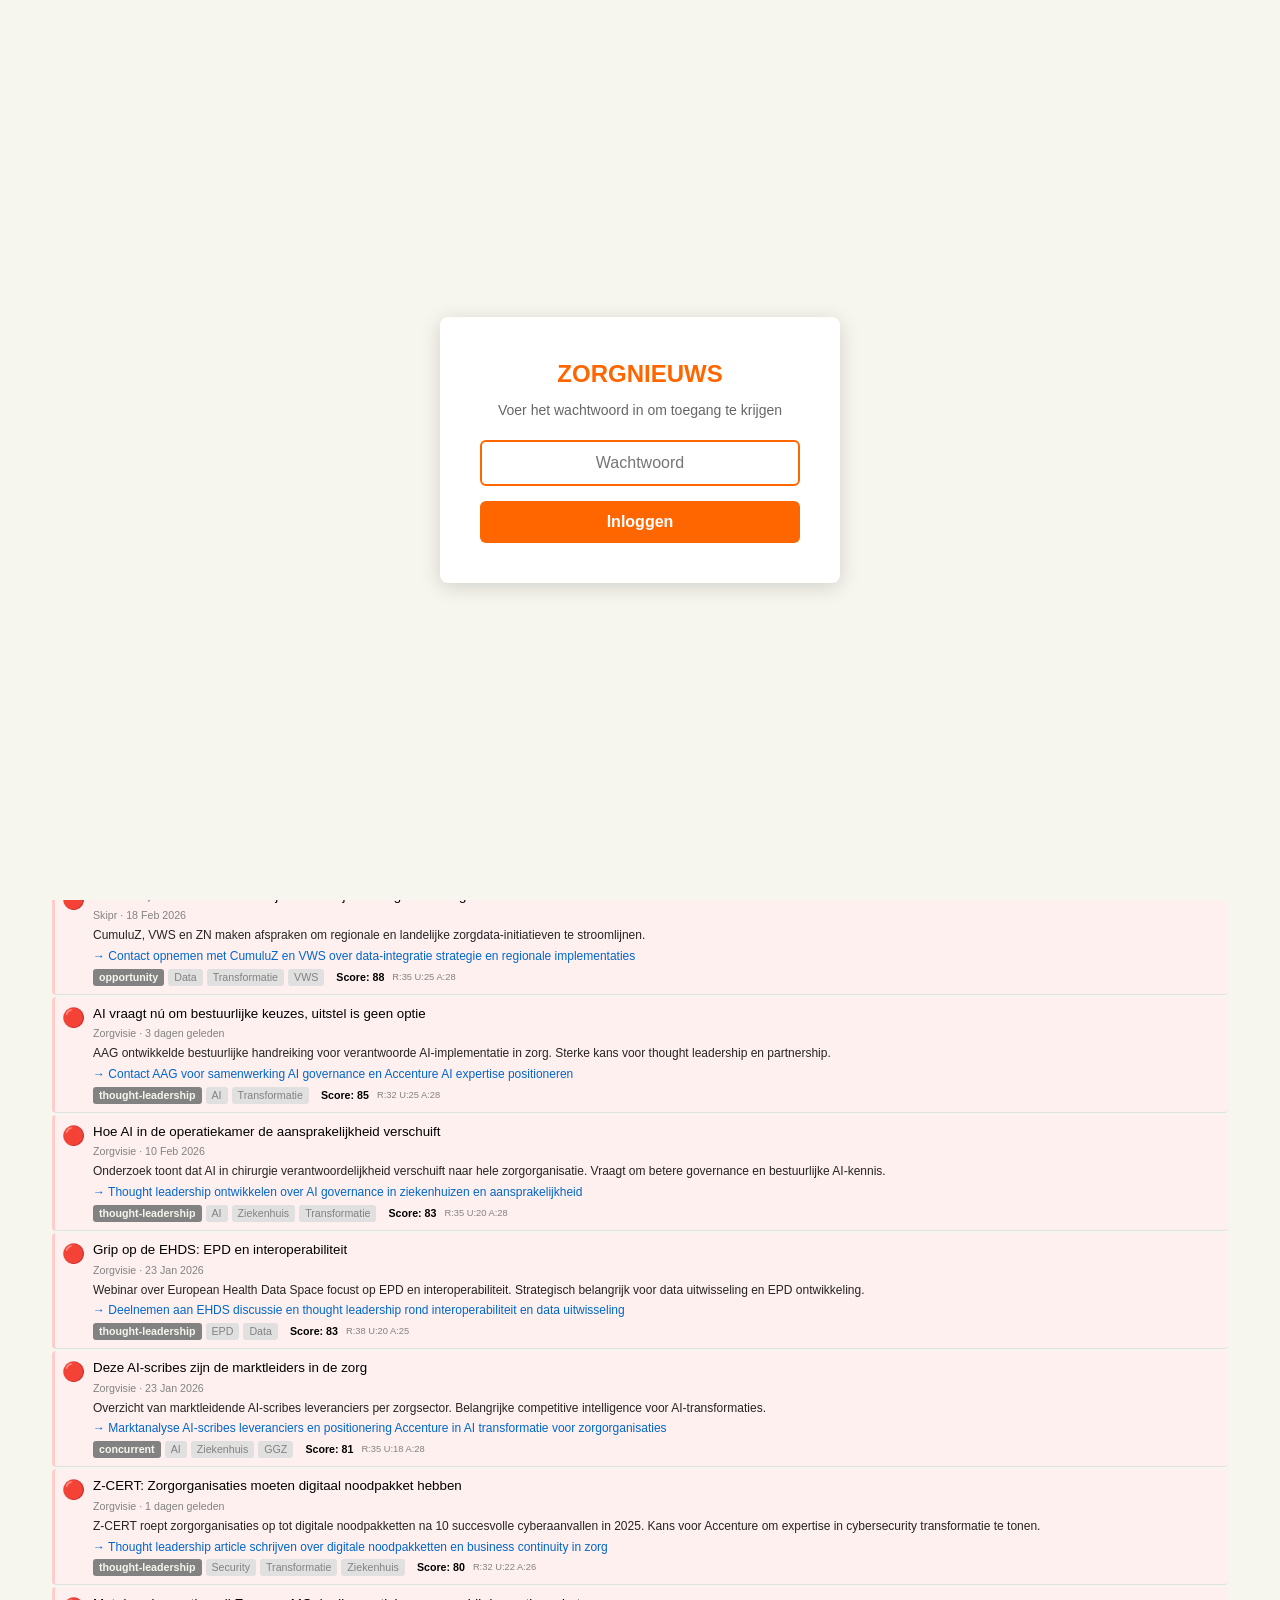
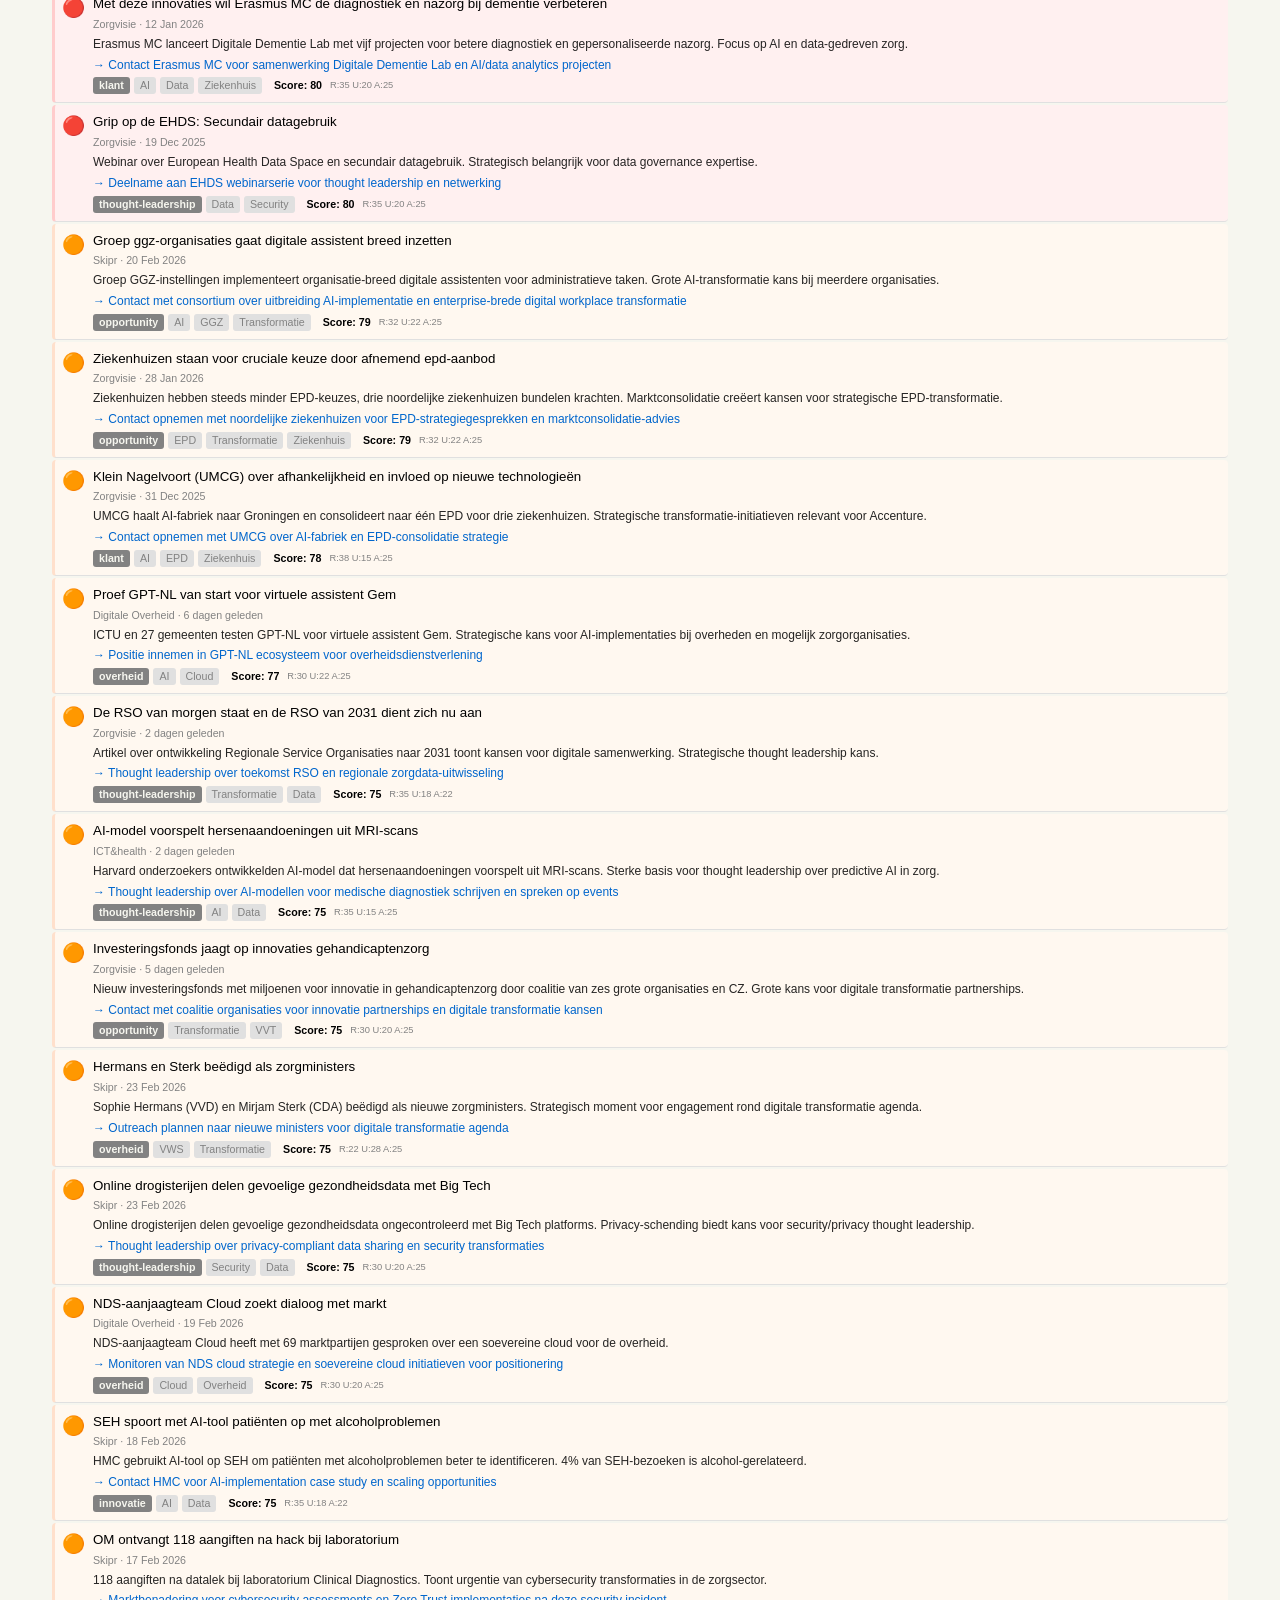
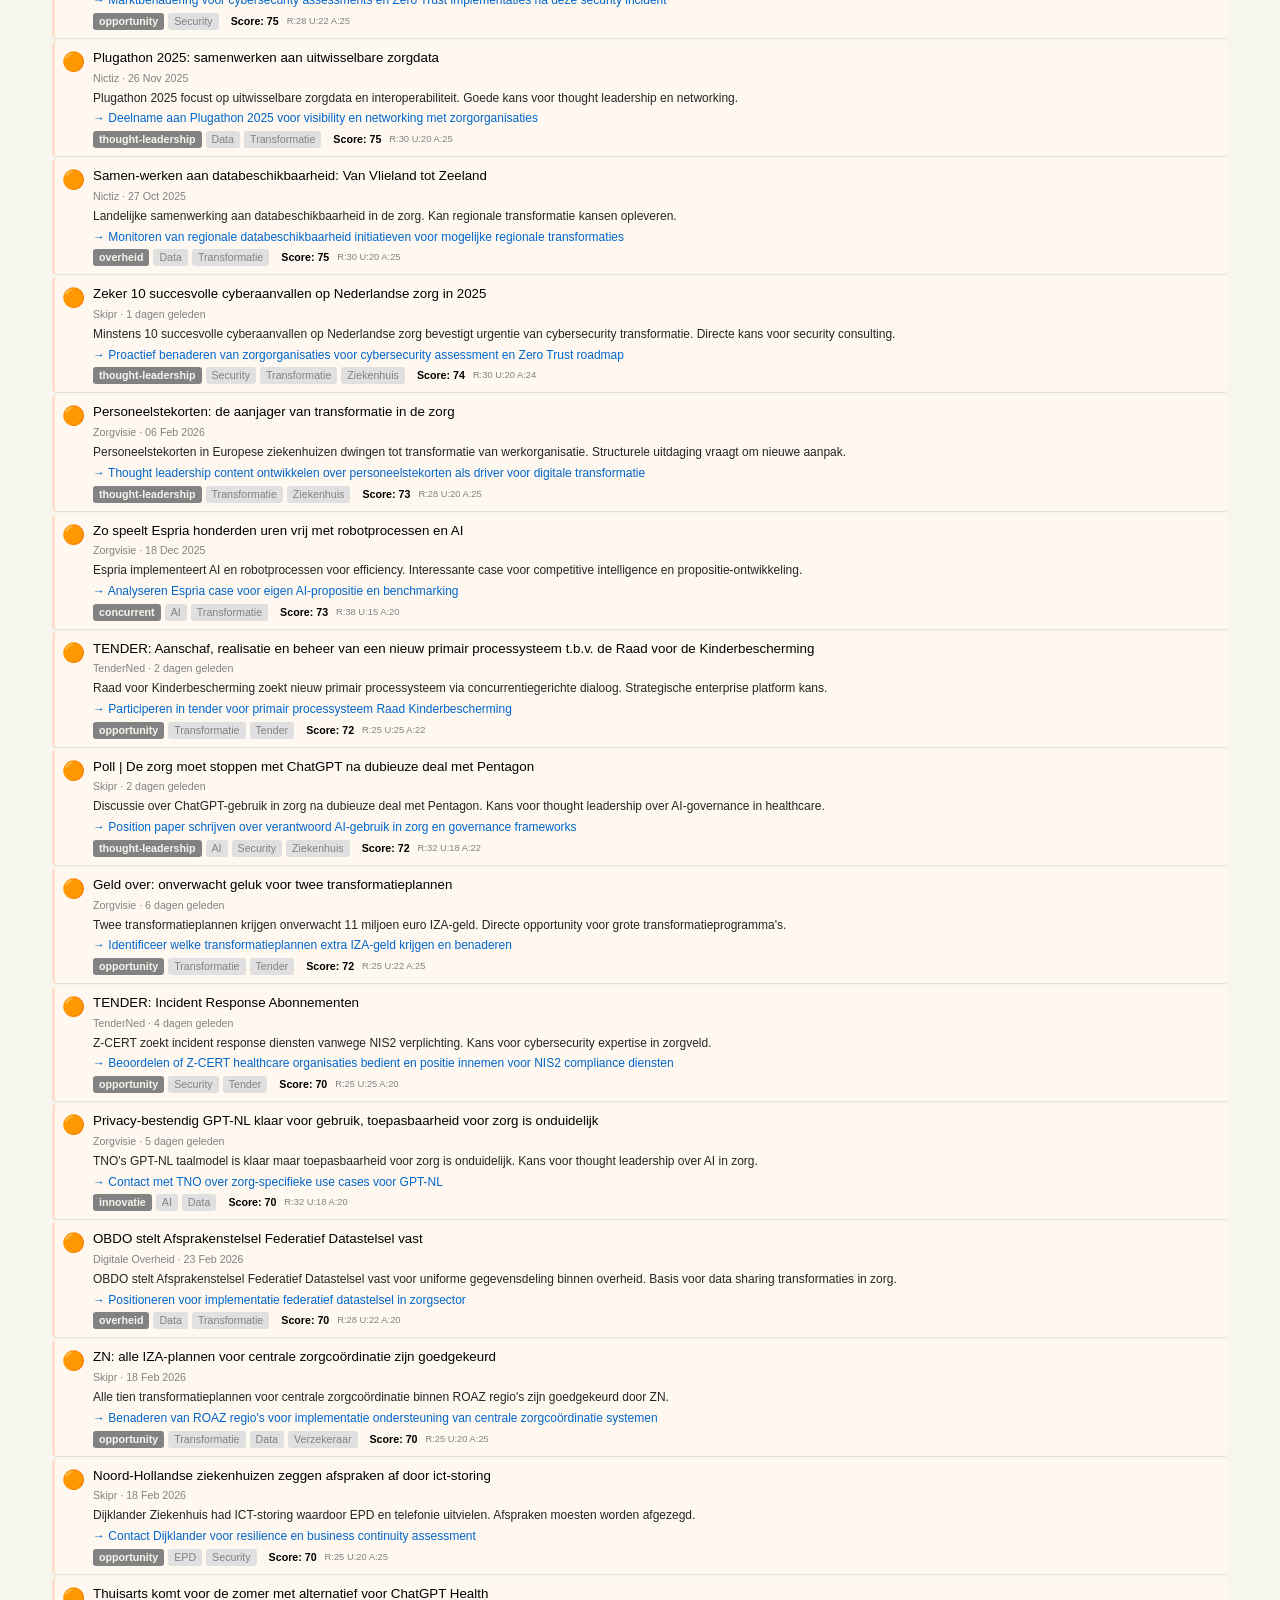
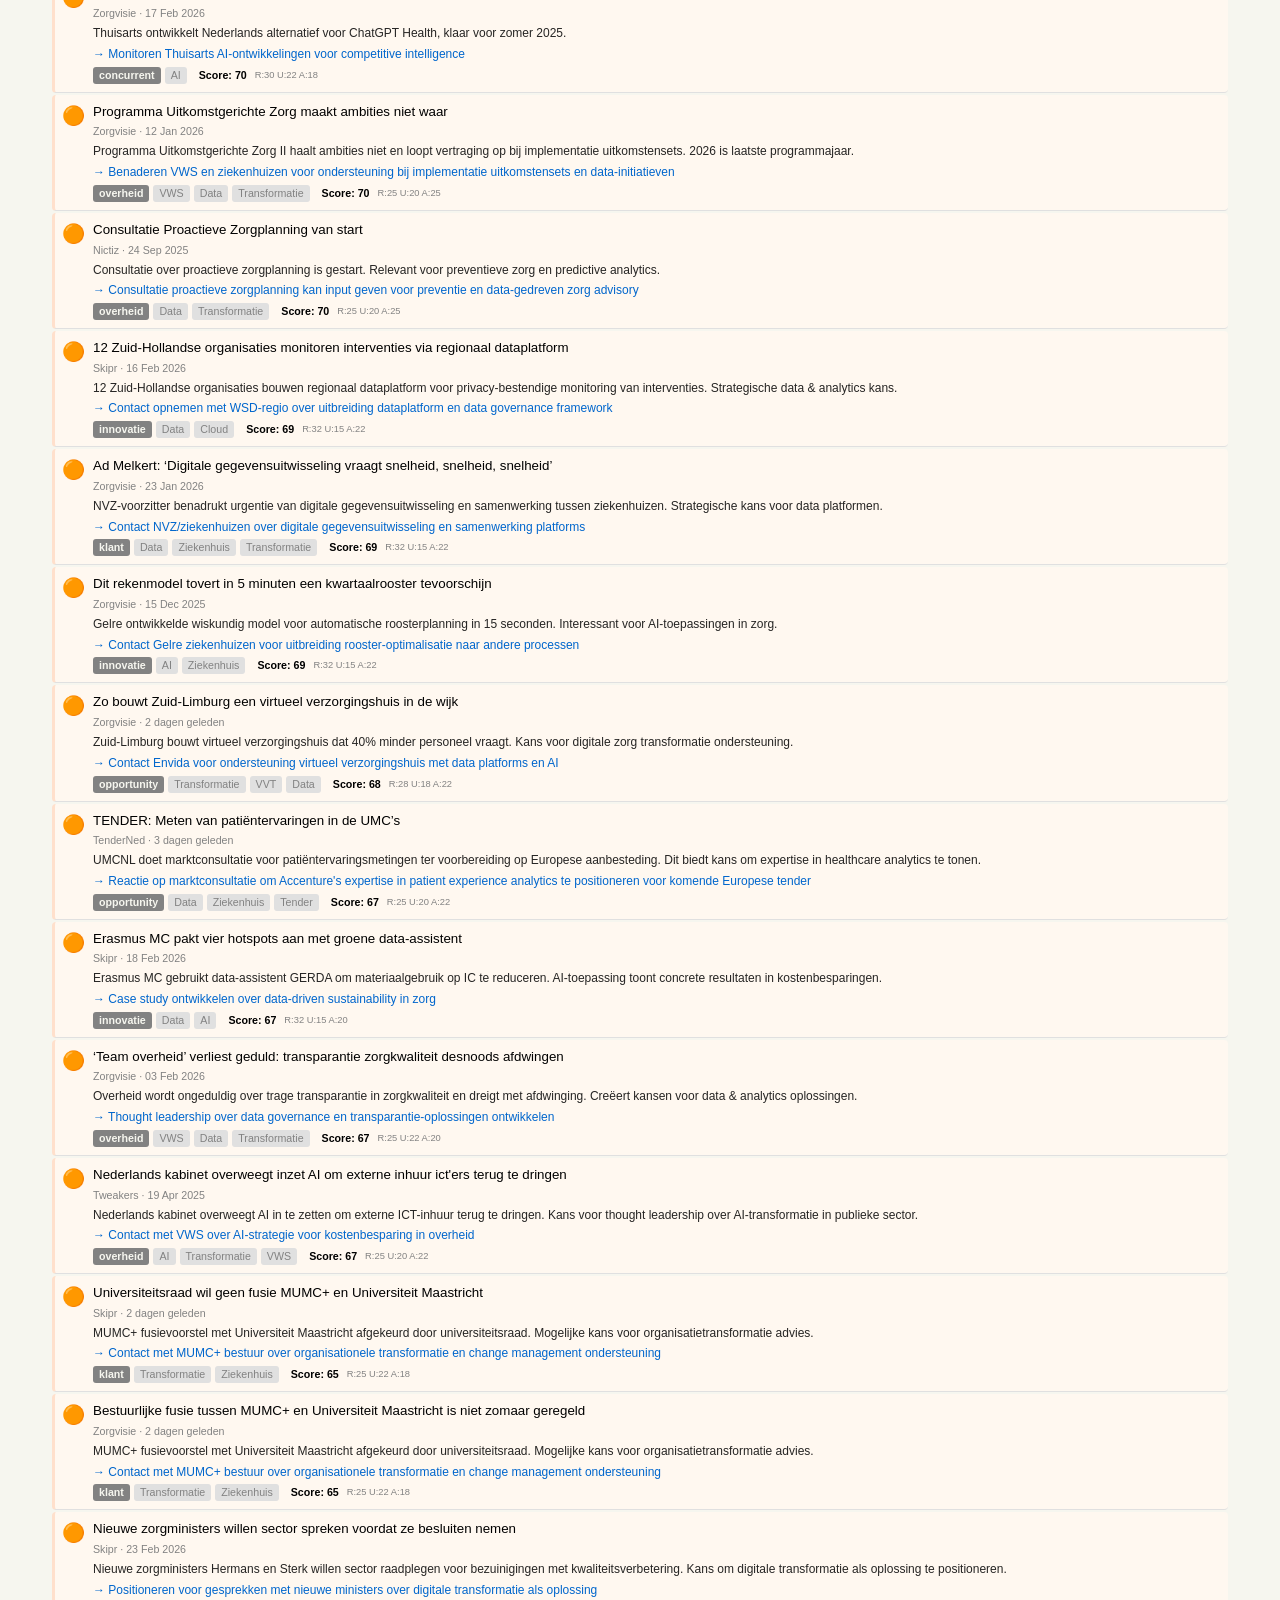
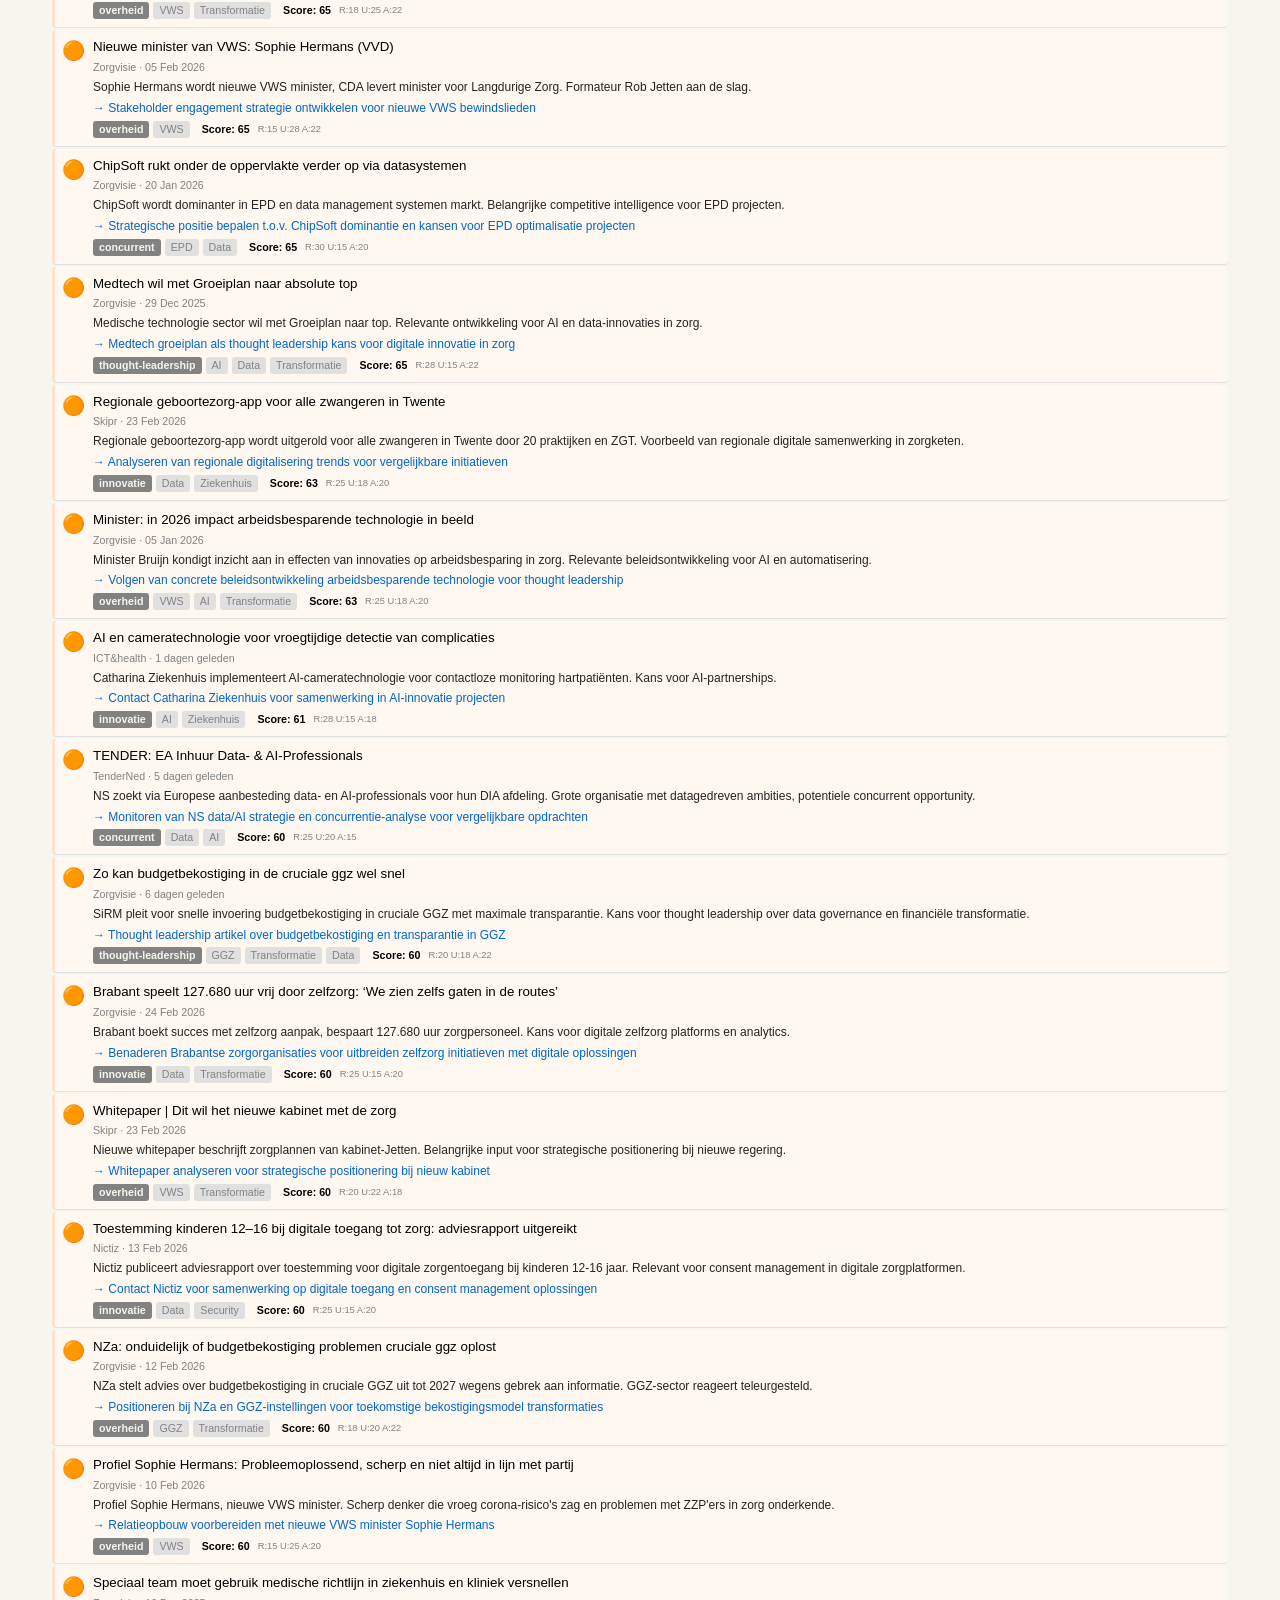
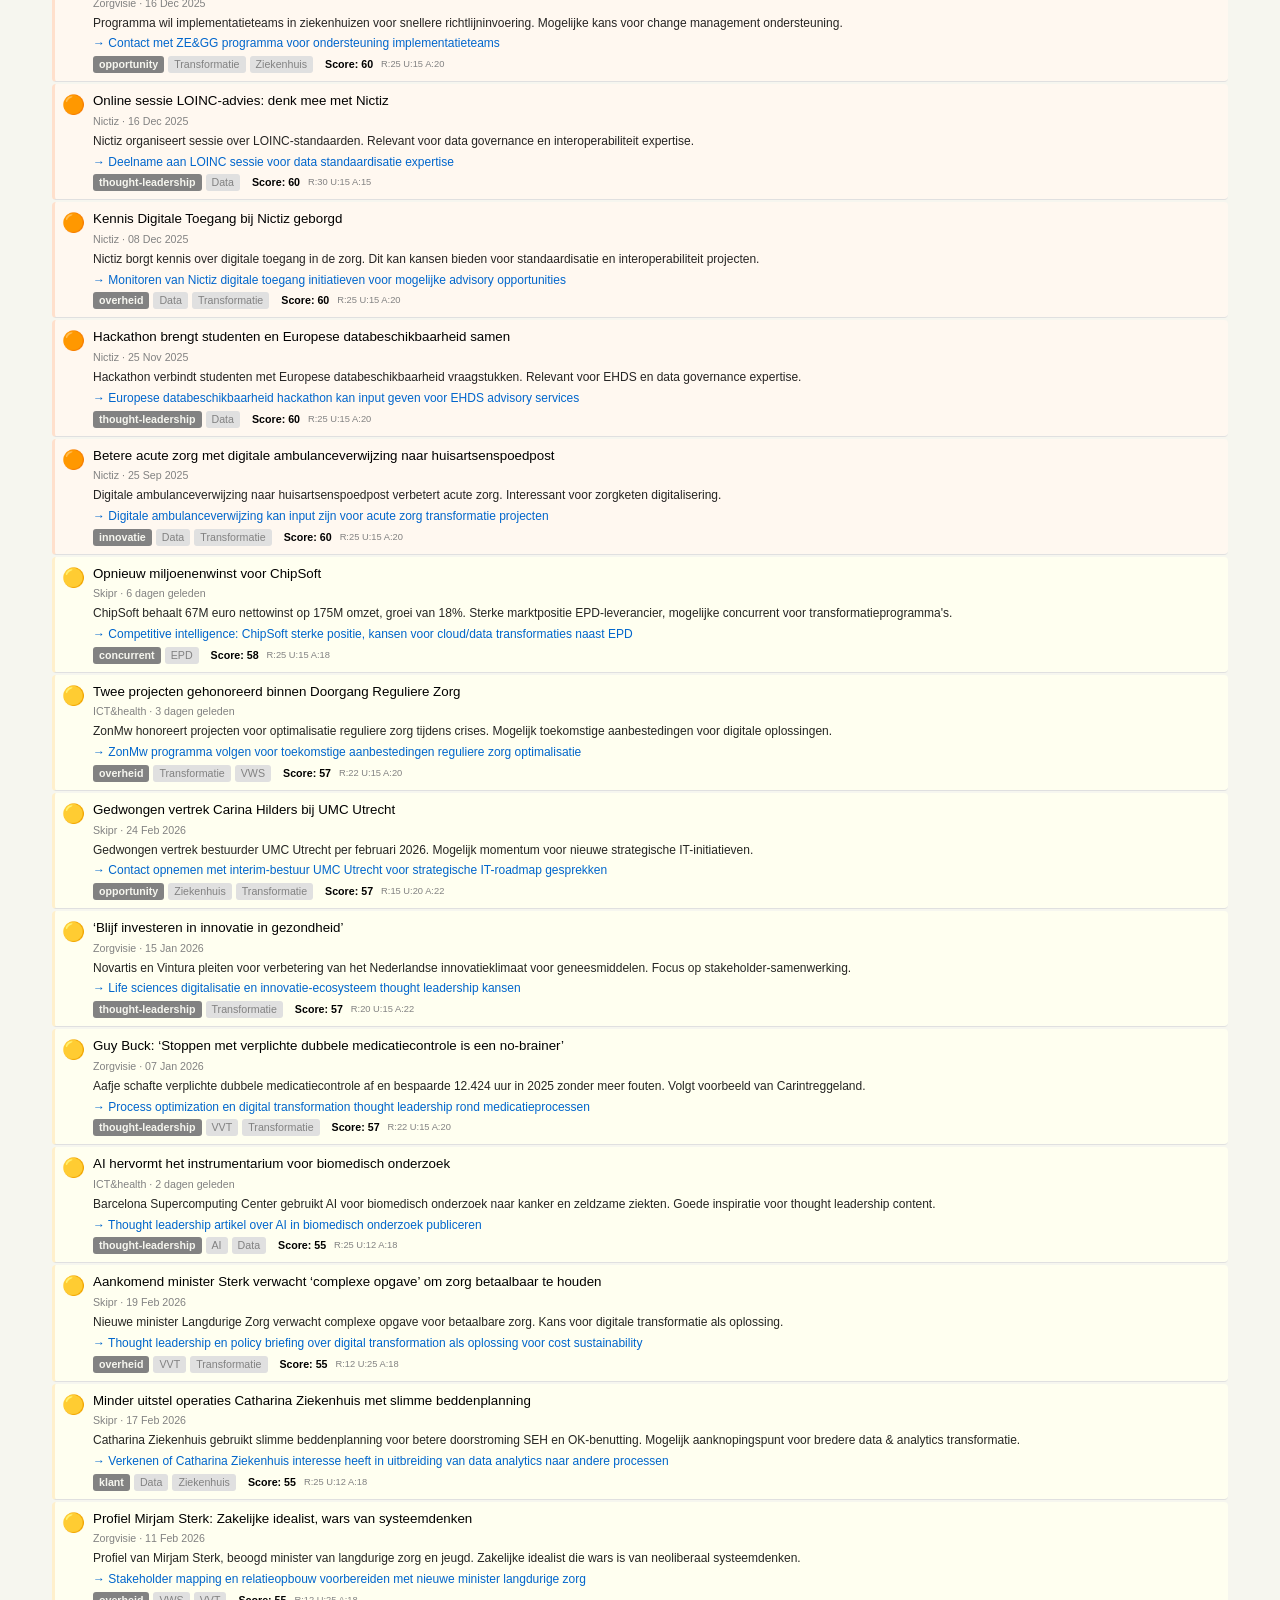
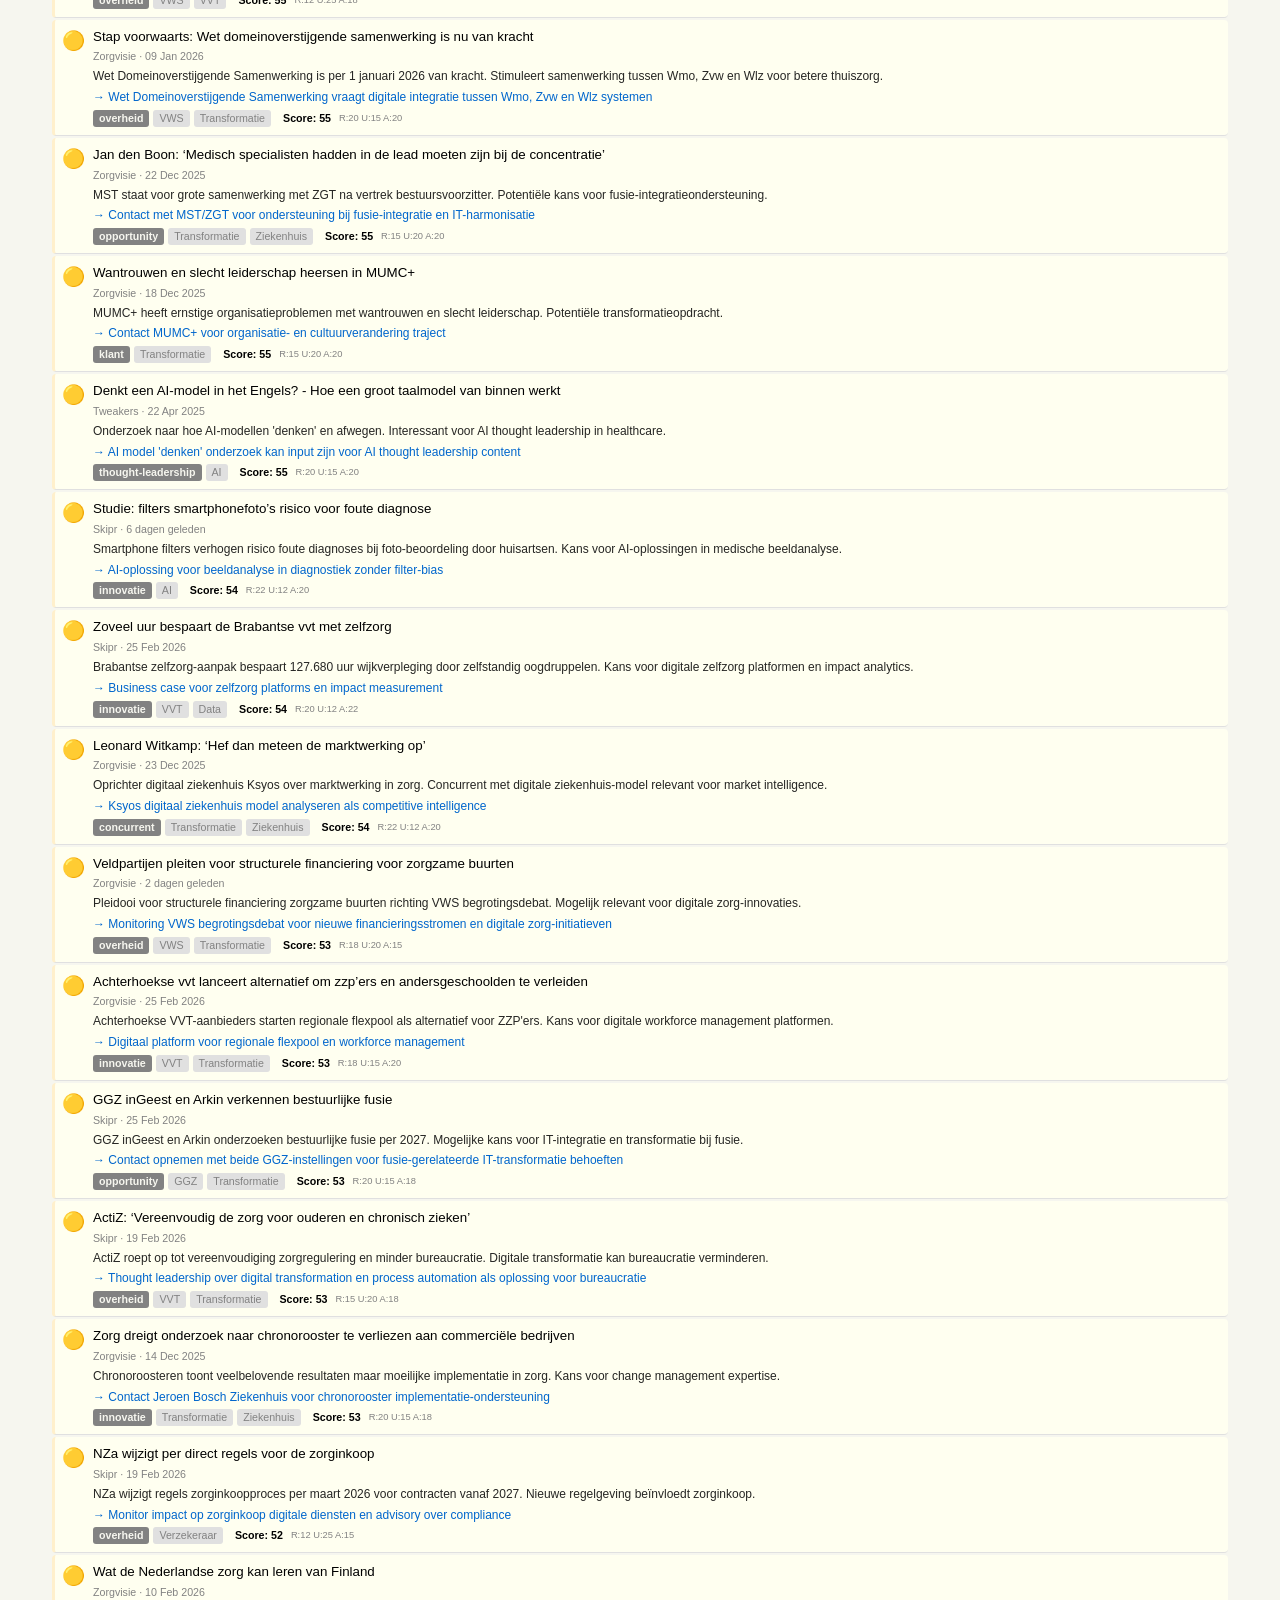
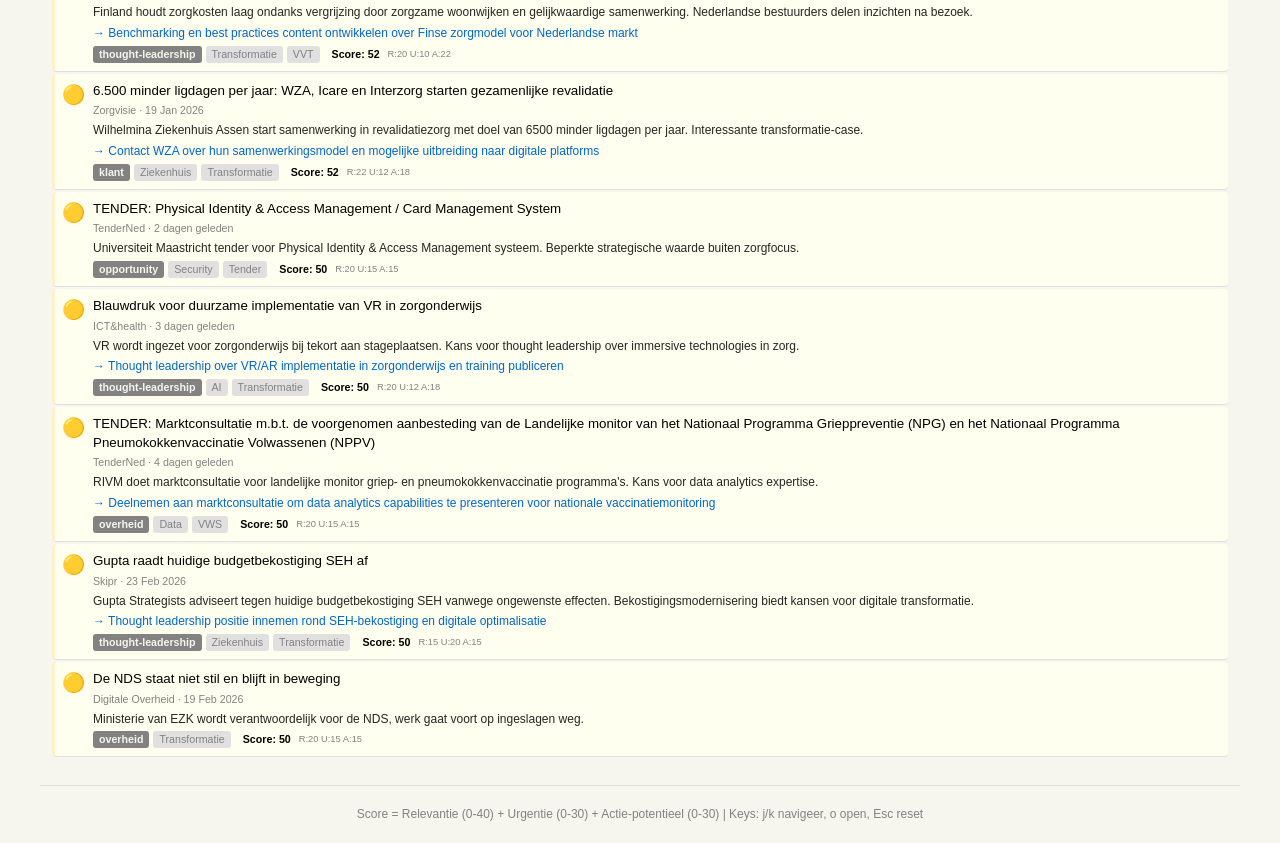
==== commit e39f677d: "Add LinkedIn thought leadership automation - LinkedIn post generator with Claude API integration - S" ====
--- a/docs/prio.html
+++ b/docs/prio.html
@@ -13,10 +13,12 @@
         <nav>
             <a href="index.html">Alles</a>
             <a href="prio.html" class="active">Hoogste Prio</a>
+            <a href="linkedin.html">LinkedIn</a>
+            <a href="admin.html">Admin</a>
             <a href="settings.html">Instellingen</a>
         </nav>
         <div class="updated">
-            Laatst bijgewerkt: 03 Mar 2026 17:17
+            Laatst bijgewerkt: 05 Mar 2026 10:07
         </div>
         <button id="theme-toggle" class="theme-toggle" onclick="toggleDarkMode()" title="Toggle dark mode">🌙</button>
         <button class="theme-toggle" onclick="siteLogout()" title="Uitloggen">🚪</button>
@@ -49,7 +51,7 @@
             <div class="content">
                 <a href="https://www.tenderned.nl/aankondigingen/overzicht/414123" target="_blank" class="title">TENDER: EA Managed SOC-dienstverlening UMC’s</a>
                 <div class="meta">
-                    TenderNed · 16 uur geleden
+                    TenderNed · 2 dagen geleden
                 </div>
                 <div class="summary">UMC's besteden gezamenlijk managed SOC-diensten aan via UMCNL. Grote strategische cybersecurity opportunity.</div>
                 <div class="action-hint">→ Directe deelname aan UMC managed SOC tender via UMCNL</div>
@@ -124,7 +126,7 @@
             <div class="content">
                 <a href="https://www.skipr.nl/nieuws/ziekenhuizen-mst-en-zgt-willen-een-digitaal-ziekenhuis-voor-twente/" target="_blank" class="title">Ziekenhuizen MST en ZGT willen één digitaal ziekenhuis voor Twente</a>
                 <div class="meta">
-                    Skipr · 1 dagen geleden
+                    Skipr · 2 dagen geleden
                 </div>
                 <div class="summary">MST en ZGT willen samen één digitaal ziekenhuis oprichten voor Twente. Dit biedt grote kansen voor strategische digitale transformatie partnerships.</div>
                 <div class="action-hint">→ Direct contact opnemen met MST en ZGT bestuurders voor digitaal ziekenhuis transformatie gesprek</div>
@@ -154,7 +156,7 @@
             <div class="content">
                 <a href="https://www.zorgvisie.nl/ai-vraagt-nu-om-bestuurlijke-keuzes-uitstel-is-geen-optie/" target="_blank" class="title">AI vraagt nú om bestuurlijke keuzes, uitstel is geen optie</a>
                 <div class="meta">
-                    Zorgvisie · 1 dagen geleden
+                    Zorgvisie · 3 dagen geleden
                 </div>
                 <div class="summary">AAG ontwikkelde bestuurlijke handreiking voor verantwoorde AI-implementatie in zorg. Sterke kans voor thought leadership en partnership.</div>
                 <div class="action-hint">→ Contact AAG voor samenwerking AI governance en Accenture AI expertise positioneren</div>
@@ -214,7 +216,7 @@
             <div class="content">
                 <a href="https://www.zorgvisie.nl/z-cert-zorgorganisaties-moeten-digitaal-noodpakket-hebben/" target="_blank" class="title">Z-CERT: Zorgorganisaties moeten digitaal noodpakket hebben</a>
                 <div class="meta">
-                    Zorgvisie · 4 uur geleden
+                    Zorgvisie · 1 dagen geleden
                 </div>
                 <div class="summary">Z-CERT roept zorgorganisaties op tot digitale noodpakketten na 10 succesvolle cyberaanvallen in 2025. Kans voor Accenture om expertise in cybersecurity transformatie te tonen.</div>
                 <div class="action-hint">→ Thought leadership article schrijven over digitale noodpakketten en business continuity in zorg</div>
@@ -304,7 +306,7 @@
             <div class="content">
                 <a href="https://www.digitaleoverheid.nl/nieuws/proef-gpt-nl-van-start-voor-virtuele-assistent-gem/" target="_blank" class="title">Proef GPT-NL van start voor virtuele assistent Gem</a>
                 <div class="meta">
-                    Digitale Overheid · 5 dagen geleden
+                    Digitale Overheid · 6 dagen geleden
                 </div>
                 <div class="summary">ICTU en 27 gemeenten testen GPT-NL voor virtuele assistent Gem. Strategische kans voor AI-implementaties bij overheden en mogelijk zorgorganisaties.</div>
                 <div class="action-hint">→ Positie innemen in GPT-NL ecosysteem voor overheidsdienstverlening</div>
@@ -319,7 +321,7 @@
             <div class="content">
                 <a href="https://www.zorgvisie.nl/de-rso-van-morgen-staat-en-de-rso-van-2031-dient-zich-nu-aan/" target="_blank" class="title">De RSO van morgen staat en de RSO van 2031 dient zich nu aan</a>
                 <div class="meta">
-                    Zorgvisie · 9 uur geleden
+                    Zorgvisie · 2 dagen geleden
                 </div>
                 <div class="summary">Artikel over ontwikkeling Regionale Service Organisaties naar 2031 toont kansen voor digitale samenwerking. Strategische thought leadership kans.</div>
                 <div class="action-hint">→ Thought leadership over toekomst RSO en regionale zorgdata-uitwisseling</div>
@@ -334,7 +336,7 @@
             <div class="content">
                 <a href="https://www.icthealth.nl/nieuws/ai-model-voorspelt-hersenaandoeningen-uit-mri-scans" target="_blank" class="title">AI-model voorspelt hersenaandoeningen uit MRI-scans</a>
                 <div class="meta">
-                    ICT&health · 1 dagen geleden
+                    ICT&health · 2 dagen geleden
                 </div>
                 <div class="summary">Harvard onderzoekers ontwikkelden AI-model dat hersenaandoeningen voorspelt uit MRI-scans. Sterke basis voor thought leadership over predictive AI in zorg.</div>
                 <div class="action-hint">→ Thought leadership over AI-modellen voor medische diagnostiek schrijven en spreken op events</div>
@@ -349,7 +351,7 @@
             <div class="content">
                 <a href="https://www.zorgvisie.nl/investeringsfonds-jaagt-op-innovaties-gehandicaptenzorg/" target="_blank" class="title">Investeringsfonds jaagt op innovaties gehandicaptenzorg</a>
                 <div class="meta">
-                    Zorgvisie · 4 dagen geleden
+                    Zorgvisie · 5 dagen geleden
                 </div>
                 <div class="summary">Nieuw investeringsfonds met miljoenen voor innovatie in gehandicaptenzorg door coalitie van zes grote organisaties en CZ. Grote kans voor digitale transformatie partnerships.</div>
                 <div class="action-hint">→ Contact met coalitie organisaties voor innovatie partnerships en digitale transformatie kansen</div>
@@ -469,7 +471,7 @@
             <div class="content">
                 <a href="https://www.skipr.nl/nieuws/zeker-10-succesvolle-cyberaanvallen-op-nederlandse-zorg-in-2025/" target="_blank" class="title">Zeker 10 succesvolle cyberaanvallen op Nederlandse zorg in 2025</a>
                 <div class="meta">
-                    Skipr · 4 uur geleden
+                    Skipr · 1 dagen geleden
                 </div>
                 <div class="summary">Minstens 10 succesvolle cyberaanvallen op Nederlandse zorg bevestigt urgentie van cybersecurity transformatie. Directe kans voor security consulting.</div>
                 <div class="action-hint">→ Proactief benaderen van zorgorganisaties voor cybersecurity assessment en Zero Trust roadmap</div>
@@ -514,7 +516,7 @@
             <div class="content">
                 <a href="https://www.tenderned.nl/aankondigingen/overzicht/414132" target="_blank" class="title">TENDER: Aanschaf, realisatie en beheer van een nieuw primair processysteem t.b.v. de Raad voor de Kinderbescherming</a>
                 <div class="meta">
-                    TenderNed · 16 uur geleden
+                    TenderNed · 2 dagen geleden
                 </div>
                 <div class="summary">Raad voor Kinderbescherming zoekt nieuw primair processysteem via concurrentiegerichte dialoog. Strategische enterprise platform kans.</div>
                 <div class="action-hint">→ Participeren in tender voor primair processysteem Raad Kinderbescherming</div>
@@ -529,7 +531,7 @@
             <div class="content">
                 <a href="https://www.skipr.nl/nieuws/poll-zorg-moet-stoppen-met-chatgpt-na-dubieuze-deal-met-pentagon/" target="_blank" class="title">Poll | De zorg moet stoppen met ChatGPT na dubieuze deal met Pentagon</a>
                 <div class="meta">
-                    Skipr · 19 uur geleden
+                    Skipr · 2 dagen geleden
                 </div>
                 <div class="summary">Discussie over ChatGPT-gebruik in zorg na dubieuze deal met Pentagon. Kans voor thought leadership over AI-governance in healthcare.</div>
                 <div class="action-hint">→ Position paper schrijven over verantwoord AI-gebruik in zorg en governance frameworks</div>
@@ -544,7 +546,7 @@
             <div class="content">
                 <a href="https://www.zorgvisie.nl/geld-over-onverwacht-geluk-voor-twee-transformatieplannen/" target="_blank" class="title">Geld over: onverwacht geluk voor twee transformatieplannen</a>
                 <div class="meta">
-                    Zorgvisie · 5 dagen geleden
+                    Zorgvisie · 6 dagen geleden
                 </div>
                 <div class="summary">Twee transformatieplannen krijgen onverwacht 11 miljoen euro IZA-geld. Directe opportunity voor grote transformatieprogramma's.</div>
                 <div class="action-hint">→ Identificeer welke transformatieplannen extra IZA-geld krijgen en benaderen</div>
@@ -559,7 +561,7 @@
             <div class="content">
                 <a href="https://www.tenderned.nl/aankondigingen/overzicht/413939" target="_blank" class="title">TENDER: Incident Response Abonnementen</a>
                 <div class="meta">
-                    TenderNed · 2 dagen geleden
+                    TenderNed · 4 dagen geleden
                 </div>
                 <div class="summary">Z-CERT zoekt incident response diensten vanwege NIS2 verplichting. Kans voor cybersecurity expertise in zorgveld.</div>
                 <div class="action-hint">→ Beoordelen of Z-CERT healthcare organisaties bedient en positie innemen voor NIS2 compliance diensten</div>
@@ -574,7 +576,7 @@
             <div class="content">
                 <a href="https://www.zorgvisie.nl/privacy-bestendig-gpt-nl-klaar-voor-gebruik-toepasbaarheid-voor-zorg-is-onduidelijk/" target="_blank" class="title">Privacy-bestendig GPT-NL klaar voor gebruik, toepasbaarheid voor zorg is onduidelijk</a>
                 <div class="meta">
-                    Zorgvisie · 4 dagen geleden
+                    Zorgvisie · 5 dagen geleden
                 </div>
                 <div class="summary">TNO's GPT-NL taalmodel is klaar maar toepasbaarheid voor zorg is onduidelijk. Kans voor thought leadership over AI in zorg.</div>
                 <div class="action-hint">→ Contact met TNO over zorg-specifieke use cases voor GPT-NL</div>
@@ -724,7 +726,7 @@
             <div class="content">
                 <a href="https://www.zorgvisie.nl/zo-bouwt-zuid-limburg-een-virtueel-verzorgingshuis-in-de-wijk/" target="_blank" class="title">Zo bouwt Zuid-Limburg een virtueel verzorgingshuis in de wijk</a>
                 <div class="meta">
-                    Zorgvisie · 1 dagen geleden
+                    Zorgvisie · 2 dagen geleden
                 </div>
                 <div class="summary">Zuid-Limburg bouwt virtueel verzorgingshuis dat 40% minder personeel vraagt. Kans voor digitale zorg transformatie ondersteuning.</div>
                 <div class="action-hint">→ Contact Envida voor ondersteuning virtueel verzorgingshuis met data platforms en AI</div>
@@ -739,7 +741,7 @@
             <div class="content">
                 <a href="https://www.tenderned.nl/aankondigingen/overzicht/414102" target="_blank" class="title">TENDER: Meten van patiëntervaringen in de UMC’s</a>
                 <div class="meta">
-                    TenderNed · 1 dagen geleden
+                    TenderNed · 3 dagen geleden
                 </div>
                 <div class="summary">UMCNL doet marktconsultatie voor patiëntervaringsmetingen ter voorbereiding op Europese aanbesteding. Dit biedt kans om expertise in healthcare analytics te tonen.</div>
                 <div class="action-hint">→ Reactie op marktconsultatie om Accenture's expertise in patient experience analytics te positioneren voor komende Europese tender</div>
@@ -799,7 +801,7 @@
             <div class="content">
                 <a href="https://www.skipr.nl/nieuws/universiteitsraad-wil-geen-fusie-mumc-en-universiteit-maastricht/" target="_blank" class="title">Universiteitsraad wil geen fusie MUMC+ en Universiteit Maastricht</a>
                 <div class="meta">
-                    Skipr · 22 uur geleden
+                    Skipr · 2 dagen geleden
                 </div>
                 <div class="summary">MUMC+ fusievoorstel met Universiteit Maastricht afgekeurd door universiteitsraad. Mogelijke kans voor organisatietransformatie advies.</div>
                 <div class="action-hint">→ Contact met MUMC+ bestuur over organisationele transformatie en change management ondersteuning</div>
@@ -814,7 +816,7 @@
             <div class="content">
                 <a href="https://www.zorgvisie.nl/fusie-tussen-mumc-en-universiteit-maastricht/" target="_blank" class="title">Bestuurlijke fusie tussen MUMC+ en Universiteit Maastricht is niet zomaar geregeld</a>
                 <div class="meta">
-                    Zorgvisie · 22 uur geleden
+                    Zorgvisie · 2 dagen geleden
                 </div>
                 <div class="summary">MUMC+ fusievoorstel met Universiteit Maastricht afgekeurd door universiteitsraad. Mogelijke kans voor organisatietransformatie advies.</div>
                 <div class="action-hint">→ Contact met MUMC+ bestuur over organisationele transformatie en change management ondersteuning</div>
@@ -919,7 +921,7 @@
             <div class="content">
                 <a href="https://www.icthealth.nl/nieuws/ai-en-cameratechnologie-voor-vroegtijdige-detectie-van-complicaties" target="_blank" class="title">AI en cameratechnologie voor vroegtijdige detectie van complicaties</a>
                 <div class="meta">
-                    ICT&health · 5 uur geleden
+                    ICT&health · 1 dagen geleden
                 </div>
                 <div class="summary">Catharina Ziekenhuis implementeert AI-cameratechnologie voor contactloze monitoring hartpatiënten. Kans voor AI-partnerships.</div>
                 <div class="action-hint">→ Contact Catharina Ziekenhuis voor samenwerking in AI-innovatie projecten</div>
@@ -934,7 +936,7 @@
             <div class="content">
                 <a href="https://www.tenderned.nl/aankondigingen/overzicht/413809" target="_blank" class="title">TENDER: EA Inhuur Data- & AI-Professionals</a>
                 <div class="meta">
-                    TenderNed · 3 dagen geleden
+                    TenderNed · 5 dagen geleden
                 </div>
                 <div class="summary">NS zoekt via Europese aanbesteding data- en AI-professionals voor hun DIA afdeling. Grote organisatie met datagedreven ambities, potentiele concurrent opportunity.</div>
                 <div class="action-hint">→ Monitoren van NS data/AI strategie en concurrentie-analyse voor vergelijkbare opdrachten</div>
@@ -949,7 +951,7 @@
             <div class="content">
                 <a href="https://www.zorgvisie.nl/zo-kan-budgetbekostiging-in-de-cruciale-ggz-wel-snel/" target="_blank" class="title">Zo kan budgetbekostiging in de cruciale ggz wel snel</a>
                 <div class="meta">
-                    Zorgvisie · 5 dagen geleden
+                    Zorgvisie · 6 dagen geleden
                 </div>
                 <div class="summary">SiRM pleit voor snelle invoering budgetbekostiging in cruciale GGZ met maximale transparantie. Kans voor thought leadership over data governance en financiële transformatie.</div>
                 <div class="action-hint">→ Thought leadership artikel over budgetbekostiging en transparantie in GGZ</div>
@@ -1114,7 +1116,7 @@
             <div class="content">
                 <a href="https://www.skipr.nl/nieuws/opnieuw-miljoenenwinst-voor-chipsoft/" target="_blank" class="title">Opnieuw miljoenenwinst voor ChipSoft</a>
                 <div class="meta">
-                    Skipr · 5 dagen geleden
+                    Skipr · 6 dagen geleden
                 </div>
                 <div class="summary">ChipSoft behaalt 67M euro nettowinst op 175M omzet, groei van 18%. Sterke marktpositie EPD-leverancier, mogelijke concurrent voor transformatieprogramma's.</div>
                 <div class="action-hint">→ Competitive intelligence: ChipSoft sterke positie, kansen voor cloud/data transformaties naast EPD</div>
@@ -1129,7 +1131,7 @@
             <div class="content">
                 <a href="https://www.icthealth.nl/nieuws/twee-projecten-gehonoreerd-binnen-doorgang-reguliere-zorg" target="_blank" class="title">Twee projecten gehonoreerd binnen Doorgang Reguliere Zorg</a>
                 <div class="meta">
-                    ICT&health · 1 dagen geleden
+                    ICT&health · 3 dagen geleden
                 </div>
                 <div class="summary">ZonMw honoreert projecten voor optimalisatie reguliere zorg tijdens crises. Mogelijk toekomstige aanbestedingen voor digitale oplossingen.</div>
                 <div class="action-hint">→ ZonMw programma volgen voor toekomstige aanbestedingen reguliere zorg optimalisatie</div>
@@ -1189,7 +1191,7 @@
             <div class="content">
                 <a href="https://www.icthealth.nl/nieuws/ai-hervormt-het-instrumentarium-voor-biomedisch-onderzoek" target="_blank" class="title">AI hervormt het instrumentarium voor biomedisch onderzoek</a>
                 <div class="meta">
-                    ICT&health · 1 dagen geleden
+                    ICT&health · 2 dagen geleden
                 </div>
                 <div class="summary">Barcelona Supercomputing Center gebruikt AI voor biomedisch onderzoek naar kanker en zeldzame ziekten. Goede inspiratie voor thought leadership content.</div>
                 <div class="action-hint">→ Thought leadership artikel over AI in biomedisch onderzoek publiceren</div>
@@ -1309,7 +1311,7 @@
             <div class="content">
                 <a href="https://www.skipr.nl/nieuws/studie-filters-smartphonefotos-risico-voor-foute-diagnose/" target="_blank" class="title">Studie: filters smartphonefoto’s risico voor foute diagnose</a>
                 <div class="meta">
-                    Skipr · 5 dagen geleden
+                    Skipr · 6 dagen geleden
                 </div>
                 <div class="summary">Smartphone filters verhogen risico foute diagnoses bij foto-beoordeling door huisartsen. Kans voor AI-oplossingen in medische beeldanalyse.</div>
                 <div class="action-hint">→ AI-oplossing voor beeldanalyse in diagnostiek zonder filter-bias</div>
@@ -1324,7 +1326,7 @@
             <div class="content">
                 <a href="https://www.skipr.nl/nieuws/zoveel-uur-bespaart-de-brabantse-vvt-met-zelfzorg/" target="_blank" class="title">Zoveel uur bespaart de Brabantse vvt met zelfzorg</a>
                 <div class="meta">
-                    Skipr · 6 dagen geleden
+                    Skipr · 25 Feb 2026
                 </div>
                 <div class="summary">Brabantse zelfzorg-aanpak bespaart 127.680 uur wijkverpleging door zelfstandig oogdruppelen. Kans voor digitale zelfzorg platformen en impact analytics.</div>
                 <div class="action-hint">→ Business case voor zelfzorg platforms en impact measurement</div>
@@ -1354,7 +1356,7 @@
             <div class="content">
                 <a href="https://www.zorgvisie.nl/veldpartijen-pleiten-voor-structurele-financiering-voor-zorgzame-buurten/" target="_blank" class="title">Veldpartijen pleiten voor structurele financiering voor zorgzame buurten</a>
                 <div class="meta">
-                    Zorgvisie · 23 uur geleden
+                    Zorgvisie · 2 dagen geleden
                 </div>
                 <div class="summary">Pleidooi voor structurele financiering zorgzame buurten richting VWS begrotingsdebat. Mogelijk relevant voor digitale zorg-innovaties.</div>
                 <div class="action-hint">→ Monitoring VWS begrotingsdebat voor nieuwe financieringsstromen en digitale zorg-initiatieven</div>
@@ -1369,7 +1371,7 @@
             <div class="content">
                 <a href="https://www.zorgvisie.nl/achterhoekse-vvt-lanceert-alternatief-om-zzpers-en-andersgeschoolden-te-verleiden/" target="_blank" class="title">Achterhoekse vvt lanceert alternatief om zzp’ers en andersgeschoolden te verleiden</a>
                 <div class="meta">
-                    Zorgvisie · 6 dagen geleden
+                    Zorgvisie · 25 Feb 2026
                 </div>
                 <div class="summary">Achterhoekse VVT-aanbieders starten regionale flexpool als alternatief voor ZZP'ers. Kans voor digitale workforce management platformen.</div>
                 <div class="action-hint">→ Digitaal platform voor regionale flexpool en workforce management</div>
@@ -1384,7 +1386,7 @@
             <div class="content">
                 <a href="https://www.skipr.nl/nieuws/ggz-ingeest-en-arkin-verkennen-bestuurlijke-fusie/" target="_blank" class="title">GGZ inGeest en Arkin verkennen bestuurlijke fusie</a>
                 <div class="meta">
-                    Skipr · 6 dagen geleden
+                    Skipr · 25 Feb 2026
                 </div>
                 <div class="summary">GGZ inGeest en Arkin onderzoeken bestuurlijke fusie per 2027. Mogelijke kans voor IT-integratie en transformatie bij fusie.</div>
                 <div class="action-hint">→ Contact opnemen met beide GGZ-instellingen voor fusie-gerelateerde IT-transformatie behoeften</div>
@@ -1474,7 +1476,7 @@
             <div class="content">
                 <a href="https://www.tenderned.nl/aankondigingen/overzicht/414122" target="_blank" class="title">TENDER: Physical Identity & Access Management / Card Management System</a>
                 <div class="meta">
-                    TenderNed · 16 uur geleden
+                    TenderNed · 2 dagen geleden
                 </div>
                 <div class="summary">Universiteit Maastricht tender voor Physical Identity & Access Management systeem. Beperkte strategische waarde buiten zorgfocus.</div>
                 
@@ -1489,7 +1491,7 @@
             <div class="content">
                 <a href="https://www.icthealth.nl/nieuws/blauwdruk-voor-duurzame-implementatie-van-vr-in-zorgonderwijs" target="_blank" class="title">Blauwdruk voor duurzame implementatie van VR in zorgonderwijs</a>
                 <div class="meta">
-                    ICT&health · 1 dagen geleden
+                    ICT&health · 3 dagen geleden
                 </div>
                 <div class="summary">VR wordt ingezet voor zorgonderwijs bij tekort aan stageplaatsen. Kans voor thought leadership over immersive technologies in zorg.</div>
                 <div class="action-hint">→ Thought leadership over VR/AR implementatie in zorgonderwijs en training publiceren</div>
@@ -1504,7 +1506,7 @@
             <div class="content">
                 <a href="https://www.tenderned.nl/aankondigingen/overzicht/414013" target="_blank" class="title">TENDER: Marktconsultatie m.b.t. de voorgenomen aanbesteding van de Landelijke monitor van het Nationaal Programma Grieppreventie (NPG) en het Nationaal Programma Pneumokokkenvaccinatie Volwassenen (NPPV)</a>
                 <div class="meta">
-                    TenderNed · 2 dagen geleden
+                    TenderNed · 4 dagen geleden
                 </div>
                 <div class="summary">RIVM doet marktconsultatie voor landelijke monitor griep- en pneumokokkenvaccinatie programma's. Kans voor data analytics expertise.</div>
                 <div class="action-hint">→ Deelnemen aan marktconsultatie om data analytics capabilities te presenteren voor nationale vaccinatiemonitoring</div>
